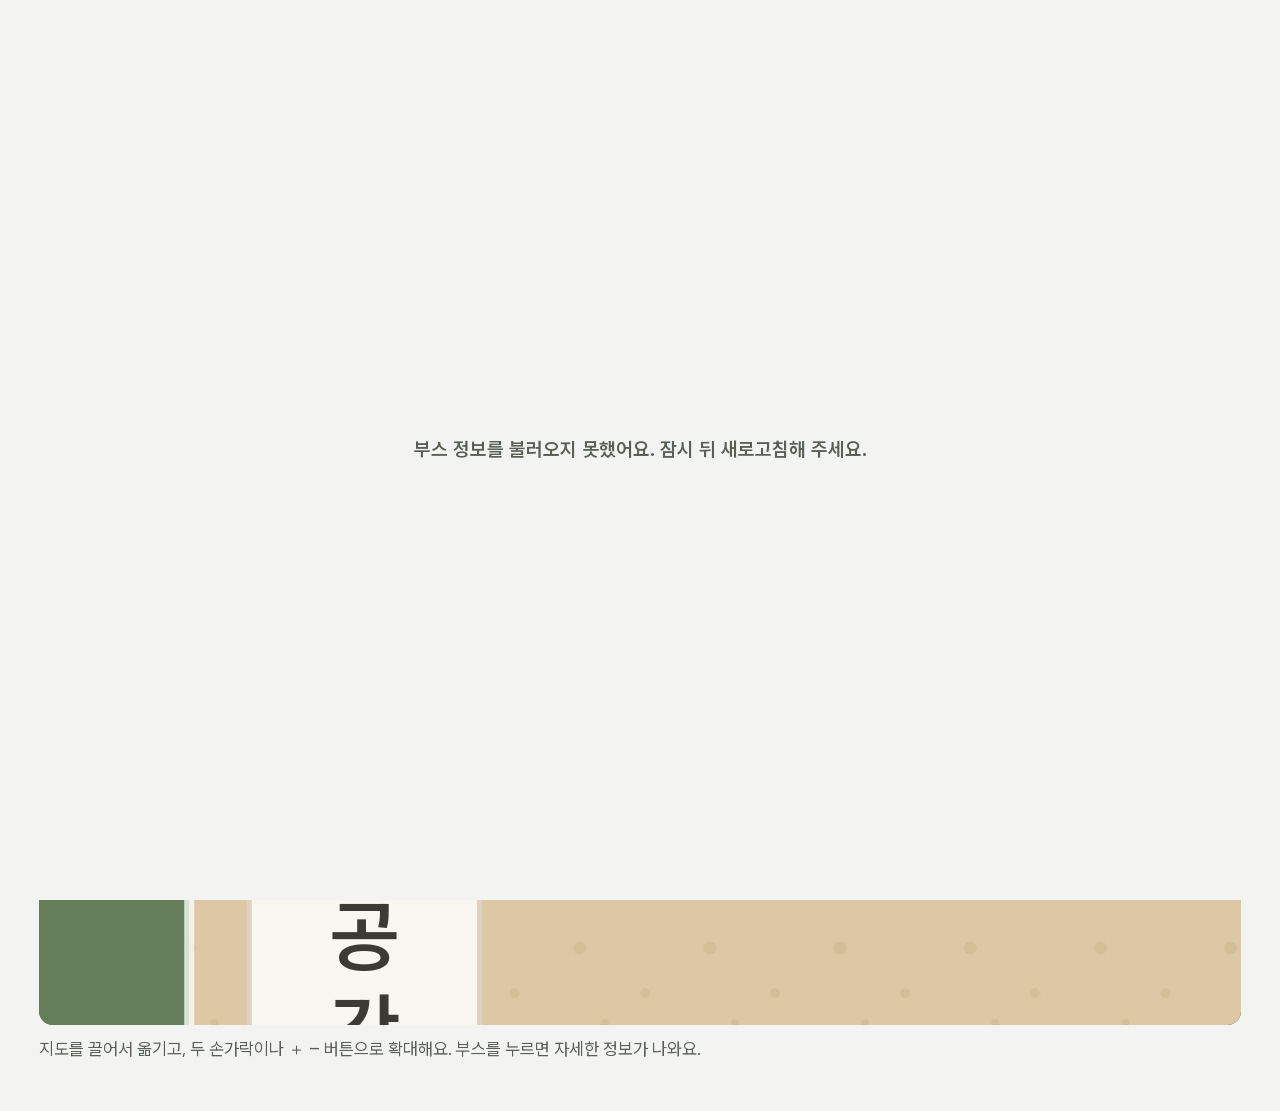
==== frontend/index.html @ 88b2bcd6 "feat: integrate frontend" ====
<!DOCTYPE html>
<html lang="ko">
<head>
  <meta charset="UTF-8" />
  <meta name="viewport" content="width=device-width, initial-scale=1.0, viewport-fit=cover" />
  <meta name="theme-color" content="#f3f4f1" media="(prefers-color-scheme: light)" />
  <meta name="theme-color" content="#161815" media="(prefers-color-scheme: dark)" />
  <title>마라톤 부스 안내</title>
  <link rel="stylesheet" href="fonts/wanted-sans/WantedSansVariable.css" />
  <script>
    // 보기 설정을 그리기 전에 먼저 적용 (깜빡임 방지)
    (function () {
      var d = document.documentElement, s = {};
      try { s = JSON.parse(localStorage.getItem('view-settings') || '{}'); } catch (e) {}
      d.dataset.size = s.size || 'md';
      d.dataset.contrast = s.contrast ? 'high' : 'normal';
      d.dataset.theme = s.theme || 'auto';
      var reduce = s.motion !== undefined ? s.motion : matchMedia('(prefers-reduced-motion: reduce)').matches;
      d.dataset.motion = reduce ? 'reduce' : 'normal';
    })();
  </script>
  <style>
    * { margin: 0; padding: 0; box-sizing: border-box; }

    :root {
      --page: #f3f4f1;
      --paper: #ffffff;
      --ink: #22251f;
      --ink-2: #5a5f55;
      --grass: #4e6a45;
      --line: #dfe1da;
      --hole: #e3e5df;
      --focus: #1d4ed8;
      --soft: #f1f2ee;
      --soft-2: #e4e6e0;
      --press: #f6f7f4;
      --role-bg: #e8ede4;
      --header-bg: rgba(243,244,241,0.92);
      --switch-off: #c9ccc4;
      --overlay: rgba(20,24,18,0.38);
      --here: #e5322d;
      color-scheme: light;
      --gutter: 1rem;
      --safe-bottom: env(safe-area-inset-bottom, 0px);
      --scale: 1;
    }
    /* 글자 크기: 화면 폭 따라 자동 + 기기 글자 설정 + 보기 설정 배율 */
    html {
      font-size: calc(clamp(1rem, 0.88rem + 0.75vw, 1.2rem) * var(--scale));
      -webkit-text-size-adjust: 100%;
      text-size-adjust: 100%;
    }
    html[data-size="lg"] { --scale: 1.15; }
    html[data-size="xl"] { --scale: 1.32; }

    /* 다크 모드: 직접 고른 경우 + '자동'이면 기기 설정 따라감 */
    html[data-theme="dark"] {
      --page: #161815;
      --paper: #1f221d;
      --ink: #e8eae4;
      --ink-2: #a8ada2;
      --grass: #a9c99a;
      --line: #343830;
      --hole: #2c3029;
      --focus: #8fb0ff;
      --soft: #2a2d27;
      --soft-2: #363a32;
      --press: #262922;
      --role-bg: #2c3a28;
      --header-bg: rgba(22,24,21,0.9);
      --switch-off: #4a4f45;
      --overlay: rgba(0,0,0,0.55);
      --here: #ff4d47;
      color-scheme: dark;
    }
    @media (prefers-color-scheme: dark) {
      html[data-theme="auto"] {
        --page: #161815;
        --paper: #1f221d;
        --ink: #e8eae4;
        --ink-2: #a8ada2;
        --grass: #a9c99a;
        --line: #343830;
        --hole: #2c3029;
        --focus: #8fb0ff;
        --soft: #2a2d27;
        --soft-2: #363a32;
        --press: #262922;
        --role-bg: #2c3a28;
        --header-bg: rgba(22,24,21,0.9);
        --switch-off: #4a4f45;
          --overlay: rgba(0,0,0,0.55);
        --here: #ff4d47;
          color-scheme: dark;
      }
    }

    html[data-contrast="high"] {
      --ink-2: #22251f;
      --line: #22251f;
      --hole: #9aa293;
      --page: #ffffff;
      --grass: #2f4a29;
    }
    html[data-contrast="high"][data-theme="dark"] {
      --grass: #cfe8c2;
      --ink-2: #ffffff;
      --ink: #ffffff;
      --line: #ffffff;
      --page: #000000;
      --paper: #111111;
    }
    @media (prefers-color-scheme: dark) {
      html[data-contrast="high"][data-theme="auto"] {
        --grass: #cfe8c2;
        --ink-2: #ffffff;
        --ink: #ffffff;
        --line: #ffffff;
        --page: #000000;
        --paper: #111111;
        }
    }

    html[data-motion="reduce"] *,
    html[data-motion="reduce"] *::before,
    html[data-motion="reduce"] *::after {
      transition-duration: 0.01ms !important;
      animation: none !important;
      scroll-behavior: auto !important;
    }

    body {
      font-family: 'Wanted Sans Variable', 'Wanted Sans', -apple-system, BlinkMacSystemFont, 'Apple SD Gothic Neo', 'Noto Sans KR', 'Malgun Gothic', sans-serif;
      font-feature-settings: 'tnum';
      -webkit-font-smoothing: antialiased;
      background: var(--page);
      color: var(--ink);
      line-height: 1.5;
      min-height: 100dvh;
      -webkit-tap-highlight-color: transparent;
    }

    button { font: inherit; color: inherit; background: none; border: none; cursor: pointer; }

    :focus-visible {
      outline: 3px solid var(--focus);
      outline-offset: 2px;
      border-radius: 4px;
    }

    .sr-only {
      position: absolute !important;
      width: 1px; height: 1px;
      overflow: hidden;
      clip: rect(0 0 0 0);
      white-space: nowrap;
    }

    .skip {
      position: absolute;
      left: 0.75rem;
      top: -100px;
      z-index: 1000;
      background: var(--paper);
      color: var(--ink);
      padding: 0.6rem 1rem;
      border: 2px solid var(--ink);
      border-radius: 6px;
      font-weight: 700;
    }
    .skip:focus { top: 0.75rem; }

    .container {
      width: 100%;
      max-width: 1240px;
      margin: 0 auto;
      padding: 0 var(--gutter);
    }

    /* ── 헤더: 잔디색 띠 ── */
    .header {
      position: sticky;
      top: 0;
      z-index: 50;
      background: var(--header-bg);
      backdrop-filter: blur(10px);
      -webkit-backdrop-filter: blur(10px);
      border-bottom: 1px solid var(--line);
    }
    .header .container {
      display: flex;
      align-items: center;
      justify-content: space-between;
      gap: 0.75rem;
      min-height: 3.4rem;
    }
    .header h1 {
      font-size: 1.1rem;
      font-weight: 750;
      letter-spacing: -0.02em;
    }
    .settings-btn {
      display: inline-flex;
      align-items: center;
      gap: 0.35rem;
      min-height: 2.75rem;
      padding: 0 0.85rem;
      border: 1px solid var(--line);
      background: var(--paper);
      border-radius: 99px;
      font-size: 0.875rem;
      font-weight: 650;
      color: var(--ink);
    }
    .settings-btn .glyph { font-size: 1.05rem; font-weight: 800; }
    .settings-btn[aria-expanded="true"] { background: var(--ink); color: var(--paper); border-color: var(--ink); }

    /* ── 보기 설정 ── */
    .settings {
      background: var(--paper);
      border-bottom: 1px solid var(--line);
    }
    .settings .container { padding-top: 1rem; padding-bottom: 1.1rem; }
    .settings-row { display: flex; flex-wrap: wrap; align-items: center; gap: 0.6rem 1rem; margin-bottom: 0.85rem; }
    .settings-row:last-child { margin-bottom: 0; }
    .settings-label { font-size: 0.95rem; font-weight: 700; min-width: 6.5rem; }
    .segmented { display: inline-flex; border: 1px solid var(--line); border-radius: 10px; overflow: hidden; background: var(--paper); }
    .segmented button {
      min-height: 2.75rem;
      padding: 0 0.9rem;
      font-weight: 650;
      border-left: 1px solid var(--line);
    }
    .segmented button:first-child { border-left: none; }
    .segmented button[aria-pressed="true"] { background: var(--ink); color: var(--paper); }
    #sizeButtons button:nth-child(1) { font-size: 0.9rem; }
    #sizeButtons button:nth-child(2) { font-size: 1.02rem; }
    #sizeButtons button:nth-child(3) { font-size: 1.15rem; }
    #themeButtons button { font-size: 0.95rem; }

    .switch {
      display: inline-flex;
      align-items: center;
      gap: 0.6rem;
      min-height: 2.75rem;
      font-weight: 650;
    }
    .switch .track {
      width: 3rem;
      height: 1.7rem;
      border-radius: 99px;
      background: var(--switch-off);
      position: relative;
      transition: background 0.2s ease;
      flex-shrink: 0;
    }
    .switch .track::after {
      content: '';
      position: absolute;
      top: 0.2rem;
      left: 0.2rem;
      width: 1.3rem;
      height: 1.3rem;
      border-radius: 50%;
      background: #fff;
      transition: transform 0.2s ease;
    }
    .switch[aria-checked="true"] .track { background: var(--grass); }
    .switch[aria-checked="true"] .track::after { transform: translateX(1.3rem); }

    /* ── 지도 ── */
    .map-section { padding-top: 1rem; }

    .map-wrap {
      position: relative;
      border-radius: 14px;
      overflow: hidden;
      background: #5f7a55;
      height: clamp(260px, 40vh, 400px);
    }
    @media (min-width: 760px) {
      .map-wrap { height: auto; aspect-ratio: 1400 / 880; }
    }

    .map-svg {
      display: block;
      width: 100%;
      height: 100%;
      touch-action: none;
      user-select: none;
      -webkit-user-select: none;
      cursor: grab;
    }
    .map-svg:focus-visible { outline: 4px solid #1d4ed8; outline-offset: -4px; }
    .map-svg.dragging { cursor: grabbing; }

    .zone { cursor: pointer; outline: none; transition: opacity 0.2s ease; }
    .zone-bg { stroke: rgba(0,0,0,0.12); stroke-width: 1; }
    .zone:focus-visible .zone-bg { stroke: #1d4ed8; stroke-width: 4; }
    .zone.active .zone-bg { stroke: #22251f; stroke-width: 3; }
    svg.has-active .zone:not(.active) { opacity: 0.4; }
    html[data-contrast="high"] .zone-bg { stroke: #22251f; stroke-width: 2; }
    html[data-contrast="high"] svg.has-active .zone:not(.active) { opacity: 0.55; }

    /* 지도 버튼: 글자 배율과 상관없이 44px (커지면 부스를 가림) */
    .map-controls {
      position: absolute;
      right: 10px;
      top: 10px;    /* 아래쪽엔 화장실·트랙 표시가 있어서 위로 */
      display: flex;
      gap: 6px;
    }
    .map-btn {
      width: 44px;
      height: 44px;
      border-radius: 10px;
      background: rgba(255,255,255,0.96);
      box-shadow: 0 1px 3px rgba(0,0,0,0.25);
      color: #22251f;
      font-size: 21px;
      font-weight: 500;
      line-height: 1;
      display: flex;
      align-items: center;
      justify-content: center;
    }
    .map-btn.text { width: 52px; font-size: 14px; font-weight: 700; }
    .map-btn:active { background: #e4e6e0; }

    /* 지금 여기 */
    .here-bar {
      display: flex;
      align-items: center;
      gap: 0.55rem;
      margin-top: 0.6rem;
      padding: 0.5rem 0.5rem 0.5rem 0.85rem;
      background: var(--paper);
      border: 1px solid var(--line);
      border-radius: 10px;
      font-weight: 650;
    }
    .here-bar #hereText { flex: 1; min-width: 0; }
    .here-bar button {
      min-height: 2.5rem;
      padding: 0 0.85rem;
      border-radius: 8px;
      background: var(--soft);
      font-size: 0.9rem;
      font-weight: 650;
      white-space: nowrap;
    }
    .here-dot {
      width: 0.75rem;
      height: 0.75rem;
      border-radius: 50%;
      background: var(--here);
      flex-shrink: 0;
    }
    .here-pulse {
      transform-box: fill-box;
      transform-origin: center;
      animation: here-pulse 1.4s ease-out infinite;
    }
    @keyframes here-pulse {
      0% { transform: scale(0.6); opacity: 0.75; }
      100% { transform: scale(2.6); opacity: 0; }
    }

    /* 손가락 힌트 */
    .map-hint {
      position: absolute;
      left: 50%;
      bottom: 16%;
      transform: translateX(-50%);
      display: flex;
      align-items: center;
      gap: 10px;
      padding: 10px 18px 10px 14px;
      border-radius: 999px;
      background: rgba(24, 26, 22, 0.74);
      color: #ffffff;
      font-size: 15px;
      font-weight: 650;
      white-space: nowrap;
      pointer-events: none;      /* 힌트 위를 눌러도 지도가 움직이게 */
      transition: opacity 0.35s ease;
    }
    .map-hint.gone { opacity: 0; }
    .hint-hand {
      position: relative;
      width: 30px;
      height: 30px;
      animation: hint-swipe 1.8s ease-in-out infinite;
    }
    .hint-hand svg { position: relative; display: block; }
    /* 손끝 깜빡임 */
    .hint-tap {
      position: absolute;
      left: 4px;
      top: -4px;
      width: 16px;
      height: 16px;
      border-radius: 50%;
      background: rgba(255, 255, 255, 0.9);
      animation: hint-tap 1.8s ease-out infinite;
    }
    @keyframes hint-swipe {
      0%, 100% { transform: translateX(-10px) rotate(-6deg); }
      50% { transform: translateX(12px) rotate(6deg); }
    }
    @keyframes hint-tap {
      0%, 45% { transform: scale(0.4); opacity: 0.9; }
      90%, 100% { transform: scale(1.9); opacity: 0; }
    }

    .map-caption {
      font-size: 0.9rem;
      color: var(--ink-2);
      margin-top: 0.6rem;
    }
    .map-missing {
      background: var(--paper);
      height: 100%;
      display: flex;
      align-items: center;
      justify-content: center;
      padding: 2rem;
      text-align: center;
      color: var(--ink-2);
    }

    /* ── 섹션 ── */
    .section { padding-top: 2rem; }
    .section h2 {
      font-size: 1.2rem;
      font-weight: 750;
      letter-spacing: -0.02em;
      margin-bottom: 0.85rem;
    }

    /* ── 배번표 카드 ── */
    .booth-grid {
      display: grid;
      grid-template-columns: 1fr;
      gap: 0.75rem;
      list-style: none;
    }
    @media (min-width: 640px) { .booth-grid { grid-template-columns: repeat(2, 1fr); } }
    @media (min-width: 980px) { .booth-grid { grid-template-columns: repeat(3, 1fr); } }

    .bib {
      --c: #ccc;
      position: relative;
      display: grid;
      grid-template-columns: 3.4rem 1fr;
      align-items: center;
      gap: 0.75rem;
      width: 100%;
      min-height: 5.2rem;
      padding: 1.05rem 1.1rem 0.85rem 0.9rem;
      text-align: left;
      border: 1px solid var(--line);
      border-top: 0.3rem solid var(--c);
      border-radius: 10px;
      /* 배번표 옷핀 구멍 네 개 */
      background:
        radial-gradient(circle at 0.7rem 0.6rem, var(--hole) 0.16rem, transparent 0.2rem),
        radial-gradient(circle at calc(100% - 0.7rem) 0.6rem, var(--hole) 0.16rem, transparent 0.2rem),
        radial-gradient(circle at 0.7rem calc(100% - 0.6rem), var(--hole) 0.16rem, transparent 0.2rem),
        radial-gradient(circle at calc(100% - 0.7rem) calc(100% - 0.6rem), var(--hole) 0.16rem, transparent 0.2rem),
        var(--paper);
    }
    .bib:active { background-color: var(--press); }
    .bib-no {
      font-size: 2.1rem;
      font-weight: 750;
      line-height: 1;
      letter-spacing: -0.04em;
      text-align: center;
      color: var(--ink-2);
    }
    .bib-name { display: block; font-size: 1.08rem; font-weight: 700; letter-spacing: -0.01em; }
    .bib-sub {
      display: -webkit-box;
      -webkit-line-clamp: 2;
      -webkit-box-orient: vertical;
      overflow: hidden;
      font-size: 0.9rem;
      color: var(--ink-2);
      margin-top: 0.15rem;
    }
    html[data-contrast="high"] .bib { border-width: 2px; border-color: var(--ink); }
    html[data-contrast="high"] .bib-no { color: var(--ink); }

    /* ── 안내 상자 (화장실 등) ── */
    .notice {
      display: flex;
      gap: 0.75rem;
      padding: 0.75rem 0.9rem;
      background: var(--paper);
      border: 1px solid var(--line);
      border-radius: 10px;
    }
    .notice-icon { font-size: 1.3rem; line-height: 1.4; flex-shrink: 0; }
    .notice-list { list-style: none; font-size: 0.95rem; line-height: 1.55; }
    .notice-list li + li { margin-top: 0.3rem; color: var(--ink-2); }
    .notice-list strong { color: var(--ink); font-weight: 700; }
    html[data-contrast="high"] .notice { border-color: var(--ink); }
    html[data-contrast="high"] .notice-list li + li { color: var(--ink); }

    /* ── 문의/긴급상황 (맨 위) ── */
    .contact { padding-top: 1rem; }
    .contact h2 { font-size: 1rem; font-weight: 750; margin-bottom: 0.5rem; }
    .staff-list {
      list-style: none;
      display: grid;
      grid-template-columns: 1fr;
      gap: 0.4rem;
    }
    @media (min-width: 640px) { .staff-list { grid-template-columns: repeat(2, 1fr); } }
    @media (min-width: 980px) { .staff-list { grid-template-columns: repeat(3, 1fr); } }
    .staff-row {
      display: flex;
      flex-wrap: wrap;
      align-items: center;
      gap: 0.4rem 0.75rem;
      min-height: 3rem;
      padding: 0.55rem 0.8rem;
      background: var(--paper);
      border: 1px solid var(--line);
      border-radius: 10px;
      text-decoration: none;
      color: var(--ink);
    }
    a.staff-row:active { background: var(--press); }
    .staff-role {
      font-size: 0.8rem;
      font-weight: 650;
      color: var(--grass);
      background: var(--role-bg);
      padding: 0.15rem 0.55rem;
      border-radius: 4px;
      white-space: nowrap;
    }
    .staff-name { font-size: 1rem; font-weight: 650; }
    html[data-contrast="high"] .staff-role {
      background: transparent;
      color: var(--ink);
      box-shadow: inset 0 0 0 1.5px var(--ink);
    }
    .staff-phone { margin-left: auto; font-size: 0.95rem; color: var(--ink-2); white-space: nowrap; font-weight: 600; }

    .page-end { height: calc(2.5rem + var(--safe-bottom)); }

    /* ── 상세 시트 ── */
    .overlay {
      position: fixed;
      inset: 0;
      background: var(--overlay);
      z-index: 200;
      opacity: 0;
      pointer-events: none;
      transition: opacity 0.25s ease;
    }
    .overlay.show { opacity: 1; pointer-events: auto; }

    .sheet {
      --c: #ccc;
      position: fixed;
      left: 0;
      right: 0;
      bottom: 0;
      z-index: 300;
      max-height: 88dvh;
      display: flex;
      flex-direction: column;
      background: var(--paper);
      border-top: 0.3rem solid var(--c);
      border-radius: 16px 16px 0 0;
      box-shadow: 0 -8px 30px rgba(0,0,0,0.18);
      transform: translateY(105%);
      visibility: hidden;
      transition: transform 0.3s cubic-bezier(0.22, 1, 0.36, 1), visibility 0s linear 0.3s;
    }
    .sheet.show {
      transform: translateY(0);
      visibility: visible;
      transition: transform 0.3s cubic-bezier(0.22, 1, 0.36, 1), visibility 0s;
    }
    .sheet.dragging { transition: none; }
    @media (min-width: 760px) {
      .sheet { left: 50%; right: auto; width: 34rem; max-width: calc(100% - 2rem); transform: translate(-50%, 105%); }
      .sheet.show { transform: translate(-50%, 0); }
    }

    .sheet-grab {
      flex-shrink: 0;
      touch-action: none;
      padding: 0.55rem 0.9rem 0.8rem 1.1rem;
      cursor: grab;
    }
    .sheet-handle {
      width: 2.6rem;
      height: 0.3rem;
      border-radius: 3px;
      background: var(--soft-2);
      margin: 0 auto 0.75rem;
    }
    .sheet-head { display: flex; align-items: center; gap: 0.85rem; }
    .sheet-no {
      font-size: 2.4rem;
      font-weight: 750;
      line-height: 1;
      letter-spacing: -0.04em;
      color: var(--ink-2);
      min-width: 2.6rem;
      text-align: center;
    }
    .sheet-title { flex: 1; min-width: 0; }
    .sheet-title h2 { font-size: 1.3rem; font-weight: 750; letter-spacing: -0.02em; line-height: 1.25; }
    .sheet-title p { font-size: 0.9rem; color: var(--ink-2); margin-top: 0.1rem; }

    .icon-btn {
      width: 2.75rem;
      height: 2.75rem;
      border-radius: 50%;
      background: var(--soft);
      display: flex;
      align-items: center;
      justify-content: center;
      font-size: 1rem;
      font-weight: 600;
      flex-shrink: 0;
    }
    .icon-btn:active { background: var(--soft-2); }

    .sheet-body {
      overflow-y: auto;
      overscroll-behavior: contain;
      -webkit-overflow-scrolling: touch;
      padding: 0.25rem 1.1rem calc(1.4rem + var(--safe-bottom));
    }
    .sheet-section { margin-bottom: 1.25rem; }
    .sheet-section h3 { font-size: 0.875rem; font-weight: 650; color: var(--ink-2); margin-bottom: 0.3rem; }
    .sheet-section p { font-size: 1.02rem; line-height: 1.65; white-space: pre-line; }

    .mini-map {
      border-radius: 10px;
      overflow: hidden;
      aspect-ratio: 12 / 5;
      background: #5f7a55;
    }
    .mini-map svg { display: block; width: 100%; height: 100%; pointer-events: none; }

    .links { list-style: none; }
    .info-row {
      display: flex;
      align-items: center;
      gap: 0.75rem;
      min-height: 3.2rem;
      padding: 0.6rem 0.85rem;
      border: 1px solid var(--line);
      border-radius: 10px;
      margin-bottom: 0.5rem;
      text-decoration: none;
      color: var(--ink);
      font-weight: 600;
    }
    .info-row:active { background: var(--press); }
    .info-row .icon { font-size: 1.15rem; width: 1.6rem; text-align: center; flex-shrink: 0; }
    .info-row .ext { margin-left: auto; font-size: 0.8rem; color: var(--ink-2); font-weight: 600; }

    .sheet-nav { display: flex; gap: 0.5rem; margin-top: 0.25rem; }
    .sheet-nav button {
      flex: 1;
      min-height: 3rem;
      border-radius: 10px;
      background: var(--soft);
      font-weight: 650;
      font-size: 0.95rem;
    }
    .sheet-nav button:active { background: var(--soft-2); }
    .sheet-nav button:disabled { opacity: 0.35; cursor: default; }

    /* ── 로딩 ── */
    .loading {
      position: fixed;
      inset: 0;
      display: flex;
      align-items: center;
      justify-content: center;
      background: var(--page);
      z-index: 999;
      transition: opacity 0.3s ease;
      color: var(--ink-2);
      font-weight: 600;
    }
    .loading.hide { opacity: 0; pointer-events: none; }

    [hidden] { display: none !important; }

    /* ═══ 이스터에그: 구성주의 포스터 (제목 4초 안에 10번 탭 / ?egg=marx) ═══ */
    html[data-egg="marx"] {
      --page: #efe3c8;
      --paper: #f7eedb;
      --ink: #1a1414;
      --ink-2: #3d2f2a;
      --grass: #b3121f;
      --line: #1a1414;
      --hole: #c9b48f;
      --soft: #e6d6b4;
      --soft-2: #d9c59c;
      --press: #eadbbb;
      --role-bg: #b3121f;
      --header-bg: #b3121f;
      --switch-off: #a8957a;
      --focus: #1a1414;
      --egg-red: #b3121f;
      color-scheme: light;
    }
    /* 이스터에그 + 고대비: 다크 고대비 색이 섞이지 않게 포스터 안에서 대비만 올림 */
    html[data-egg="marx"][data-contrast="high"] {
      --page: #f7eedb;
      --paper: #ffffff;
      --ink: #000000;
      --ink-2: #000000;
      --line: #000000;
      --grass: #b3121f;
      --hole: #9a8466;
    }
    html[data-egg="marx"] body {
      background:
        repeating-linear-gradient(-35deg, transparent 0 46px, rgba(179,18,31,0.08) 46px 92px),
        var(--page);
    }
    html[data-egg="marx"] .header { backdrop-filter: none; border-bottom: 4px solid var(--ink); }
    html[data-egg="marx"] .header h1 { color: #f7eedb; font-weight: 900; letter-spacing: -0.03em; }
    html[data-egg="marx"] .header h1::before { content: '☭ '; color: #f2c230; }
    html[data-egg="marx"] .settings-btn { background: transparent; color: #f7eedb; border: 2px solid #f7eedb; }

    .egg-banner {
      margin: 1rem 0 0;
      padding: 0.7rem 1rem;
      background: var(--ink);
      color: #f7eedb;
      font-size: 1.15rem;
      font-weight: 900;
      letter-spacing: -0.02em;
      text-align: center;
      transform: rotate(-2.2deg);
      box-shadow: 8px 8px 0 var(--egg-red, #b3121f);
    }
    .egg-banner span::before, .egg-banner span::after { content: ' ★ '; color: #f2c230; }
    .egg-banner { margin-bottom: 1.1rem; min-height: 5.6rem; display: flex; align-items: center; justify-content: center; }
    /* 넓은 화면은 띠가 길어서 기울기 줄임 (끝이 처져서 아래 제목을 가리지 않게) */
    @media (min-width: 1000px) { .egg-banner { transform: rotate(-0.9deg); margin-bottom: 1.3rem; min-height: 3.4rem; } }
    #eggSlogan { transition: opacity 0.3s ease; }
    #eggSlogan.swap { opacity: 0; }
    .egg-links { display: flex; justify-content: center; margin-bottom: 0.4rem; }
    .egg-link {
      display: inline-flex;
      align-items: center;
      min-height: 2.75rem;
      padding: 0 1.1rem;
      background: #b3121f;
      color: #f7eedb;
      font-weight: 800;
      text-decoration: none;
      border: 2px solid #1a1414;
      box-shadow: 4px 4px 0 #1a1414;
    }
    .egg-link:active { transform: translate(2px, 2px); box-shadow: 2px 2px 0 #1a1414; }

    /* 북한 선전 포스터풍 글씨 (Black Han Sans, 켤 때만 불러옴) */
    html[data-egg="marx"] .header h1,
    html[data-egg="marx"] .egg-banner,
    html[data-egg="marx"] .egg-link,
    html[data-egg="marx"] .section h2,
    html[data-egg="marx"] .bib-no,
    html[data-egg="marx"] .bib-name,
    html[data-egg="marx"] .sheet-title h2,
    html[data-egg="marx"] .sheet-no,
    html[data-egg="marx"] .egg-toast,
    html[data-egg="marx"] .zone text {
      font-family: 'Black Han Sans', 'Wanted Sans Variable', sans-serif;
      font-weight: 400;
      letter-spacing: -0.01em;
    }
    html[data-egg="marx"] .egg-banner { font-size: clamp(1.05rem, 4.6vw, 1.3rem); }
    html[data-egg="marx"] .bib-no::after { content: '호'; font-size: 0.45em; margin-left: 1px; }

    /* 지도 구석 '인민 광장' 도장 */
    html[data-egg="marx"] .map-wrap::after {
      content: '인민 광장';
      position: absolute;
      left: 12px;
      bottom: 14px;
      padding: 4px 10px;
      border: 3px solid #b3121f;
      color: #b3121f;
      background: rgba(247, 238, 219, 0.82);
      font-family: 'Black Han Sans', sans-serif;
      font-size: 18px;
      transform: rotate(-8deg);
      pointer-events: none;
    }

    html[data-egg="marx"] .section h2,
    html[data-egg="marx"] .contact h2 {
      border-left: 0.45rem solid var(--ink);
      padding-left: 0.5rem;
    }
    html[data-egg="marx"] .section h2 { color: var(--egg-red); }
    /* 문의/긴급상황·화장실 제목은 실용 정보라 원래 폰트·검은 글씨 그대로 */
    html[data-egg="marx"] .contact h2 { color: var(--ink); font-weight: 800; }
    html[data-egg="marx"] .bib {
      --c: var(--egg-red) !important;
      border: 2px solid var(--ink);
      border-top: 0.55rem solid var(--egg-red);
      border-radius: 0;
      box-shadow: 5px 5px 0 var(--ink);
    }
    html[data-egg="marx"] .bib-no { color: var(--egg-red); font-weight: 900; }
    html[data-egg="marx"] .staff-row,
    html[data-egg="marx"] .notice,
    html[data-egg="marx"] .here-bar { border: 2px solid var(--ink); border-radius: 0; }
    html[data-egg="marx"] .staff-role { background: var(--egg-red); color: #f7eedb; box-shadow: none; border-radius: 0; }
    html[data-egg="marx"] .map-wrap { border: 3px solid var(--ink); border-radius: 0; box-shadow: 8px 8px 0 var(--egg-red); }
    html[data-egg="marx"] .map-svg { filter: sepia(0.45) saturate(1.25) contrast(1.05); }
    html[data-egg="marx"] .zone-bg { fill: #b3121f; stroke: #1a1414; stroke-width: 2; }
    html[data-egg="marx"] .zone:nth-child(even) .zone-bg { fill: #1a1414; }
    html[data-egg="marx"] .zone text { fill: #f7eedb; }
    html[data-egg="marx"] .map-hint { background: var(--egg-red); border-radius: 0; }
    html[data-egg="marx"] .sheet { border-top-color: var(--egg-red) !important; border-radius: 0; }
    html[data-egg="marx"] .sheet-no { color: var(--egg-red); font-weight: 900; }

    .egg-toast {
      position: fixed;
      left: 50%;
      bottom: calc(1.5rem + var(--safe-bottom));
      transform: translate(-50%, 20px);
      z-index: 500;
      padding: 0.7rem 1.1rem;
      background: #1a1414;
      color: #f7eedb;
      font-weight: 750;
      font-size: 0.95rem;
      white-space: nowrap;
      opacity: 0;
      pointer-events: none;
      transition: opacity 0.25s ease, transform 0.25s ease;
    }
    .egg-toast.show { opacity: 1; transform: translate(-50%, 0); }
  </style>
</head>
<body>
  <a class="skip" href="#booths">부스 목록으로 바로가기</a>
  <div class="egg-toast" id="eggToast" role="status" aria-live="polite"></div>
  <div class="loading" id="loading" role="status">부스 정보를 불러오는 중이에요</div>

  <header class="header" id="header">
    <div class="container">
      <h1 id="siteTitle">마라톤 부스 안내</h1>
      <button class="settings-btn" id="settingsBtn" aria-expanded="false" aria-controls="settings">
        <span class="glyph" aria-hidden="true">가</span> 보기 설정
      </button>
    </div>
  </header>

  <!-- 보기 설정 (접근성) -->
  <section class="settings" id="settings" aria-labelledby="settingsTitle" hidden>
    <div class="container">
      <h2 class="sr-only" id="settingsTitle">보기 설정</h2>
      <div class="settings-row" role="group" aria-labelledby="sizeLabel">
        <span class="settings-label" id="sizeLabel">글자 크기</span>
        <div class="segmented" id="sizeButtons">
          <button data-size="md" aria-pressed="false">보통</button>
          <button data-size="lg" aria-pressed="false">크게</button>
          <button data-size="xl" aria-pressed="false">아주 크게</button>
        </div>
      </div>
      <div class="settings-row" role="group" aria-labelledby="themeLabel">
        <span class="settings-label" id="themeLabel">화면</span>
        <div class="segmented" id="themeButtons">
          <button data-theme="auto" aria-pressed="false">자동</button>
          <button data-theme="light" aria-pressed="false">라이트</button>
          <button data-theme="dark" aria-pressed="false">다크</button>
        </div>
      </div>
      <div class="settings-row">
        <button class="switch" id="contrastSwitch" role="switch" aria-checked="false">
          <span class="track" aria-hidden="true"></span> 고대비
        </button>
        <button class="switch" id="motionSwitch" role="switch" aria-checked="false">
          <span class="track" aria-hidden="true"></span> 움직임 줄이기
        </button>
      </div>
    </div>
  </section>

  <main id="main">
    <!-- 이스터에그 띠 (제목 10번 탭) -->
    <div class="egg-wrap" id="eggBanner" hidden>
      <div class="egg-banner"><span id="eggSlogan">만국의 방문자여, 부스로 단결하라!</span></div>
      <div class="container egg-links">
        <a class="egg-link" href="https://www.marxists.org/korean/marx/communist-manifesto/index.htm" target="_blank" rel="noopener"
           aria-label="공산당 선언 한국어 전문 읽기, 마르크스주의 인터넷 아카이브, 새 창에서 열림">☭ 공산당 선언 읽기</a>
      </div>
    </div>
    <!-- 문의 / 긴급상황 -->
    <section class="contact container" id="staffSection" aria-labelledby="staffTitle" hidden>
      <h2 id="staffTitle">문의/긴급상황</h2>
      <ul class="staff-list" id="staffList"></ul>
    </section>

    <!-- 화장실 -->
    <section class="contact container" aria-labelledby="toiletTitle">
      <h2 id="toiletTitle">화장실</h2>
      <div class="notice">
        <span class="notice-icon" aria-hidden="true">🚻</span>
        <ol class="notice-list">
          <li><strong>무대와 응급 부스 사이</strong>로 나가서 트랙을 건너면 있어요.</li>
          <li>거기가 붐비면 <strong>탈의실 쪽</strong>으로 조금 더 걸어가면 한 곳 더 있어요.</li>
          <li>지도에 파란색으로 표시돼 있어요.</li>
        </ol>
      </div>
    </section>

    <!-- 지도 -->
    <section class="map-section container" aria-labelledby="mapTitle">
      <h2 class="sr-only" id="mapTitle">행사장 배치도</h2>
      <div class="map-wrap" id="mapWrap">
        <div class="map-controls" id="mapControls" hidden>
          <button class="map-btn" id="zoomIn" aria-label="지도 확대">＋</button>
          <button class="map-btn" id="zoomOut" aria-label="지도 축소">－</button>
          <button class="map-btn text" id="zoomAll" aria-label="행사장 전체 보기">전체</button>
        </div>
        <!-- 처음 만지기 전까지 뜨는 손가락 힌트 (장식, 터치는 통과) -->
        <div class="map-hint" id="mapHint" aria-hidden="true" hidden>
          <span class="hint-hand">
            <span class="hint-tap"></span>
            <!-- 손가락 아이콘: Lucide 'pointer' (ISC License) -->
            <svg viewBox="0 0 24 24" width="30" height="30" fill="none" stroke="currentColor" stroke-width="2" stroke-linecap="round" stroke-linejoin="round">
              <path d="M22 14a8 8 0 0 1-8 8"/><path d="M18 11v-1a2 2 0 0 0-2-2a2 2 0 0 0-2 2"/><path d="M14 10V9a2 2 0 0 0-2-2a2 2 0 0 0-2 2v1"/><path d="M10 9.5V4a2 2 0 0 0-2-2a2 2 0 0 0-2 2v10"/><path d="M18 11a2 2 0 1 1 4 0v3a8 8 0 0 1-8 8h-2c-2.8 0-4.5-.86-5.99-2.34l-3.6-3.6a2 2 0 0 1 2.83-2.82L7 15"/>
            </svg>
          </span>
          <span class="hint-text">밀어서 둘러보기</span>
        </div>
      </div>
      <div class="here-bar" id="hereBar" hidden>
        <span class="here-dot" aria-hidden="true"></span>
        <span id="hereText" role="status"></span>
        <button id="hereBtn">내 위치 보기</button>
      </div>
      <p class="map-caption" id="mapCaption">지도를 끌어서 옮기고, 두 손가락이나 ＋ − 버튼으로 확대해요. 부스를 누르면 자세한 정보가 나와요.</p>
      <p class="sr-only" id="mapKeys">키보드로는 지도를 선택한 뒤 화살표 키로 옮기고, 더하기와 빼기 키로 확대·축소할 수 있어요. 부스 정보는 아래 부스 목록에서도 볼 수 있어요.</p>
    </section>

    <!-- 부스 목록 -->
    <section class="section container" id="booths" tabindex="-1" aria-labelledby="boothsTitle" hidden>
      <h2 id="boothsTitle">동아리 부스</h2>
      <ul class="booth-grid" id="boothGrid"></ul>
    </section>

    <div class="page-end"></div>
  </main>

  <!-- 상세 시트 -->
  <div class="overlay" id="overlay" aria-hidden="true"></div>
  <div class="sheet" id="sheet" role="dialog" aria-modal="true" aria-labelledby="sheetName" aria-describedby="sheetActivity">
    <div class="sheet-grab" id="sheetGrab">
      <div class="sheet-handle" aria-hidden="true"></div>
      <div class="sheet-head">
        <div class="sheet-no" id="sheetNo" aria-hidden="true"></div>
        <div class="sheet-title">
          <h2 id="sheetName"></h2>
          <p id="sheetBooth"></p>
        </div>
        <button class="icon-btn" id="sheetClose" aria-label="닫기">✕</button>
      </div>
    </div>

    <div class="sheet-body" id="sheetBody">
      <section class="sheet-section">
        <h3>체험</h3>
        <p id="sheetActivity"></p>
      </section>
      <section class="sheet-section">
        <h3>소개</h3>
        <p id="sheetDescription"></p>
      </section>
      <section class="sheet-section" id="sheetMapSection">
        <h3>위치</h3>
        <div class="mini-map" id="miniMap" role="img"></div>
      </section>
      <section class="sheet-section" id="sheetContactSection">
        <h3>연락처와 SNS</h3>
        <ul class="links" id="sheetLinks"></ul>
      </section>
      <nav class="sheet-nav" aria-label="다른 부스">
        <button id="sheetPrev">이전 부스</button>
        <button id="sheetNext">다음 부스</button>
      </nav>
    </div>
  </div>

  <script>
    const API_BASE = window.location.origin;
    const SVG_NS = 'http://www.w3.org/2000/svg';
    const $ = (id) => document.getElementById(id);
    const root = document.documentElement;

    let booths = [];
    let activeId = null;
    let openedAt = 0;      // 시트 열린 시각 — 열자마자 따라오는 유령 클릭 무시용
    let lastFocus = null;  // 시트 닫으면 포커스 돌려줄 곳

    const reduceMotion = () => root.dataset.motion === 'reduce';

    // ════════════════════════════════════════════
    // 보기 설정 (글자 크기 / 고대비 / 움직임 줄이기)
    // ════════════════════════════════════════════
    function saveSettings() {
      try {
        localStorage.setItem('view-settings', JSON.stringify({
          size: root.dataset.size,
          contrast: root.dataset.contrast === 'high',
          theme: root.dataset.theme,
          motion: root.dataset.motion === 'reduce',
        }));
      } catch (e) {}
    }

    function syncSettingsUI() {
      document.querySelectorAll('#sizeButtons button').forEach(b =>
        b.setAttribute('aria-pressed', String(b.dataset.size === root.dataset.size)));
      document.querySelectorAll('#themeButtons button').forEach(b =>
        b.setAttribute('aria-pressed', String(b.dataset.theme === root.dataset.theme)));
      $('contrastSwitch').setAttribute('aria-checked', String(root.dataset.contrast === 'high'));
      $('motionSwitch').setAttribute('aria-checked', String(reduceMotion()));
    }

    $('settingsBtn').addEventListener('click', () => {
      const open = $('settings').hidden;
      $('settings').hidden = !open;
      $('settingsBtn').setAttribute('aria-expanded', String(open));
      if (open) document.querySelector('#sizeButtons button[aria-pressed="true"]')?.focus();
    });
    document.querySelectorAll('#sizeButtons button').forEach(b => b.addEventListener('click', () => {
      root.dataset.size = b.dataset.size;
      syncSettingsUI(); saveSettings();
      if (map.svg && booths.length) {
        renderZones();
        map.svg.querySelector('.here')?.remove();
        if (here) map.svg.querySelector('#zoneLayer').after(hereMarker());
        markActiveZone(map.svg, activeId);
        requestAnimationFrame(() => setView(map.view.cx, map.view.cy, map.view.w));
      }
    }));
    document.querySelectorAll('#themeButtons button').forEach(b => b.addEventListener('click', () => {
      root.dataset.theme = b.dataset.theme;
      syncSettingsUI(); saveSettings();
    }));
    $('contrastSwitch').addEventListener('click', () => {
      root.dataset.contrast = root.dataset.contrast === 'high' ? 'normal' : 'high';
      syncSettingsUI(); saveSettings();
    });
    $('motionSwitch').addEventListener('click', () => {
      root.dataset.motion = reduceMotion() ? 'normal' : 'reduce';
      syncSettingsUI(); saveSettings();
    });
    syncSettingsUI();

    // ════════════════════════════════════════════
    // 지도 (map.svg 를 문서에 넣고 viewBox 로 확대/이동)
    // ════════════════════════════════════════════
    const map = { svg: null, W: 0, H: 0, view: { cx: 0, cy: 0, w: 0 }, MIN_W: 240 };

    async function loadMap() {
      try {
        const res = await fetch('map.svg');
        if (!res.ok) throw new Error(res.status);
        const doc = new DOMParser().parseFromString(await res.text(), 'image/svg+xml');
        const svg = doc.documentElement;
        const [, , W, H] = (svg.getAttribute('viewBox') || '').split(/\s+/).map(Number);
        if (svg.nodeName !== 'svg' || !W || !H) throw new Error('viewBox 없음');

        svg.removeAttribute('width');
        svg.removeAttribute('height');
        svg.setAttribute('preserveAspectRatio', 'xMidYMid meet');
        svg.classList.add('map-svg');
        // 스크린리더: 그림 자체는 건너뛰고 부스 버튼만 읽게
        [...svg.children].forEach(c => { if (c.nodeName !== 'defs') c.setAttribute('aria-hidden', 'true'); });
        svg.setAttribute('role', 'group');
        svg.setAttribute('aria-label', '행사장 배치도');
        svg.setAttribute('aria-describedby', 'mapKeys');
        svg.setAttribute('tabindex', '0');

        const node = document.importNode(svg, true);
        const zoneLayer = document.createElementNS(SVG_NS, 'g');
        zoneLayer.id = 'zoneLayer';
        node.append(zoneLayer);
        $('mapWrap').prepend(node);

        Object.assign(map, { svg: node, W, H });
        $('mapControls').hidden = false;
        setupGestures();
        new ResizeObserver(() => setView(map.view.cx, map.view.cy, map.view.w)).observe(node);
        return true;
      } catch (err) {
        console.error('배치도 로드 실패:', err);
        $('mapWrap').innerHTML = '<div class="map-missing">배치도를 불러오지 못했어요. 아래 부스 목록에서 찾아보세요.</div>';
        $('mapCaption').hidden = true;
        return false;
      }
    }

    function boxSize() {
      const r = map.svg.getBoundingClientRect();
      return { bw: r.width || 1, bh: r.height || 1, left: r.left, top: r.top };
    }
    function fullW() {
      const { bw, bh } = boxSize();
      return Math.max(map.W, map.H * bw / bh);
    }
    const clamp = (v, lo, hi) => Math.min(hi, Math.max(lo, v));

    function setView(cx, cy, w) {
      if (!map.svg) return;
      const { bw, bh } = boxSize();
      w = clamp(w, map.MIN_W, fullW());
      const h = w * bh / bw;
      cx = w >= map.W ? map.W / 2 : clamp(cx, w / 2, map.W - w / 2);
      cy = h >= map.H ? map.H / 2 : clamp(cy, h / 2, map.H - h / 2);
      map.view = { cx, cy, w };
      map.svg.setAttribute('viewBox', `${cx - w / 2} ${cy - h / 2} ${w} ${h}`);
    }

    let anim = null;
    function animateView(cx, cy, w, ms = 320) {
      cancelAnimationFrame(anim);
      if (reduceMotion()) return setView(cx, cy, w);
      const from = { ...map.view };
      const t0 = performance.now();
      const ease = (t) => 1 - Math.pow(1 - t, 3);
      const step = (now) => {
        const t = Math.min(1, (now - t0) / ms);
        const k = ease(t);
        setView(from.cx + (cx - from.cx) * k, from.cy + (cy - from.cy) * k, from.w + (w - from.w) * k);
        if (t < 1) anim = requestAnimationFrame(step);
      };
      anim = requestAnimationFrame(step);
    }

    function toSvgPoint(clientX, clientY) {
      const { bw, bh, left, top } = boxSize();
      const s = map.view.w / bw;
      return { x: map.view.cx + (clientX - left - bw / 2) * s, y: map.view.cy + (clientY - top - bh / 2) * s };
    }

    // 폰: 첫 칸부터 부스 줄이 읽힐 만한 크기로 / 넓은 화면: 전체
    function initialView() {
      const { bw, bh } = boxSize();
      const zs = booths.filter(b => b.location).map(zoneRect);
      if (bw >= 700 || !zs.length) return setView(map.W / 2, map.H / 2, fullW());
      const x0 = Math.min(...zs.map(z => z.x)), x1 = Math.max(...zs.map(z => z.x + z.w));
      const y0 = Math.min(...zs.map(z => z.y));
      // 글자 크기 설정이 크면 지도도 더 당겨서 보여줌
      const scale = { md: 1, lg: 1.15, xl: 1.32 }[root.dataset.size] || 1;
      // 동아리 이름이 읽힐 만큼 당겨서 — 나머지 칸은 밀어서 보기
      const w = Math.min(x1 - x0 + 40, 340) / scale;
      const h = w * bh / bw;
      setView(x0 - 14 + w / 2, Math.max(y0 - 100, 0) + h / 2, w);
    }

    // ── 손가락 힌트: 지도를 처음 만질 때까지 ──
    function showMapHint() {
      const hint = $('mapHint');
      hint.hidden = false;
      const dismiss = () => {
        hint.classList.add('gone');
        setTimeout(() => { hint.hidden = true; }, reduceMotion() ? 0 : 400);
        ['pointerdown', 'wheel', 'keydown'].forEach(t => map.svg.removeEventListener(t, dismiss));
        document.querySelectorAll('.map-btn, #hereBtn').forEach(b => b.removeEventListener('click', dismiss));
      };
      ['pointerdown', 'wheel', 'keydown'].forEach(t => map.svg.addEventListener(t, dismiss, { passive: true }));
      document.querySelectorAll('.map-btn, #hereBtn').forEach(b => b.addEventListener('click', dismiss));
    }

    // ── 지금 여기 (?locate=번호) ──
    // 지점 목록은 map.svg 안 #locate-points 에 들어있음 (tools/build_map.py 의 LOCATE_POINTS)
    let here = null;
    function readHere() {
      const key = new URLSearchParams(location.search).get('locate');
      if (key === null || !map.svg) return null;
      const pt = map.svg.querySelector(`#locate-points [data-locate="${CSS.escape(key)}"]`);
      if (!pt) return null;
      return { x: +pt.getAttribute('cx'), y: +pt.getAttribute('cy'), name: pt.dataset.name };
    }

    function hereMarker() {
      const g = svgEl('g', { class: 'here', 'aria-hidden': 'true' });
      g.append(
        svgEl('circle', { class: 'here-pulse', cx: here.x, cy: here.y, r: 14, fill: '#e5322d' }),
        svgEl('circle', { cx: here.x, cy: here.y, r: 11, fill: '#ffffff' }),
        svgEl('circle', { cx: here.x, cy: here.y, r: 8, fill: '#e5322d' }),
      );
      const label = svgEl('g', {});
      const k = textScale();
      const tw = 62 * k, th = 24 * k;
      label.append(
        svgEl('rect', { x: here.x - tw / 2, y: here.y - 20 - th, width: tw, height: th, rx: th / 2, fill: '#e5322d' }),
        svgEl('path', { d: `M${here.x - 6} ${here.y - 21} L${here.x} ${here.y - 14} L${here.x + 6} ${here.y - 21} Z`, fill: '#e5322d' }),
      );
      const t = svgEl('text', { x: here.x, y: here.y - 20 - th / 2, 'text-anchor': 'middle', 'dominant-baseline': 'central', 'font-size': (12.5 * k).toFixed(1), 'font-weight': 800, fill: '#ffffff' });
      t.textContent = '지금 여기';
      label.append(t);
      g.append(label);
      return g;
    }

    function renderHere() {
      here = readHere();
      if (!here) return;
      map.svg.querySelector('#zoneLayer').after(hereMarker());
      $('hereText').textContent = `지금 여기: ${here.name}`;
      $('hereBar').hidden = false;
      $('hereBtn').onclick = () => {
        const { bw } = boxSize();
        animateView(here.x, here.y, bw >= 700 ? map.view.w : Math.min(map.view.w, 520));
      };
    }

    // ── 동아리 칸 ──
    function zoneRect(b) {
      const l = b.location;
      const cx = l.x / 100 * map.W, cy = l.y / 100 * map.H;
      if (l.w && l.h) {
        const w = l.w / 100 * map.W, h = l.h / 100 * map.H;
        return { x: cx - w / 2, y: cy - h / 2, w, h, cx, cy };
      }
      return { x: cx - 16, y: cy - 16, w: 32, h: 32, cx, cy, dot: true };
    }

    const SIZE_SCALE = { md: 1, lg: 1.15, xl: 1.32 };
    const textScale = () => SIZE_SCALE[root.dataset.size] || 1;
    const NO_SPACE = 15;   // 칸 왼쪽 위 번호 자리

    // 글자를 k줄로 고르게 나눔. 두 줄이면 남는 글자는 뒷줄로(대학생/기후행동),
    // 세 줄 이상이면 앞줄로(대학생/기후/행동)
    function splitEven(chars, k) {
      const base = Math.floor(chars.length / k), extra = chars.length % k;
      const longer = (n) => k === 2 ? n >= k - extra : n < extra;
      const out = []; let i = 0;
      for (let n = 0; n < k; n++) { const len = base + (longer(n) ? 1 : 0); out.push(chars.slice(i, i + len).join('')); i += len; }
      return out;
    }

    // 칸 하나에 들어갈 글자 크기·줄 나눔. 보기 설정 배율만큼 키우되 칸 안에 들어가는 만큼만
    function layoutLabel(name, r) {
      const chars = [...name], n = chars.length, k0 = textScale();
      // 보통 크기에선 다섯 글자까지 한 줄 유지, 크게 볼 땐 줄을 더 허용
      const maxLines = k0 === 1 ? (n <= 5 ? 1 : 2) : (n <= 3 ? 1 : n <= 5 ? 2 : 3);
      for (let size = 15 * k0; size >= 9; size -= 0.25) {
        for (let k = 1; k <= maxLines; k++) {
          const lines = splitEven(chars, k);
          const widest = Math.max(...lines.map(l => [...l].length));
          if (widest * size <= r.w - 6 && k * size * 1.15 <= r.h - NO_SPACE - 4) return { size, lines };
        }
      }
      return { size: 9, lines: [name] };
    }

    // 칸 색이 진하면 흰 글씨, 연하면 진한 글씨
    function textOn(hex) {
      const m = /^#?([0-9a-f]{6})$/i.exec(hex || '');
      if (!m) return '#22251f';
      const [r, g, b] = [0, 2, 4].map(i => {
        const c = parseInt(m[1].slice(i, i + 2), 16) / 255;
        return c <= 0.03928 ? c / 12.92 : Math.pow((c + 0.055) / 1.055, 2.4);
      });
      const L = 0.2126 * r + 0.7152 * g + 0.0722 * b;
      return (1.05) / (L + 0.05) > (L + 0.05) / (0.0144 + 0.05) ? '#ffffff' : '#22251f';
    }

    function svgEl(tag, attrs) {
      const el = document.createElementNS(SVG_NS, tag);
      for (const k in attrs) el.setAttribute(k, attrs[k]);
      return el;
    }

    function renderZones() {
      const layer = map.svg.querySelector('#zoneLayer');
      layer.replaceChildren();
      const placed = booths.filter(b => b.location);


      for (const b of placed) {
        const r = zoneRect(b);
        const color = b.color || '#cccccc';
        const ink = textOn(color);
        const g = svgEl('g', { class: 'zone', 'data-id': b.id, tabindex: 0, role: 'button', 'aria-label': `${b.no}번 ${b.club_name} 부스` });

        if (r.dot) {
          g.append(svgEl('circle', { class: 'zone-bg', cx: r.cx, cy: r.cy, r: 16, fill: color }));
          const n = svgEl('text', { x: r.cx, y: r.cy, 'text-anchor': 'middle', 'dominant-baseline': 'central', 'font-size': 14, 'font-weight': 800, fill: ink });
          n.textContent = b.no;
          const t = svgEl('text', { x: r.cx, y: r.cy + 30, 'text-anchor': 'middle', 'font-size': (13 * textScale()).toFixed(1), 'font-weight': 700, fill: '#22251f' });
          t.textContent = b.club_name;
          g.append(n, t);
        } else {
          g.append(svgEl('rect', { class: 'zone-bg', x: r.x, y: r.y, width: r.w, height: r.h, rx: 6, fill: color }));
          // 배번 — 왼쪽 위 작게
          const no = svgEl('text', { x: r.x + 6, y: r.y + 12, 'font-size': (10.5 * Math.min(textScale(), 1.2)).toFixed(1), 'font-weight': 700, fill: ink, opacity: 0.7 });
          no.textContent = b.no;
          g.append(no);
          const { size, lines } = layoutLabel(b.club_name, r);
          const lh = size * 1.15;
          const midY = r.y + NO_SPACE / 2 + r.h / 2;   // 번호 자리 빼고 가운데
          lines.forEach((line, i) => {
            const t = svgEl('text', {
              x: r.cx, y: midY - (lines.length - 1) * lh / 2 + i * lh,
              'text-anchor': 'middle', 'dominant-baseline': 'central',
              'font-size': size.toFixed(2), 'font-weight': 700, fill: ink, 'letter-spacing': '-0.03em',
            });
            t.textContent = line;
            g.append(t);
          });
        }
        g.addEventListener('keydown', e => {
          if (e.key === 'Enter' || e.key === ' ') { e.preventDefault(); e.stopPropagation(); openDetail(b.id); }
        });
        g.addEventListener('focus', () => focusBooth(b, true));
        layer.append(g);
      }
    }

    function markActiveZone(svg, id) {
      svg.classList.toggle('has-active', id !== null);
      svg.querySelectorAll('.zone').forEach(z => z.classList.toggle('active', Number(z.dataset.id) === id));
    }

    // ── 제스처 ──
    function setupGestures() {
      const svg = map.svg;
      const pts = new Map();
      let pan = null, pinch = null, tap = null, lastTap = null;
      let trail = [];       // 최근 손가락 위치 (속도 계산용)
      let glide = null;     // 관성 애니메이션

      const stopGlide = () => { cancelAnimationFrame(glide); glide = null; };

      // 손 뗀 순간 속도로 미끄러지다가 서서히 멈춤
      function startGlide() {
        const now = performance.now();
        const recent = trail.filter(p => now - p.t < 90);
        if (reduceMotion() || recent.length < 2) return;
        const a = recent[0], b = recent[recent.length - 1];
        const dt = Math.max(b.t - a.t, 8);
        let vx = (b.x - a.x) / dt, vy = (b.y - a.y) / dt;   // px/ms
        if (Math.hypot(vx, vy) < 0.15) return;
        let last = now;
        const step = (t) => {
          const d = Math.min(t - last, 32); last = t;
          const { bw } = boxSize();
          const s = map.view.w / bw;
          const before = map.view;
          setView(before.cx - vx * d * s, before.cy - vy * d * s, before.w);
          // 끝에 닿은 방향은 멈춤
          if (map.view.cx === before.cx) vx = 0;
          if (map.view.cy === before.cy) vy = 0;
          const k = Math.pow(0.94, d / 16);
          vx *= k; vy *= k;
          glide = Math.hypot(vx, vy) > 0.02 ? requestAnimationFrame(step) : null;
        };
        glide = requestAnimationFrame(step);
      }

      const reanchorPan = () => {
        const [p] = [...pts.values()];
        pan = p ? { sx: p.x, sy: p.y, view: { ...map.view } } : null;
      };

      svg.addEventListener('pointerdown', e => {
        cancelAnimationFrame(anim);
        stopGlide();
        trail = [{ x: e.clientX, y: e.clientY, t: performance.now() }];
        svg.setPointerCapture(e.pointerId);
        pts.set(e.pointerId, { x: e.clientX, y: e.clientY });
        if (pts.size === 1) {
          tap = { x: e.clientX, y: e.clientY, t: performance.now(), zone: e.target.closest('.zone'), moved: false };
          reanchorPan();
        } else if (pts.size === 2) {
          tap = null;
          const [a, b] = [...pts.values()];
          const mid = { x: (a.x + b.x) / 2, y: (a.y + b.y) / 2 };
          pinch = { dist: Math.hypot(a.x - b.x, a.y - b.y) || 1, anchor: toSvgPoint(mid.x, mid.y), w: map.view.w };
          pan = null;
        }
      });

      svg.addEventListener('pointermove', e => {
        if (!pts.has(e.pointerId)) return;
        pts.set(e.pointerId, { x: e.clientX, y: e.clientY });
        const { bw, bh, left, top } = boxSize();
        if (pinch && pts.size >= 2) {
          const [a, b] = [...pts.values()];
          const dist = Math.hypot(a.x - b.x, a.y - b.y) || 1;
          const w = clamp(pinch.w * pinch.dist / dist, map.MIN_W, fullW());
          const mid = { x: (a.x + b.x) / 2 - left, y: (a.y + b.y) / 2 - top };
          const s = w / bw;
          setView(pinch.anchor.x - (mid.x - bw / 2) * s, pinch.anchor.y - (mid.y - bh / 2) * s, w);
          return;
        }
        if (pan) {
          const dx = e.clientX - pan.sx, dy = e.clientY - pan.sy;
          if (tap && Math.hypot(dx, dy) > 6) tap.moved = true;
          if (tap && !tap.moved) return;
          svg.classList.add('dragging');
          trail.push({ x: e.clientX, y: e.clientY, t: performance.now() });
          if (trail.length > 8) trail.shift();
          const s = pan.view.w / bw;
          setView(pan.view.cx - dx * s, pan.view.cy - dy * s, pan.view.w);
        }
      });

      const end = e => {
        if (!pts.has(e.pointerId)) return;
        pts.delete(e.pointerId);
        svg.classList.remove('dragging');
        const wasPinch = !!pinch;
        if (pts.size < 2) pinch = null;
        if (pts.size === 1) { reanchorPan(); trail = []; return; }
        if (pts.size > 0) return;
        // 한 손가락으로 끌다 놓았을 때만 관성 (핀치 끝은 제외)
        if (e.type === 'pointerup' && pan && tap && tap.moved && !wasPinch) startGlide();
        pan = null;
        if (e.type === 'pointerup' && tap && !tap.moved && performance.now() - tap.t < 500) {
          if (tap.zone) {
            openDetail(Number(tap.zone.dataset.id));
            lastTap = null;
          } else {
            const now = performance.now();
            if (lastTap && now - lastTap.t < 320 && Math.hypot(tap.x - lastTap.x, tap.y - lastTap.y) < 30) {
              const p = toSvgPoint(tap.x, tap.y);
              animateView(p.x, p.y, map.view.w / 2);
              lastTap = null;
            } else {
              lastTap = { x: tap.x, y: tap.y, t: now };
            }
          }
        }
        tap = null;
      };
      svg.addEventListener('pointerup', end);
      svg.addEventListener('pointercancel', end);

      // PC 트랙패드 핀치 / Ctrl+휠
      svg.addEventListener('wheel', e => {
        if (!e.ctrlKey && !e.metaKey) return;
        e.preventDefault();
        const p = toSvgPoint(e.clientX, e.clientY);
        const w = clamp(map.view.w * Math.exp(e.deltaY * 0.01), map.MIN_W, fullW());
        const { bw, bh, left, top } = boxSize();
        const s = w / bw;
        setView(p.x - (e.clientX - left - bw / 2) * s, p.y - (e.clientY - top - bh / 2) * s, w);
      }, { passive: false });

      // 키보드: 화살표 이동, +/- 확대
      svg.addEventListener('keydown', e => {
        const { cx, cy, w } = map.view, step = w * 0.15;
        const moves = { ArrowLeft: [-step, 0], ArrowRight: [step, 0], ArrowUp: [0, -step], ArrowDown: [0, step] };
        if (moves[e.key]) { e.preventDefault(); setView(cx + moves[e.key][0], cy + moves[e.key][1], w); }
        else if (e.key === '+' || e.key === '=') { e.preventDefault(); animateView(cx, cy, w / 1.4); }
        else if (e.key === '-' || e.key === '_') { e.preventDefault(); animateView(cx, cy, w * 1.4); }
      });

      $('zoomIn').onclick = () => animateView(map.view.cx, map.view.cy, map.view.w / 1.6);
      $('zoomOut').onclick = () => animateView(map.view.cx, map.view.cy, map.view.w * 1.6);
      $('zoomAll').onclick = () => animateView(map.W / 2, map.H / 2, fullW());
    }

    // 고른 부스가 지도 화면 안에 오게. 넓은 화면은 확대 안 건드림
    function focusBooth(b, onlyIfHidden = false) {
      if (!map.svg || !b.location) return;
      const r = zoneRect(b);
      const { bw, bh } = boxSize();
      const { cx, cy, w } = map.view, h = w * bh / bw;
      const visible = r.x >= cx - w / 2 && r.x + r.w <= cx + w / 2 && r.y >= cy - h / 2 && r.y + r.h <= cy + h / 2;
      if (bw >= 700 || onlyIfHidden) {
        if (!visible) animateView(r.cx, r.cy, w);
        return;
      }
      animateView(r.cx, r.cy, Math.min(w, 520));
    }

    // ════════════════════════════════════════════
    // 배번표 카드 목록
    // ════════════════════════════════════════════
    function renderCards() {
      const grid = $('boothGrid');
      grid.replaceChildren();
      for (const b of booths) {
        const li = document.createElement('li');
        const card = document.createElement('button');
        card.className = 'bib';
        card.style.setProperty('--c', b.color || '#cccccc');
        card.setAttribute('aria-label', `${b.no}번 부스, ${b.club_name}. ${b.activity || ''}`);

        const no = document.createElement('span');
        no.className = 'bib-no';
        no.textContent = b.no;
        no.setAttribute('aria-hidden', 'true');

        const body = document.createElement('span');
        body.setAttribute('aria-hidden', 'true');
        const name = document.createElement('span');
        name.className = 'bib-name';
        name.textContent = b.club_name;
        const sub = document.createElement('span');
        sub.className = 'bib-sub';
        sub.textContent = b.activity || b.booth_name;
        body.append(name, sub);

        card.append(no, body);
        card.addEventListener('click', () => openDetail(b.id));
        li.append(card);
        grid.append(li);
      }
      $('booths').hidden = !booths.length;
    }

    // ════════════════════════════════════════════
    // 상세 시트
    // ════════════════════════════════════════════
    function isSafeUrl(url) {
      if (!url) return false;
      try { return ['http:', 'https:'].includes(new URL(url).protocol); } catch { return false; }
    }

    function makeLinkRow(href, emoji, text, ariaLabel, external) {
      const li = document.createElement('li');
      const a = document.createElement('a');
      a.className = 'info-row';
      a.href = href;
      a.setAttribute('aria-label', ariaLabel);
      if (external) { a.target = '_blank'; a.rel = 'noopener'; }
      const icon = document.createElement('span');
      icon.className = 'icon';
      icon.setAttribute('aria-hidden', 'true');
      icon.textContent = emoji;
      const label = document.createElement('span');
      label.textContent = text;
      a.append(icon, label);
      if (external) {
        const ext = document.createElement('span');
        ext.className = 'ext';
        ext.setAttribute('aria-hidden', 'true');
        ext.textContent = '새 창';
        a.append(ext);
      }
      li.append(a);
      return li;
    }

    function renderMiniMap(b) {
      const box = $('miniMap');
      box.replaceChildren();
      if (!map.svg || !b.location) { $('sheetMapSection').hidden = true; return; }
      $('sheetMapSection').hidden = false;
      box.setAttribute('aria-label', `${b.club_name} 부스 위치: 동아리 부스 줄 왼쪽에서 ${b.no}번째`);
      const clone = map.svg.cloneNode(true);
      clone.removeAttribute('class');
      clone.removeAttribute('tabindex');
      clone.setAttribute('aria-hidden', 'true');
      clone.querySelectorAll('[tabindex]').forEach(n => n.removeAttribute('tabindex'));
      markActiveZone(clone, b.id);
      const r = zoneRect(b);
      const w = 600, h = 250;
      const x = clamp(r.cx - w / 2, 0, map.W - w), y = clamp(r.y - 85, 0, map.H - h);
      clone.setAttribute('viewBox', `${x} ${y} ${w} ${h}`);
      box.append(clone);
    }

    function setBackgroundInert(on) {
      ['header', 'settings', 'main'].forEach(id => { $(id).inert = on; });
    }

    function openDetail(id) {
      const idx = booths.findIndex(b => b.id === id);
      if (idx < 0) return;
      const b = booths[idx];
      const wasOpen = activeId !== null;
      if (!wasOpen) lastFocus = document.activeElement;
      activeId = id;

      $('sheet').style.setProperty('--c', b.color || '#cccccc');
      $('sheetNo').textContent = b.no;
      $('sheetName').textContent = `${b.club_name}`;
      $('sheetBooth').textContent = b.booth_name;
      $('sheetActivity').textContent = b.activity;
      $('sheetDescription').textContent = b.description;

      const links = $('sheetLinks');
      links.replaceChildren();
      if (b.contact) {
        const tel = b.contact.replace(/[^0-9+]/g, '');
        links.append(makeLinkRow(`tel:${tel}`, '📞', b.contact, `전화 걸기 ${b.contact}`, false));
      }
      const sns = b.sns || {};
      for (const [key, emoji, text] of [['instagram', '📷', '인스타그램'], ['youtube', '▶️', '유튜브'], ['website', '🌐', '웹사이트']]) {
        if (isSafeUrl(sns[key])) links.append(makeLinkRow(sns[key], emoji, text, `${b.club_name} ${text}, 새 창에서 열림`, true));
      }
      $('sheetContactSection').hidden = !links.children.length;

      const prev = booths[idx - 1], next = booths[idx + 1];
      $('sheetPrev').disabled = !prev;
      $('sheetNext').disabled = !next;
      $('sheetPrev').setAttribute('aria-label', prev ? `이전 부스: ${prev.club_name}` : '이전 부스 없음');
      $('sheetNext').setAttribute('aria-label', next ? `다음 부스: ${next.club_name}` : '다음 부스 없음');

      renderMiniMap(b);
      if (map.svg) { markActiveZone(map.svg, id); focusBooth(b); }
      $('sheetBody').scrollTop = 0;

      if (!wasOpen) {
        history.pushState({ sheet: true }, '');
        openedAt = performance.now();
        $('overlay').classList.add('show');
        $('sheet').classList.add('show');
        setBackgroundInert(true);
        $('sheetClose').focus({ preventScroll: true });
      }
    }

    function hideSheet() {
      activeId = null;
      $('overlay').classList.remove('show');
      $('sheet').classList.remove('show');
      $('sheet').style.transform = '';
      setBackgroundInert(false);
      if (map.svg) markActiveZone(map.svg, null);
      if (lastFocus && document.contains(lastFocus)) lastFocus.focus({ preventScroll: true });
    }

    function closeDetail() {
      if (activeId === null) return;
      if (history.state && history.state.sheet) history.back();
      else hideSheet();
    }
    window.addEventListener('popstate', () => { if (activeId !== null) hideSheet(); });

    $('overlay').addEventListener('click', () => {
      if (performance.now() - openedAt < 450) return;
      closeDetail();
    });
    $('sheetClose').addEventListener('click', closeDetail);
    document.addEventListener('keydown', e => {
      if (e.key === 'Escape') {
        if (activeId !== null) closeDetail();
        else if (!$('settings').hidden) { $('settingsBtn').click(); $('settingsBtn').focus(); }
      }
      // 시트 안에서 Tab 순환
      if (e.key === 'Tab' && activeId !== null) {
        const f = [...$('sheet').querySelectorAll('button:not([disabled]), a[href]')];
        if (!f.length) return;
        const first = f[0], last = f[f.length - 1];
        if (e.shiftKey && document.activeElement === first) { e.preventDefault(); last.focus(); }
        else if (!e.shiftKey && document.activeElement === last) { e.preventDefault(); first.focus(); }
      }
    });

    const stepBooth = (d) => {
      const idx = booths.findIndex(b => b.id === activeId);
      const next = booths[idx + d];
      if (next) openDetail(next.id);
    };
    $('sheetPrev').addEventListener('click', () => stepBooth(-1));
    $('sheetNext').addEventListener('click', () => stepBooth(1));

    // 손잡이 끌어서 닫기
    (() => {
      const grab = $('sheetGrab'), sheet = $('sheet');
      let drag = null;
      const wide = () => matchMedia('(min-width: 760px)').matches;
      grab.addEventListener('pointerdown', e => {
        if (e.target.closest('button')) return;
        grab.setPointerCapture(e.pointerId);
        drag = { y: e.clientY, t: performance.now(), dy: 0 };
        sheet.classList.add('dragging');
      });
      grab.addEventListener('pointermove', e => {
        if (!drag) return;
        drag.dy = Math.max(0, e.clientY - drag.y);
        sheet.style.transform = wide() ? `translate(-50%, ${drag.dy}px)` : `translateY(${drag.dy}px)`;
      });
      const release = () => {
        if (!drag) return;
        sheet.classList.remove('dragging');
        const v = drag.dy / (performance.now() - drag.t);
        const shouldClose = drag.dy > 100 || (drag.dy > 30 && v > 0.5);
        sheet.style.transform = '';
        drag = null;
        if (shouldClose) closeDetail();
      };
      grab.addEventListener('pointerup', release);
      grab.addEventListener('pointercancel', release);
    })();

    // ════════════════════════════════════════════
    // 운영진 연락처
    // ════════════════════════════════════════════
    async function loadStaff() {
      try {
        const res = await fetch(`${API_BASE}/staff`);
        if (!res.ok) return;
        const staff = await res.json();
        if (!staff.length) return;
        const list = $('staffList');
        for (const person of staff) {
          const li = document.createElement('li');
          const tel = (person.phone || '').replace(/[^0-9+]/g, '');
          const row = document.createElement(tel ? 'a' : 'div');
          row.className = 'staff-row';
          if (tel) {
            row.href = `tel:${tel}`;
            row.setAttribute('aria-label', `${person.role} ${person.name}에게 전화 걸기, ${person.phone}`);
          }
          const role = document.createElement('span');
          role.className = 'staff-role';
          role.textContent = person.role;
          const name = document.createElement('span');
          name.className = 'staff-name';
          name.textContent = person.name;
          row.append(role, name);
          if (person.phone) {
            const phone = document.createElement('span');
            phone.className = 'staff-phone';
            phone.textContent = person.phone;
            row.append(phone);
          }
          li.append(row);
          list.append(li);
        }
        $('staffSection').hidden = false;
      } catch (err) {
        console.error('운영진 연락처 로드 실패:', err);
      }
    }

    // ════════════════════════════════════════════
    // 이스터에그: 제목 5번 빠르게 탭 (또는 ?egg=marx). 새로고침하면 꺼짐
    // ════════════════════════════════════════════
    (() => {
      const TITLE = '마라톤 부스 안내', EGG_TITLE = '인민 부스 안내';
      const TAPS = 10, WINDOW = 4000;   // 회장님 지시: 4초 안에 10번
      const SLOGANS = [
        '만국의 방문자여, 부스로 단결하라!',
        '체험은 능력에 따라, 굿즈는 필요에 따라!',
        '잃을 것은 대기줄뿐, 얻을 것은 굿즈다!',
        '모든 부스의 생산수단을 인민에게!',
        '하나의 유령이 운동장을 배회한다, 동아리라는 유령이!',
      ];
      const boothsTitle = $('boothsTitle').textContent;
      let taps = [], toastTimer, sloganTimer, sloganIdx = 0, fontLoaded = false;

      const toast = (msg) => {
        const t = $('eggToast');
        t.textContent = msg;
        t.classList.add('show');
        clearTimeout(toastTimer);
        toastTimer = setTimeout(() => t.classList.remove('show'), 2800);
      };
      const loadFont = () => {
        if (fontLoaded) return;
        fontLoaded = true;
        const link = document.createElement('link');
        link.rel = 'stylesheet';
        link.href = 'fonts/black-han-sans/black-han-sans.css';
        document.head.append(link);
      };
      const rotateSlogans = (on) => {
        clearInterval(sloganTimer);
        const el = $('eggSlogan');
        sloganIdx = 0;
        el.textContent = SLOGANS[0];
        if (!on || reduceMotion()) return;     // 움직임 줄이기면 첫 표어 고정
        sloganTimer = setInterval(() => {
          el.classList.add('swap');
          setTimeout(() => {
            sloganIdx = (sloganIdx + 1) % SLOGANS.length;
            el.textContent = SLOGANS[sloganIdx];
            el.classList.remove('swap');
          }, 300);
        }, 4500);
      };
      const setEgg = (on, quiet) => {
        if (on) { loadFont(); root.dataset.egg = 'marx'; } else delete root.dataset.egg;
        $('siteTitle').textContent = on ? EGG_TITLE : TITLE;
        $('boothsTitle').textContent = on ? '인민 부스 위원회' : boothsTitle;
        $('eggBanner').hidden = !on;
        document.title = on ? '인민 부스 안내' : '마라톤 부스 안내';
        rotateSlogans(on);
        if (!quiet) toast(on ? '☭ 동무, 혁명에 동참한 것을 환영하오' : '자본주의로 복귀했습니다');
      };
      $('siteTitle').addEventListener('click', () => {
        const now = performance.now();
        taps = taps.filter(t => now - t < WINDOW);
        taps.push(now);
        if (taps.length >= TAPS) { taps = []; setEgg(root.dataset.egg !== 'marx'); }
      });
      if (new URLSearchParams(location.search).get('egg') === 'marx') setEgg(true, true);
    })();

    // ════════════════════════════════════════════
    // 시작
    // ════════════════════════════════════════════
    async function init() {
      loadStaff();
      const [hasMap, res] = await Promise.all([loadMap(), fetch(`${API_BASE}/booths`).catch(() => null)]);
      if (!res || !res.ok) {
        $('loading').textContent = '부스 정보를 불러오지 못했어요. 잠시 뒤 새로고침해 주세요.';
        return;
      }
      booths = await res.json();
      // 지도 왼쪽부터 번호 (배번)
      booths.sort((a, b) => (a.location?.x ?? 999) - (b.location?.x ?? 999));
      booths.forEach((b, i) => { b.no = i + 1; });
      renderCards();
      if (hasMap) {
        renderZones();
        renderHere();
        initialView();
        if (here && boxSize().bw < 700) setView(here.x, here.y, map.view.w);
        showMapHint();
      }
      $('loading').classList.add('hide');
    }
    init();
  </script>
</body>
</html>
---- frontend/fonts/wanted-sans/WantedSansVariable.css ----
/*
Copyright (c) 2024 Wanted Lab, Inc., with Reserved Font Name Wanted Sans Variable.
https://github.com/wanteddev/wanted-sans

This Font Software is licensed under the SIL Open Font License, Version 1.1.
This license is copied below, and is also available with a FAQ at:
http://scripts.sil.org/OFL
*/
/* [0] */
@font-face {
    font-family: "Wanted Sans Variable";
    font-style: normal;
    font-display: swap;
    font-weight: 400 1000;
    src: url("./woff2/WantedSansVariable.split.0.woff2") format("woff2-variations");
    unicode-range: U+d723-d728, U+d72a-d733, U+d735-d748, U+d74a-d74f, U+d752-d753, U+d755-d757, U+d75a-d75f, U+d762-d764, U+d766-d768, U+d76a-d76b, U+d76d-d76f, U+d771-d787, U+d789-d78b, U+d78d-d78f, U+d791-d797, U+d79a, U+d79c, U+d79e-d7a3, U+f900-f909, U+f90b-f92e;
}
/* [1] */
@font-face {
    font-family: "Wanted Sans Variable";
    font-style: normal;
    font-display: swap;
    font-weight: 400 1000;
    src: url("./woff2/WantedSansVariable.split.1.woff2") format("woff2-variations");
    unicode-range: U+d679-d68b, U+d68e-d69e, U+d6a0, U+d6a2-d6a7, U+d6a9-d6c3, U+d6c6-d6c7, U+d6c9-d6cb, U+d6cd-d6d3, U+d6d5-d6d6, U+d6d8-d6e3, U+d6e5-d6e7, U+d6e9-d6fb, U+d6fd-d717, U+d719-d71f, U+d721-d722;
}
/* [2] */
@font-face {
    font-family: "Wanted Sans Variable";
    font-style: normal;
    font-display: swap;
    font-weight: 400 1000;
    src: url("./woff2/WantedSansVariable.split.2.woff2") format("woff2-variations");
    unicode-range: U+d5bc-d5c7, U+d5ca-d5cb, U+d5cd-d5cf, U+d5d1-d5d7, U+d5d9-d5da, U+d5dc, U+d5de-d5e3, U+d5e6-d5e7, U+d5e9-d5eb, U+d5ed-d5f6, U+d5f8, U+d5fa-d5ff, U+d602-d603, U+d605-d607, U+d609-d60f, U+d612-d613, U+d616-d61b, U+d61d-d637, U+d63a-d63b, U+d63d-d63f, U+d641-d647, U+d64a-d64c, U+d64e-d653, U+d656-d657, U+d659-d65b, U+d65d-d666, U+d668, U+d66a-d678;
}
/* [3] */
@font-face {
    font-family: "Wanted Sans Variable";
    font-style: normal;
    font-display: swap;
    font-weight: 400 1000;
    src: url("./woff2/WantedSansVariable.split.3.woff2") format("woff2-variations");
    unicode-range: U+d507, U+d509-d50b, U+d50d-d513, U+d515-d53b, U+d53e-d53f, U+d541-d543, U+d545-d54c, U+d54e, U+d550, U+d552-d557, U+d55a-d55b, U+d55d-d55f, U+d561-d564, U+d566-d567, U+d56a, U+d56c, U+d56e-d573, U+d576-d577, U+d579-d583, U+d585-d586, U+d58a-d5a4, U+d5a6-d5bb;
}
/* [4] */
@font-face {
    font-family: "Wanted Sans Variable";
    font-style: normal;
    font-display: swap;
    font-weight: 400 1000;
    src: url("./woff2/WantedSansVariable.split.4.woff2") format("woff2-variations");
    unicode-range: U+d464-d477, U+d47a-d47b, U+d47d-d47f, U+d481-d487, U+d489-d48a, U+d48c, U+d48e-d4e7, U+d4e9-d503, U+d505-d506;
}
/* [5] */
@font-face {
    font-family: "Wanted Sans Variable";
    font-style: normal;
    font-display: swap;
    font-weight: 400 1000;
    src: url("./woff2/WantedSansVariable.split.5.woff2") format("woff2-variations");
    unicode-range: U+d3bf-d3c7, U+d3ca-d3cf, U+d3d1-d3eb, U+d3ee-d3ef, U+d3f1-d3f3, U+d3f5-d3fb, U+d3fd-d600, U+d402-d45b, U+d45d-d463;
}
/* [6] */
@font-face {
    font-family: "Wanted Sans Variable";
    font-style: normal;
    font-display: swap;
    font-weight: 400 1000;
    src: url("./woff2/WantedSansVariable.split.6.woff2") format("woff2-variations");
    unicode-range: U+d2ff, U+d302-d304, U+d306-d30b, U+d30f, U+d311-d313, U+d315-d31b, U+d31e, U+d322-d324, U+d326-d327, U+d32a-d32b, U+d32d-d32f, U+d331-d337, U+d339-d33c, U+d33e-d37b, U+d37e-d37f, U+d381-d383, U+d385-d38b, U+d38e-d390, U+d392-d397, U+d39a-d39b, U+d39d-d39f, U+d3a1-d3a7, U+d3a9-d3aa, U+d3ac, U+d3ae-d3b3, U+d3b5-d3b7, U+d3b9-d3bb, U+d3bd-d3be;
}
/* [7] */
@font-face {
    font-family: "Wanted Sans Variable";
    font-style: normal;
    font-display: swap;
    font-weight: 400 1000;
    src: url("./woff2/WantedSansVariable.split.7.woff2") format("woff2-variations");
    unicode-range: U+d257-d27f, U+d281-d29b, U+d29d-d29f, U+d2a1-d2ab, U+d2ad-d2b7, U+d2ba-d2bb, U+d2bd-d2bf, U+d2c1-d2c7, U+d2c9-d2ef, U+d2f2-d2f3, U+d2f5-d2f7, U+d2f9-d2fe;
}
/* [8] */
@font-face {
    font-family: "Wanted Sans Variable";
    font-style: normal;
    font-display: swap;
    font-weight: 400 1000;
    src: url("./woff2/WantedSansVariable.split.8.woff2") format("woff2-variations");
    unicode-range: U+d1b4, U+d1b6-d1f3, U+d1f5-d22b, U+d22e-d22f, U+d231-d233, U+d235-d23b, U+d23d-d240, U+d242-d256;
}
/* [9] */
@font-face {
    font-family: "Wanted Sans Variable";
    font-style: normal;
    font-display: swap;
    font-weight: 400 1000;
    src: url("./woff2/WantedSansVariable.split.9.woff2") format("woff2-variations");
    unicode-range: U+d105-d12f, U+d132-d133, U+d135-d137, U+d139-d13f, U+d141-d142, U+d144, U+d146-d14b, U+d14e-d14f, U+d151-d153, U+d155-d15b, U+d15e-d187, U+d189-d19f, U+d1a2-d1a3, U+d1a5-d1a7, U+d1a9-d1af, U+d1b2-d1b3;
}
/* [10] */
@font-face {
    font-family: "Wanted Sans Variable";
    font-style: normal;
    font-display: swap;
    font-weight: 400 1000;
    src: url("./woff2/WantedSansVariable.split.10.woff2") format("woff2-variations");
    unicode-range: U+d04b-d04f, U+d051-d057, U+d059-d06b, U+d06d-d06f, U+d071-d073, U+d075-d07b, U+d07e-d0a3, U+d0a6-d0a7, U+d0a9-d0ab, U+d0ad-d0b3, U+d0b6, U+d0b8, U+d0ba-d0bf, U+d0c2-d0c3, U+d0c5-d0c7, U+d0c9-d0cf, U+d0d2, U+d0d6-d0db, U+d0de-d0df, U+d0e1-d0e3, U+d0e5-d0eb, U+d0ee-d0f0, U+d0f2-d104;
}
/* [11] */
@font-face {
    font-family: "Wanted Sans Variable";
    font-style: normal;
    font-display: swap;
    font-weight: 400 1000;
    src: url("./woff2/WantedSansVariable.split.11.woff2") format("woff2-variations");
    unicode-range: U+cfa2-cfc3, U+cfc5-cfdf, U+cfe2-cfe3, U+cfe5-cfe7, U+cfe9-cff4, U+cff6-cffb, U+cffd-cfff, U+d001-d003, U+d005-d017, U+d019-d033, U+d036-d037, U+d039-d03b, U+d03d-d04a;
}
/* [12] */
@font-face {
    font-family: "Wanted Sans Variable";
    font-style: normal;
    font-display: swap;
    font-weight: 400 1000;
    src: url("./woff2/WantedSansVariable.split.12.woff2") format("woff2-variations");
    unicode-range: U+cef0-cef3, U+cef6, U+cef9-ceff, U+cf01-cf03, U+cf05-cf07, U+cf09-cf0f, U+cf11-cf12, U+cf14-cf1b, U+cf1d-cf1f, U+cf21-cf2f, U+cf31-cf53, U+cf56-cf57, U+cf59-cf5b, U+cf5d-cf63, U+cf66, U+cf68, U+cf6a-cf6f, U+cf71-cf84, U+cf86-cf8b, U+cf8d-cfa1;
}
/* [13] */
@font-face {
    font-family: "Wanted Sans Variable";
    font-style: normal;
    font-display: swap;
    font-weight: 400 1000;
    src: url("./woff2/WantedSansVariable.split.13.woff2") format("woff2-variations");
    unicode-range: U+ce3c-ce57, U+ce5a-ce5b, U+ce5d-ce5f, U+ce61-ce67, U+ce6a, U+ce6c, U+ce6e-ce73, U+ce76-ce77, U+ce79-ce7b, U+ce7d-ce83, U+ce85-ce88, U+ce8a-ce8f, U+ce91-ce93, U+ce95-ce97, U+ce99-ce9f, U+cea2, U+cea4-ceab, U+cead-cee3, U+cee6-cee7, U+cee9-ceeb, U+ceed-ceef;
}
/* [14] */
@font-face {
    font-family: "Wanted Sans Variable";
    font-style: normal;
    font-display: swap;
    font-weight: 400 1000;
    src: url("./woff2/WantedSansVariable.split.14.woff2") format("woff2-variations");
    unicode-range: U+cd92-cd93, U+cd96-cd97, U+cd99-cd9b, U+cd9d-cda3, U+cda6-cda8, U+cdaa-cdaf, U+cdb1-cdc3, U+cdc5-cdcb, U+cdcd-cde7, U+cde9-ce03, U+ce05-ce1f, U+ce22-ce34, U+ce36-ce3b;
}
/* [15] */
@font-face {
    font-family: "Wanted Sans Variable";
    font-style: normal;
    font-display: swap;
    font-weight: 400 1000;
    src: url("./woff2/WantedSansVariable.split.15.woff2") format("woff2-variations");
    unicode-range: U+ccef-cd07, U+cd0a-cd0b, U+cd0d-cd1a, U+cd1c, U+cd1e-cd2b, U+cd2d-cd5b, U+cd5d-cd77, U+cd79-cd91;
}
/* [16] */
@font-face {
    font-family: "Wanted Sans Variable";
    font-style: normal;
    font-display: swap;
    font-weight: 400 1000;
    src: url("./woff2/WantedSansVariable.split.16.woff2") format("woff2-variations");
    unicode-range: U+cc3f-cc43, U+cc46-cc47, U+cc49-cc4b, U+cc4d-cc53, U+cc55-cc58, U+cc5a-cc5f, U+cc61-cc97, U+cc9a-cc9b, U+cc9d-cc9f, U+cca1-cca7, U+ccaa, U+ccac, U+ccae-ccb3, U+ccb6-ccb7, U+ccb9-ccbb, U+ccbd-cccf, U+ccd1-cce3, U+cce5-ccee;
}
/* [17] */
@font-face {
    font-family: "Wanted Sans Variable";
    font-style: normal;
    font-display: swap;
    font-weight: 400 1000;
    src: url("./woff2/WantedSansVariable.split.17.woff2") format("woff2-variations");
    unicode-range: U+cb91-cbd3, U+cbd5-cbe3, U+cbe5-cc0b, U+cc0e-cc0f, U+cc11-cc13, U+cc15-cc1b, U+cc1d-cc20, U+cc23-cc27, U+cc2a-cc2b, U+cc2d, U+cc2f, U+cc31-cc37, U+cc3a, U+cc3c;
}
/* [18] */
@font-face {
    font-family: "Wanted Sans Variable";
    font-style: normal;
    font-display: swap;
    font-weight: 400 1000;
    src: url("./woff2/WantedSansVariable.split.18.woff2") format("woff2-variations");
    unicode-range: U+caf4-cb47, U+cb4a-cb90;
}
/* [19] */
@font-face {
    font-family: "Wanted Sans Variable";
    font-style: normal;
    font-display: swap;
    font-weight: 400 1000;
    src: url("./woff2/WantedSansVariable.split.19.woff2") format("woff2-variations");
    unicode-range: U+ca4a-ca4b, U+ca4e-ca4f, U+ca51-ca53, U+ca55-ca5b, U+ca5d-ca60, U+ca62-ca83, U+ca85-cabb, U+cabe-cabf, U+cac1-cac3, U+cac5-cacb, U+cacd-cad0, U+cad2, U+cad4-cad8, U+cada-caf3;
}
/* [20] */
@font-face {
    font-family: "Wanted Sans Variable";
    font-style: normal;
    font-display: swap;
    font-weight: 400 1000;
    src: url("./woff2/WantedSansVariable.split.20.woff2") format("woff2-variations");
    unicode-range: U+c996-c997, U+c99a-c99c, U+c99e-c9bf, U+c9c2-c9c3, U+c9c5-c9c7, U+c9c9-c9cf, U+c9d2, U+c9d4, U+c9d7-c9d8, U+c9db, U+c9de-c9df, U+c9e1-c9e3, U+c9e5-c9e6, U+c9e8-c9eb, U+c9ee-c9f0, U+c9f2-c9f7, U+c9f9-ca0b, U+ca0d-ca28, U+ca2a-ca49;
}
/* [21] */
@font-face {
    font-family: "Wanted Sans Variable";
    font-style: normal;
    font-display: swap;
    font-weight: 400 1000;
    src: url("./woff2/WantedSansVariable.split.21.woff2") format("woff2-variations");
    unicode-range: U+c8e9-c8f4, U+c8f6-c8fb, U+c8fe-c8ff, U+c901-c903, U+c905-c90b, U+c90e-c910, U+c912-c917, U+c919-c92b, U+c92d-c94f, U+c951-c953, U+c955-c96b, U+c96d-c973, U+c975-c987, U+c98a-c98b, U+c98d-c98f, U+c991-c995;
}
/* [22] */
@font-face {
    font-family: "Wanted Sans Variable";
    font-style: normal;
    font-display: swap;
    font-weight: 400 1000;
    src: url("./woff2/WantedSansVariable.split.22.woff2") format("woff2-variations");
    unicode-range: U+c841-c84b, U+c84d-c86f, U+c872-c873, U+c875-c877, U+c879-c87f, U+c882-c884, U+c887-c88a, U+c88d-c8c3, U+c8c5-c8df, U+c8e1-c8e8;
}
/* [23] */
@font-face {
    font-family: "Wanted Sans Variable";
    font-style: normal;
    font-display: swap;
    font-weight: 400 1000;
    src: url("./woff2/WantedSansVariable.split.23.woff2") format("woff2-variations");
    unicode-range: U+c779-c77b, U+c77e-c782, U+c786, U+c78b, U+c78d, U+c78f, U+c792-c793, U+c795, U+c797, U+c799-c79f, U+c7a2, U+c7a7-c7ab, U+c7ae-c7bb, U+c7bd-c7c0, U+c7c2-c7c7, U+c7c9-c7dc, U+c7de-c7ff, U+c802-c803, U+c805-c807, U+c809, U+c80b-c80f, U+c812, U+c814, U+c817-c81b, U+c81e-c81f, U+c821-c823, U+c825-c82e, U+c830-c837, U+c839-c83b, U+c83d-c840;
}
/* [24] */
@font-face {
    font-family: "Wanted Sans Variable";
    font-style: normal;
    font-display: swap;
    font-weight: 400 1000;
    src: url("./woff2/WantedSansVariable.split.24.woff2") format("woff2-variations");
    unicode-range: U+c6bb-c6bf, U+c6c2, U+c6c4, U+c6c6-c6cb, U+c6ce-c6cf, U+c6d1-c6d3, U+c6d5-c6db, U+c6dd-c6df, U+c6e1-c6e7, U+c6e9-c6eb, U+c6ed-c6ef, U+c6f1-c6f8, U+c6fa-c703, U+c705-c707, U+c709-c70b, U+c70d-c716, U+c718, U+c71a-c71f, U+c722-c723, U+c725-c727, U+c729-c734, U+c736-c73b, U+c73e-c73f, U+c741-c743, U+c745-c74b, U+c74e-c750, U+c752-c757, U+c759-c773, U+c776-c777;
}
/* [25] */
@font-face {
    font-family: "Wanted Sans Variable";
    font-style: normal;
    font-display: swap;
    font-weight: 400 1000;
    src: url("./woff2/WantedSansVariable.split.25.woff2") format("woff2-variations");
    unicode-range: U+c5f5-c5fb, U+c5fe, U+c602-c605, U+c607, U+c609-c60f, U+c611-c61a, U+c61c-c623, U+c626-c627, U+c629-c62b, U+c62d, U+c62f-c632, U+c636, U+c638, U+c63a-c63f, U+c642-c643, U+c645-c647, U+c649-c652, U+c656-c65b, U+c65d-c65f, U+c661-c663, U+c665-c677, U+c679-c67b, U+c67d-c693, U+c696-c697, U+c699-c69b, U+c69d-c6a3, U+c6a6, U+c6a8, U+c6aa-c6af, U+c6b2-c6b3, U+c6b5-c6b7, U+c6b9-c6ba;
}
/* [26] */
@font-face {
    font-family: "Wanted Sans Variable";
    font-style: normal;
    font-display: swap;
    font-weight: 400 1000;
    src: url("./woff2/WantedSansVariable.split.26.woff2") format("woff2-variations");
    unicode-range: U+c517-c527, U+c52a-c52b, U+c52d-c52f, U+c531-c538, U+c53a, U+c53c, U+c53e-c543, U+c546-c547, U+c54b, U+c54d-c552, U+c556, U+c55a-c55b, U+c55d, U+c55f, U+c562-c563, U+c565-c567, U+c569-c56f, U+c572, U+c574, U+c576-c57b, U+c57e-c57f, U+c581-c583, U+c585-c586, U+c588-c58b, U+c58e, U+c590, U+c592-c596, U+c599-c5b3, U+c5b6-c5b7, U+c5ba, U+c5be-c5c3, U+c5ca-c5cb, U+c5cd, U+c5cf, U+c5d2-c5d3, U+c5d5-c5d7, U+c5d9-c5df, U+c5e1-c5e2, U+c5e4, U+c5e6-c5eb, U+c5ef, U+c5f1-c5f3;
}
/* [27] */
@font-face {
    font-family: "Wanted Sans Variable";
    font-style: normal;
    font-display: swap;
    font-weight: 400 1000;
    src: url("./woff2/WantedSansVariable.split.27.woff2") format("woff2-variations");
    unicode-range: U+c475-c4ef, U+c4f2-c4f3, U+c4f5-c4f7, U+c4f9-c4ff, U+c502-c50b, U+c50d-c516;
}
/* [28] */
@font-face {
    font-family: "Wanted Sans Variable";
    font-style: normal;
    font-display: swap;
    font-weight: 400 1000;
    src: url("./woff2/WantedSansVariable.split.28.woff2") format("woff2-variations");
    unicode-range: U+c3d0-c3d7, U+c3da-c3db, U+c3dd-c3de, U+c3e1-c3ec, U+c3ee-c3f3, U+c3f5-c42b, U+c42d-c463, U+c466-c474;
}
/* [29] */
@font-face {
    font-family: "Wanted Sans Variable";
    font-style: normal;
    font-display: swap;
    font-weight: 400 1000;
    src: url("./woff2/WantedSansVariable.split.29.woff2") format("woff2-variations");
    unicode-range: U+c32b-c367, U+c36a-c36b, U+c36d-c36f, U+c371-c377, U+c37a-c37b, U+c37e-c383, U+c385-c387, U+c389-c3cf;
}
/* [30] */
@font-face {
    font-family: "Wanted Sans Variable";
    font-style: normal;
    font-display: swap;
    font-weight: 400 1000;
    src: url("./woff2/WantedSansVariable.split.30.woff2") format("woff2-variations");
    unicode-range: U+c26a-c26b, U+c26d-c26f, U+c271-c273, U+c275-c27b, U+c27e-c287, U+c289-c28f, U+c291-c297, U+c299-c29a, U+c29c-c2a3, U+c2a5-c2a7, U+c2a9-c2ab, U+c2ad-c2b3, U+c2b6, U+c2b8, U+c2ba-c2bb, U+c2bd-c2db, U+c2de-c2df, U+c2e1-c2e2, U+c2e5-c2ea, U+c2ee, U+c2f0, U+c2f2-c2f5, U+c2f7, U+c2fa-c2fb, U+c2fd-c2ff, U+c301-c307, U+c309-c30c, U+c30e-c312, U+c315-c323, U+c325-c328, U+c32a;
}
/* [31] */
@font-face {
    font-family: "Wanted Sans Variable";
    font-style: normal;
    font-display: swap;
    font-weight: 400 1000;
    src: url("./woff2/WantedSansVariable.split.31.woff2") format("woff2-variations");
    unicode-range: U+c1bc-c1c3, U+c1c5-c1df, U+c1e1-c1fb, U+c1fd-c203, U+c205-c20c, U+c20e, U+c210-c217, U+c21a-c21b, U+c21d-c21e, U+c221-c227, U+c229-c22a, U+c22c, U+c22e, U+c230, U+c233-c24f, U+c251-c257, U+c259-c269;
}
/* [32] */
@font-face {
    font-family: "Wanted Sans Variable";
    font-style: normal;
    font-display: swap;
    font-weight: 400 1000;
    src: url("./woff2/WantedSansVariable.split.32.woff2") format("woff2-variations");
    unicode-range: U+c101-c11b, U+c11f, U+c121-c123, U+c125-c12b, U+c12e, U+c132-c137, U+c13a-c13b, U+c13d-c13f, U+c141-c147, U+c14a, U+c14c-c153, U+c155-c157, U+c159-c15b, U+c15d-c166, U+c169-c16f, U+c171-c177, U+c179-c18b, U+c18e-c18f, U+c191-c193, U+c195-c19b, U+c19d-c19e, U+c1a0, U+c1a2-c1a4, U+c1a6-c1bb;
}
/* [33] */
@font-face {
    font-family: "Wanted Sans Variable";
    font-style: normal;
    font-display: swap;
    font-weight: 400 1000;
    src: url("./woff2/WantedSansVariable.split.33.woff2") format("woff2-variations");
    unicode-range: U+c049-c057, U+c059-c05b, U+c05d-c05f, U+c061-c067, U+c069-c08f, U+c091-c0ab, U+c0ae-c0af, U+c0b1-c0b3, U+c0b5, U+c0b7-c0bb, U+c0be, U+c0c2-c0c7, U+c0ca-c0cb, U+c0cd-c0cf, U+c0d1-c0d7, U+c0d9-c0da, U+c0dc, U+c0de-c0e3, U+c0e5-c0eb, U+c0ed-c0f3, U+c0f6, U+c0f8, U+c0fa-c0ff;
}
/* [34] */
@font-face {
    font-family: "Wanted Sans Variable";
    font-style: normal;
    font-display: swap;
    font-weight: 400 1000;
    src: url("./woff2/WantedSansVariable.split.34.woff2") format("woff2-variations");
    unicode-range: U+bfa7-bfaf, U+bfb1-bfc4, U+bfc6-bfcb, U+bfce-bfcf, U+bfd1-bfd3, U+bfd5-bfdb, U+bfdd-c048;
}
/* [35] */
@font-face {
    font-family: "Wanted Sans Variable";
    font-style: normal;
    font-display: swap;
    font-weight: 400 1000;
    src: url("./woff2/WantedSansVariable.split.35.woff2") format("woff2-variations");
    unicode-range: U+bf07, U+bf09-bf3f, U+bf41-bf4f, U+bf52-bf54, U+bf56-bfa6;
}
/* [36] */
@font-face {
    font-family: "Wanted Sans Variable";
    font-style: normal;
    font-display: swap;
    font-weight: 400 1000;
    src: url("./woff2/WantedSansVariable.split.36.woff2") format("woff2-variations");
    unicode-range: U+be56, U+be58, U+be5c-be5f, U+be62-be63, U+be65-be67, U+be69-be74, U+be76-be7b, U+be7e-be7f, U+be81-be8e, U+be90, U+be92-bea7, U+bea9-becf, U+bed2-bed3, U+bed5-bed6, U+bed9-bee3, U+bee6-bf06;
}
/* [37] */
@font-face {
    font-family: "Wanted Sans Variable";
    font-style: normal;
    font-display: swap;
    font-weight: 400 1000;
    src: url("./woff2/WantedSansVariable.split.37.woff2") format("woff2-variations");
    unicode-range: U+bdb0-bdd3, U+bdd5-bdef, U+bdf1-be0b, U+be0d-be0f, U+be11-be13, U+be15-be43, U+be46-be47, U+be49-be4b, U+be4d-be53;
}
/* [38] */
@font-face {
    font-family: "Wanted Sans Variable";
    font-style: normal;
    font-display: swap;
    font-weight: 400 1000;
    src: url("./woff2/WantedSansVariable.split.38.woff2") format("woff2-variations");
    unicode-range: U+bd03, U+bd06, U+bd08, U+bd0a-bd0f, U+bd11-bd22, U+bd25-bd47, U+bd49-bd58, U+bd5a-bd7f, U+bd82-bd83, U+bd85-bd87, U+bd8a-bd8f, U+bd91-bd92, U+bd94, U+bd96-bd98, U+bd9a-bdaf;
}
/* [39] */
@font-face {
    font-family: "Wanted Sans Variable";
    font-style: normal;
    font-display: swap;
    font-weight: 400 1000;
    src: url("./woff2/WantedSansVariable.split.39.woff2") format("woff2-variations");
    unicode-range: U+bc4e-bc83, U+bc86-bc87, U+bc89-bc8b, U+bc8d-bc93, U+bc96, U+bc98, U+bc9b-bc9f, U+bca2-bca3, U+bca5-bca7, U+bca9-bcb2, U+bcb4-bcbb, U+bcbe-bcbf, U+bcc1-bcc3, U+bcc5-bccc, U+bcce-bcd0, U+bcd2-bcd4, U+bcd6-bcf3, U+bcf7, U+bcf9-bcfb, U+bcfd-bd02;
}
/* [40] */
@font-face {
    font-family: "Wanted Sans Variable";
    font-style: normal;
    font-display: swap;
    font-weight: 400 1000;
    src: url("./woff2/WantedSansVariable.split.40.woff2") format("woff2-variations");
    unicode-range: U+bb90-bba3, U+bba5-bbab, U+bbad-bbbf, U+bbc1-bbf7, U+bbfa-bbfb, U+bbfd-bbfe, U+bc01-bc07, U+bc09-bc0a, U+bc0e, U+bc10, U+bc12-bc13, U+bc17, U+bc19-bc1a, U+bc1e, U+bc20-bc23, U+bc26, U+bc28, U+bc2a-bc2c, U+bc2e-bc2f, U+bc32-bc33, U+bc35-bc37, U+bc39-bc3f, U+bc41-bc42, U+bc44, U+bc46-bc48, U+bc4a-bc4d;
}
/* [41] */
@font-face {
    font-family: "Wanted Sans Variable";
    font-style: normal;
    font-display: swap;
    font-weight: 400 1000;
    src: url("./woff2/WantedSansVariable.split.41.woff2") format("woff2-variations");
    unicode-range: U+bae6-bafb, U+bafd-bb17, U+bb19-bb33, U+bb37, U+bb39-bb3a, U+bb3d-bb43, U+bb45-bb46, U+bb48, U+bb4a-bb4f, U+bb51-bb53, U+bb55-bb57, U+bb59-bb62, U+bb64-bb8f;
}
/* [42] */
@font-face {
    font-family: "Wanted Sans Variable";
    font-style: normal;
    font-display: swap;
    font-weight: 400 1000;
    src: url("./woff2/WantedSansVariable.split.42.woff2") format("woff2-variations");
    unicode-range: U+ba30-ba37, U+ba3a-ba3b, U+ba3d-ba3f, U+ba41-ba47, U+ba49-ba4a, U+ba4c, U+ba4e-ba53, U+ba56-ba57, U+ba59-ba5b, U+ba5d-ba63, U+ba65-ba66, U+ba68-ba6f, U+ba71-ba73, U+ba75-ba77, U+ba79-ba84, U+ba86, U+ba88-baa7, U+baaa, U+baad-baaf, U+bab1-bab7, U+baba, U+babc, U+babe-bae5;
}
/* [43] */
@font-face {
    font-family: "Wanted Sans Variable";
    font-style: normal;
    font-display: swap;
    font-weight: 400 1000;
    src: url("./woff2/WantedSansVariable.split.43.woff2") format("woff2-variations");
    unicode-range: U+b96e-b973, U+b976-b977, U+b979-b97b, U+b97d-b983, U+b986, U+b988, U+b98a-b98d, U+b98f-b9ab, U+b9ae-b9af, U+b9b1-b9b3, U+b9b5-b9bb, U+b9be, U+b9c0, U+b9c2-b9c7, U+b9ca-b9cb, U+b9cd, U+b9d2-b9d7, U+b9da, U+b9dc, U+b9df-b9e0, U+b9e2, U+b9e6-b9e7, U+b9e9-b9f3, U+b9f6, U+b9f8, U+b9fb-ba2f;
}
/* [44] */
@font-face {
    font-family: "Wanted Sans Variable";
    font-style: normal;
    font-display: swap;
    font-weight: 400 1000;
    src: url("./woff2/WantedSansVariable.split.44.woff2") format("woff2-variations");
    unicode-range: U+b8bf-b8cb, U+b8cd-b8e0, U+b8e2-b8e7, U+b8ea-b8eb, U+b8ed-b8ef, U+b8f1-b8f7, U+b8fa, U+b8fc, U+b8fe-b903, U+b905-b917, U+b919-b91f, U+b921-b93b, U+b93d-b957, U+b95a-b95b, U+b95d-b95f, U+b961-b967, U+b969-b96c;
}
/* [45] */
@font-face {
    font-family: "Wanted Sans Variable";
    font-style: normal;
    font-display: swap;
    font-weight: 400 1000;
    src: url("./woff2/WantedSansVariable.split.45.woff2") format("woff2-variations");
    unicode-range: U+b80d-b80f, U+b811-b817, U+b81a, U+b81c-b823, U+b826-b827, U+b829-b82b, U+b82d-b833, U+b836, U+b83a-b83f, U+b841-b85b, U+b85e-b85f, U+b861-b863, U+b865-b86b, U+b86e, U+b870, U+b872-b8af, U+b8b1-b8be;
}
/* [46] */
@font-face {
    font-family: "Wanted Sans Variable";
    font-style: normal;
    font-display: swap;
    font-weight: 400 1000;
    src: url("./woff2/WantedSansVariable.split.46.woff2") format("woff2-variations");
    unicode-range: U+b74d-b75f, U+b761-b763, U+b765-b774, U+b776-b77b, U+b77e-b77f, U+b781-b783, U+b785-b78b, U+b78e, U+b792-b796, U+b79a-b79b, U+b79d-b7a7, U+b7aa, U+b7ae-b7b3, U+b7b6-b7c8, U+b7ca-b7eb, U+b7ee-b7ef, U+b7f1-b7f3, U+b7f5-b7fb, U+b7fe, U+b802-b806, U+b80a-b80b;
}
/* [47] */
@font-face {
    font-family: "Wanted Sans Variable";
    font-style: normal;
    font-display: swap;
    font-weight: 400 1000;
    src: url("./woff2/WantedSansVariable.split.47.woff2") format("woff2-variations");
    unicode-range: U+b6a7-b6aa, U+b6ac-b6b0, U+b6b2-b6ef, U+b6f1-b727, U+b72a-b72b, U+b72d-b72e, U+b731-b737, U+b739-b73a, U+b73c-b743, U+b745-b74c;
}
/* [48] */
@font-face {
    font-family: "Wanted Sans Variable";
    font-style: normal;
    font-display: swap;
    font-weight: 400 1000;
    src: url("./woff2/WantedSansVariable.split.48.woff2") format("woff2-variations");
    unicode-range: U+b605-b60f, U+b612-b617, U+b619-b624, U+b626-b69b, U+b69e-b6a3, U+b6a5-b6a6;
}
/* [49] */
@font-face {
    font-family: "Wanted Sans Variable";
    font-style: normal;
    font-display: swap;
    font-weight: 400 1000;
    src: url("./woff2/WantedSansVariable.split.49.woff2") format("woff2-variations");
    unicode-range: U+b55f, U+b562-b583, U+b585-b59f, U+b5a2-b5a3, U+b5a5-b5a7, U+b5a9-b5b2, U+b5b5-b5ba, U+b5bd-b604;
}
/* [50] */
@font-face {
    font-family: "Wanted Sans Variable";
    font-style: normal;
    font-display: swap;
    font-weight: 400 1000;
    src: url("./woff2/WantedSansVariable.split.50.woff2") format("woff2-variations");
    unicode-range: U+b4a5-b4b6, U+b4b8-b4bf, U+b4c1-b4c7, U+b4c9-b4db, U+b4de-b4df, U+b4e1-b4e2, U+b4e5-b4eb, U+b4ee, U+b4f0, U+b4f2-b513, U+b516-b517, U+b519-b51a, U+b51d-b523, U+b526, U+b528, U+b52b-b52f, U+b532-b533, U+b535-b537, U+b539-b53f, U+b541-b544, U+b546-b54b, U+b54d-b54f, U+b551-b55b, U+b55d-b55e;
}
/* [51] */
@font-face {
    font-family: "Wanted Sans Variable";
    font-style: normal;
    font-display: swap;
    font-weight: 400 1000;
    src: url("./woff2/WantedSansVariable.split.51.woff2") format("woff2-variations");
    unicode-range: U+b3f8-b3fb, U+b3fd-b40f, U+b411-b417, U+b419-b41b, U+b41d-b41f, U+b421-b427, U+b42a-b42b, U+b42d-b44f, U+b452-b453, U+b455-b457, U+b459-b45f, U+b462-b464, U+b466-b46b, U+b46d-b47f, U+b481-b4a3;
}
/* [52] */
@font-face {
    font-family: "Wanted Sans Variable";
    font-style: normal;
    font-display: swap;
    font-weight: 400 1000;
    src: url("./woff2/WantedSansVariable.split.52.woff2") format("woff2-variations");
    unicode-range: U+b342-b353, U+b356-b357, U+b359-b35b, U+b35d-b35e, U+b360-b363, U+b366, U+b368, U+b36a-b36d, U+b36f, U+b372-b373, U+b375-b377, U+b379-b37f, U+b381-b382, U+b384, U+b386-b38b, U+b38d-b3c3, U+b3c6-b3c7, U+b3c9-b3ca, U+b3cd-b3d3, U+b3d6, U+b3d8, U+b3da-b3f7;
}
/* [53] */
@font-face {
    font-family: "Wanted Sans Variable";
    font-style: normal;
    font-display: swap;
    font-weight: 400 1000;
    src: url("./woff2/WantedSansVariable.split.53.woff2") format("woff2-variations");
    unicode-range: U+b27c-b283, U+b285-b28f, U+b292-b293, U+b295-b297, U+b29a-b29f, U+b2a1-b2a4, U+b2a7-b2a9, U+b2ab, U+b2ad-b2c7, U+b2ca-b2cb, U+b2cd-b2cf, U+b2d1-b2d7, U+b2da, U+b2dc, U+b2de-b2e3, U+b2e7, U+b2e9-b2ea, U+b2ef-b2f3, U+b2f6, U+b2f8, U+b2fa-b2fb, U+b2fd-b2fe, U+b302-b303, U+b305-b307, U+b309-b30f, U+b312, U+b316-b31b, U+b31d-b341;
}
/* [54] */
@font-face {
    font-family: "Wanted Sans Variable";
    font-style: normal;
    font-display: swap;
    font-weight: 400 1000;
    src: url("./woff2/WantedSansVariable.split.54.woff2") format("woff2-variations");
    unicode-range: U+b1d6-b1e7, U+b1e9-b1fc, U+b1fe-b203, U+b206-b207, U+b209-b20b, U+b20d-b213, U+b216-b21f, U+b221-b257, U+b259-b273, U+b275-b27b;
}
/* [55] */
@font-face {
    font-family: "Wanted Sans Variable";
    font-style: normal;
    font-display: swap;
    font-weight: 400 1000;
    src: url("./woff2/WantedSansVariable.split.55.woff2") format("woff2-variations");
    unicode-range: U+b120-b122, U+b126-b127, U+b129-b12b, U+b12d-b133, U+b136, U+b138, U+b13a-b13f, U+b142-b143, U+b145-b14f, U+b151-b153, U+b156-b157, U+b159-b177, U+b17a-b17b, U+b17d-b17f, U+b181-b187, U+b189-b18c, U+b18e-b191, U+b195-b1a7, U+b1a9-b1cb, U+b1cd-b1d5;
}
/* [56] */
@font-face {
    font-family: "Wanted Sans Variable";
    font-style: normal;
    font-display: swap;
    font-weight: 400 1000;
    src: url("./woff2/WantedSansVariable.split.56.woff2") format("woff2-variations");
    unicode-range: U+b05f-b07b, U+b07e-b07f, U+b081-b083, U+b085-b08b, U+b08d-b097, U+b09b, U+b09d-b09f, U+b0a2-b0a7, U+b0aa, U+b0b0, U+b0b2, U+b0b6-b0b7, U+b0b9-b0bb, U+b0bd-b0c3, U+b0c6-b0c7, U+b0ca-b0cf, U+b0d1-b0df, U+b0e1-b0e4, U+b0e6-b107, U+b10a-b10b, U+b10d-b10f, U+b111-b112, U+b114-b117, U+b119-b11a, U+b11c-b11f;
}
/* [57] */
@font-face {
    font-family: "Wanted Sans Variable";
    font-style: normal;
    font-display: swap;
    font-weight: 400 1000;
    src: url("./woff2/WantedSansVariable.split.57.woff2") format("woff2-variations");
    unicode-range: U+afac-afb7, U+afba-afbb, U+afbd-afbf, U+afc1-afc6, U+afca-afcc, U+afce-afd3, U+afd5-afe7, U+afe9-afef, U+aff1-b00b, U+b00d-b00f, U+b011-b013, U+b015-b01b, U+b01d-b027, U+b029-b043, U+b045-b047, U+b049, U+b04b, U+b04d-b052, U+b055-b056, U+b058-b05c, U+b05e;
}
/* [58] */
@font-face {
    font-family: "Wanted Sans Variable";
    font-style: normal;
    font-display: swap;
    font-weight: 400 1000;
    src: url("./woff2/WantedSansVariable.split.58.woff2") format("woff2-variations");
    unicode-range: U+af03-af07, U+af09-af2b, U+af2e-af33, U+af35-af3b, U+af3e-af40, U+af44-af47, U+af4a-af5c, U+af5e-af63, U+af65-af7f, U+af81-afab;
}
/* [59] */
@font-face {
    font-family: "Wanted Sans Variable";
    font-style: normal;
    font-display: swap;
    font-weight: 400 1000;
    src: url("./woff2/WantedSansVariable.split.59.woff2") format("woff2-variations");
    unicode-range: U+ae56-ae5b, U+ae5e-ae60, U+ae62-ae64, U+ae66-ae67, U+ae69-ae6b, U+ae6d-ae83, U+ae85-aebb, U+aebf, U+aec1-aec3, U+aec5-aecb, U+aece, U+aed0, U+aed2-aed7, U+aed9-aef3, U+aef5-af02;
}
/* [60] */
@font-face {
    font-family: "Wanted Sans Variable";
    font-style: normal;
    font-display: swap;
    font-weight: 400 1000;
    src: url("./woff2/WantedSansVariable.split.60.woff2") format("woff2-variations");
    unicode-range: U+ad9c-ada3, U+ada5-adbf, U+adc1-adc3, U+adc5-adc7, U+adc9-add2, U+add4-addb, U+addd-addf, U+ade1-ade3, U+ade5-adf7, U+adfa-adfb, U+adfd-adff, U+ae02-ae07, U+ae0a, U+ae0c, U+ae0e-ae13, U+ae15-ae2f, U+ae31-ae33, U+ae35-ae37, U+ae39-ae3f, U+ae42, U+ae44, U+ae46-ae49, U+ae4b, U+ae4f, U+ae51-ae53, U+ae55;
}
/* [61] */
@font-face {
    font-family: "Wanted Sans Variable";
    font-style: normal;
    font-display: swap;
    font-weight: 400 1000;
    src: url("./woff2/WantedSansVariable.split.61.woff2") format("woff2-variations");
    unicode-range: U+ace2-ace3, U+ace5-ace6, U+ace9-acef, U+acf2, U+acf4, U+acf7-acfb, U+acfe-acff, U+ad01-ad03, U+ad05-ad0b, U+ad0d-ad10, U+ad12-ad1b, U+ad1d-ad33, U+ad35-ad48, U+ad4a-ad4f, U+ad51-ad6b, U+ad6e-ad6f, U+ad71-ad72, U+ad77-ad7c, U+ad7e, U+ad80, U+ad82-ad87, U+ad89-ad8b, U+ad8d-ad8f, U+ad91-ad9b;
}
/* [62] */
@font-face {
    font-family: "Wanted Sans Variable";
    font-style: normal;
    font-display: swap;
    font-weight: 400 1000;
    src: url("./woff2/WantedSansVariable.split.62.woff2") format("woff2-variations");
    unicode-range: U+ac25-ac2c, U+ac2e, U+ac30, U+ac32-ac37, U+ac39-ac3f, U+ac41-ac4c, U+ac4e-ac6f, U+ac72-ac73, U+ac75-ac76, U+ac79-ac7f, U+ac82, U+ac84-ac88, U+ac8a-ac8b, U+ac8d-ac8f, U+ac91-ac93, U+ac95-ac9b, U+ac9d-ac9e, U+aca1-aca7, U+acab, U+acad-acaf, U+acb1-acb7, U+acba-acbb, U+acbe-acc0, U+acc2-acc3, U+acc5-acdf;
}
/* [63] */
@font-face {
    font-family: "Wanted Sans Variable";
    font-style: normal;
    font-display: swap;
    font-weight: 400 1000;
    src: url("./woff2/WantedSansVariable.split.63.woff2") format("woff2-variations");
    unicode-range: U+99df, U+99ed, U+99f1, U+99ff, U+9a01, U+9a08, U+9a0e-9a0f, U+9a19, U+9a2b, U+9a30, U+9a36-9a37, U+9a40, U+9a43, U+9a45, U+9a4d, U+9a55, U+9a57, U+9a5a-9a5b, U+9a5f, U+9a62, U+9a65, U+9a69-9a6a, U+9aa8, U+9ab8, U+9ad3, U+9ae5, U+9aee, U+9b1a, U+9b27, U+9b2a, U+9b31, U+9b3c, U+9b41-9b45, U+9b4f, U+9b54, U+9b5a, U+9b6f, U+9b8e, U+9b91, U+9b9f, U+9bab, U+9bae, U+9bc9, U+9bd6, U+9be4, U+9be8, U+9c0d, U+9c10, U+9c12, U+9c15, U+9c25, U+9c32, U+9c3b, U+9c47, U+9c49, U+9c57, U+9ce5, U+9ce7, U+9ce9, U+9cf3-9cf4, U+9cf6, U+9d09, U+9d1b, U+9d26, U+9d28, U+9d3b, U+9d51, U+9d5d, U+9d60-9d61, U+9d6c, U+9d72, U+9da9, U+9daf, U+9db4, U+9dc4, U+9dd7, U+9df2, U+9df8-9dfa, U+9e1a, U+9e1e, U+9e75, U+9e79, U+9e7d, U+9e7f, U+9e92-9e93, U+9e97, U+9e9d, U+9e9f, U+9ea5, U+9eb4-9eb5, U+9ebb, U+9ebe, U+9ec3, U+9ecd-9ece, U+9ed4, U+9ed8, U+9edb-9edc, U+9ede, U+9ee8, U+9ef4, U+9f07-9f08, U+9f0e, U+9f13, U+9f20, U+9f3b, U+9f4a-9f4b, U+9f4e, U+9f52, U+9f5f, U+9f61, U+9f67, U+9f6a, U+9f6c, U+9f77, U+9f8d, U+9f90, U+9f95, U+9f9c, U+ac02-ac03, U+ac05-ac06, U+ac09-ac0f, U+ac17-ac18, U+ac1b, U+ac1e-ac1f, U+ac21-ac23;
}
/* [64] */
@font-face {
    font-family: "Wanted Sans Variable";
    font-style: normal;
    font-display: swap;
    font-weight: 400 1000;
    src: url("./woff2/WantedSansVariable.split.64.woff2") format("woff2-variations");
    unicode-range: U+3136, U+3138, U+313a-3140, U+3143-3144, U+3150, U+3152, U+3154-3156, U+3158-315b, U+315d-315f, U+3162, U+3164-318c, U+318e, U+3200-321b, U+3231, U+3239, U+3251-325a, U+3260-327b, U+327e-327f, U+328a-3290, U+3294, U+329e, U+32a5, U+3380-3384, U+3388-338b;
}
/* [65] */
@font-face {
    font-family: "Wanted Sans Variable";
    font-style: normal;
    font-display: swap;
    font-weight: 400 1000;
    src: url("./woff2/WantedSansVariable.split.65.woff2") format("woff2-variations");
    unicode-range: U+2f7d, U+2f7f-2f8b, U+2f8e-2f90, U+2f92-2f97, U+2f99-2fa0, U+2fa2-2fa3, U+2fa5-2fa9, U+2fac-2fb1, U+2fb3-2fbc, U+2fc1-2fca, U+2fcd-2fd4, U+3003, U+3012-3019, U+301c, U+301e-3020, U+3036, U+3041, U+3043, U+3045, U+3047, U+3049, U+304e, U+3050, U+3052, U+3056, U+305a, U+305c, U+305e, U+3062, U+3065, U+306c, U+3070-307d, U+3080, U+3085, U+3087, U+308e, U+3090-3091, U+30a1, U+30a5, U+30a9, U+30ae, U+30b1-30b2, U+30b4, U+30b6, U+30bc-30be, U+30c2, U+30c5, U+30cc, U+30d2, U+30d4, U+30d8-30dd, U+30e4, U+30e6, U+30e8, U+30ee, U+30f0-30f2, U+30f4-30f6, U+3133, U+3135;
}
/* [66] */
@font-face {
    font-family: "Wanted Sans Variable";
    font-style: normal;
    font-display: swap;
    font-weight: 400 1000;
    src: url("./woff2/WantedSansVariable.split.66.woff2") format("woff2-variations");
    unicode-range: U+25a4-25a9, U+25b1, U+25b5, U+25b9, U+25bf, U+25c1, U+25c3, U+25c9-25ca, U+25cc, U+25ce, U+25d0-25d1, U+25e6, U+25ef, U+260f, U+261d, U+261f, U+262f, U+2660, U+2664, U+2667-2669, U+266d, U+266f, U+2716, U+271a, U+273d, U+2756, U+2776-277f, U+278a-2793, U+2963, U+2965, U+2ac5-2ac6, U+2acb-2acc, U+2f00, U+2f04, U+2f06, U+2f08, U+2f0a-2f0b, U+2f11-2f12, U+2f14, U+2f17-2f18, U+2f1c-2f1d, U+2f1f-2f20, U+2f23-2f26, U+2f28-2f29, U+2f2b, U+2f2d, U+2f2f-2f32, U+2f38, U+2f3c-2f40, U+2f42-2f4c, U+2f4f-2f52, U+2f54-2f58, U+2f5a-2f66, U+2f69-2f70, U+2f72-2f76, U+2f78, U+2f7a-2f7c;
}
/* [67] */
@font-face {
    font-family: "Wanted Sans Variable";
    font-style: normal;
    font-display: swap;
    font-weight: 400 1000;
    src: url("./woff2/WantedSansVariable.split.67.woff2") format("woff2-variations");
    unicode-range: U+2500-257F, U+26A0, U+2713, U+2717;
}
/* [68] */
@font-face {
    font-family: "Wanted Sans Variable";
    font-style: normal;
    font-display: swap;
    font-weight: 400 1000;
    src: url("./woff2/WantedSansVariable.split.68.woff2") format("woff2-variations");
    unicode-range: U+2100-214F, U+2160-216b, U+2170-217b, U+219a-21ff, U+2200-2314;
}
/* [69] */
@font-face {
    font-family: "Wanted Sans Variable";
    font-style: normal;
    font-display: swap;
    font-weight: 400 1000;
    src: url("./woff2/WantedSansVariable.split.69.woff2") format("woff2-variations");
    unicode-range: U+2460-24FF, U+1F100-1F180;
}
/* [70] */
@font-face {
    font-family: "Wanted Sans Variable";
    font-style: normal;
    font-display: swap;
    font-weight: 400 1000;
    src: url("./woff2/WantedSansVariable.split.70.woff2") format("woff2-variations");
    unicode-range: U+3054, U+3058, U+306d, U+3086, U+308d, U+30ac, U+30bb, U+30c4, U+30cd-30ce, U+30e2, U+3132, U+3146, U+3149, U+339d, U+4e3b, U+4f0a, U+4fdd, U+4fe1, U+5409, U+540c, U+5834, U+592a-592b, U+5b9a, U+5dde, U+5e0c, U+5e73, U+5f0f, U+60f3, U+653f, U+661f, U+662f, U+667a, U+683c, U+6b4c, U+6c11, U+767c, U+76ee, U+76f4, U+77f3, U+79d1, U+7a7a, U+7b2c, U+7d22, U+8207, U+8a00, U+8a71, U+9280, U+9580, U+958b, U+96c6, U+9762, U+98df, U+9ed1, U+ac2d, U+adc8, U+add3, U+af48, U+b014, U+b134-b135, U+b158, U+b2aa, U+b35f, U+b6a4, U+b9cf, U+bb63, U+bd23, U+be91, U+c29b, U+c3f4, U+c42c, U+c55c, U+c573, U+c58f, U+c78c, U+c7dd, U+c8f5, U+cad1, U+cc48, U+cf10, U+cf20, U+d03c, U+d07d, U+d2a0, U+d30e, U+d38d, U+d3a8, U+d3c8, U+d5e5, U+d5f9, U+d6e4, U+f90a, U+ff02, U+ff1c;
}
/* [71] */
@font-face {
    font-family: "Wanted Sans Variable";
    font-style: normal;
    font-display: swap;
    font-weight: 400 1000;
    src: url("./woff2/WantedSansVariable.split.71.woff2") format("woff2-variations");
    unicode-range: U+3b1, U+25a1, U+25a3, U+261c, U+3008-3009, U+305b, U+305d, U+3069, U+30a7, U+30ba, U+30cf, U+30ef, U+3151, U+3157, U+4e4b, U+4e5f, U+4e8c, U+4eca, U+4ed6, U+4f5b, U+50cf, U+5149, U+5165, U+5171, U+5229, U+529b, U+5316, U+539f, U+53f2, U+571f, U+5728, U+58eb, U+591c, U+5b78, U+5c11, U+5c55, U+5ddd, U+5e02, U+5fb7, U+60c5, U+610f, U+611f, U+6625, U+66f8, U+6797, U+679c, U+682a, U+6d2a, U+706b, U+7406, U+767b, U+76f8, U+77e5, U+7acb, U+898b, U+8a69, U+8def, U+8fd1, U+901a, U+90e8, U+91cd, U+975e, U+ae14, U+ae6c, U+aec0, U+afc7, U+afc9, U+b01c, U+b028, U+b308, U+b311, U+b314, U+b31c, U+b524, U+b560, U+b764, U+b920, U+b9e3, U+bd48, U+be7d, U+c0db, U+c231, U+c270, U+c2e3, U+c37d, U+c3ed, U+c530, U+c6a5, U+c6dc, U+c7a4, U+c954, U+c974, U+d000, U+d565, U+d667, U+d6c5, U+d79d, U+ff1e;
}
/* [72] */
@font-face {
    font-family: "Wanted Sans Variable";
    font-style: normal;
    font-display: swap;
    font-weight: 400 1000;
    src: url("./woff2/WantedSansVariable.split.72.woff2") format("woff2-variations");
    unicode-range: U+2642, U+3048, U+3051, U+3083-3084, U+308f, U+30c0, U+30d1, U+30d3, U+30d6, U+30df, U+30e7, U+3153, U+4e16, U+4e8b, U+4ee5, U+5206, U+52a0, U+52d5, U+53e4, U+53ef, U+54c1, U+57ce, U+597d, U+5b8c, U+5ea6, U+5f8c, U+5f97, U+6210, U+6240, U+624b, U+6728, U+6bd4, U+7236, U+7269, U+7279, U+738b, U+7528, U+7530, U+767e, U+798f, U+8005, U+8a18, U+90fd, U+91cc, U+9577, U+9593, U+98a8, U+ac20, U+acf6, U+ad90, U+af5d, U+af80, U+afcd, U+aff0, U+b0a1, U+b0b5, U+b1fd, U+b2fc, U+b380, U+b51b, U+b584, U+b5b3, U+b8fd, U+b93c, U+b9f4, U+bb44, U+bc08, U+bc27, U+bc49, U+be55, U+be64, U+bfb0, U+bfc5, U+c178, U+c21f, U+c314, U+c4f1, U+c58d, U+c664, U+c698, U+c6a7, U+c6c1, U+c9ed, U+cac0, U+cacc, U+cad9, U+ccb5, U+cdcc, U+d0e4, U+d143, U+d320, U+d330, U+d54d, U+ff06, U+ff1f, U+ff5e;
}
/* [73] */
@font-face {
    font-family: "Wanted Sans Variable";
    font-style: normal;
    font-display: swap;
    font-weight: 400 1000;
    src: url("./woff2/WantedSansVariable.split.73.woff2") format("woff2-variations");
    unicode-range: U+2592, U+25c7-25c8, U+2663, U+3060, U+3064, U+3081, U+3088, U+30a3, U+30a6, U+30aa, U+30b5, U+30c7, U+30ca-30cb, U+30d0, U+30e3, U+30e5, U+339e, U+4e09, U+4eac, U+4f5c, U+5167-5168, U+516c, U+51fa, U+5408, U+540d, U+591a, U+5b57, U+6211, U+65b9, U+660e, U+6642, U+6700, U+6b63, U+6e2f, U+7063, U+7532, U+793e, U+81ea, U+8272, U+82b1, U+897f, U+8eca, U+91ce, U+ac38, U+ad76, U+ae84, U+aecc, U+b07d, U+b0b1, U+b215, U+b2a0, U+b310, U+b3d7, U+b52a, U+b618, U+b775, U+b797, U+bcd5, U+bd59, U+be80, U+bea8, U+bed1, U+bee4-bee5, U+c060, U+c2ef, U+c329, U+c3dc, U+c597, U+c5bd, U+c5e5, U+c69c, U+c9d6, U+ca29, U+ca5c, U+ca84, U+cc39, U+cc3b, U+ce89, U+cee5, U+cf65, U+cf85, U+d058, U+d145, U+d22d, U+d325, U+d37d, U+d3ad, U+d769, U+ff0c;
}
/* [74] */
@font-face {
    font-family: "Wanted Sans Variable";
    font-style: normal;
    font-display: swap;
    font-weight: 400 1000;
    src: url("./woff2/WantedSansVariable.split.74.woff2") format("woff2-variations");
    unicode-range: U+2228, U+2299, U+2640, U+3042, U+304a, U+3053, U+3061, U+307f, U+3082, U+308c, U+3092, U+30a8, U+30ab, U+30ad, U+30b0, U+30b3, U+30b7, U+30c1, U+30c6, U+30c9, U+30d5, U+30d7, U+30de, U+30e0-30e1, U+30ec-30ed, U+4e0b, U+4e0d, U+4ee3, U+53f0, U+548c, U+5b89, U+5bb6, U+5c0f, U+611b, U+6771, U+6aa2, U+6bcd, U+6c34, U+6cd5, U+6d77, U+767d, U+795e, U+8ecd, U+9999, U+9ad8, U+ac07, U+ac1a, U+ac40, U+ad0c, U+ad88, U+ada4, U+ae01, U+ae65, U+aebd, U+aec4, U+afe8, U+b139, U+b205, U+b383, U+b38c, U+b42c, U+b461, U+b55c, U+b78f, U+b8fb, U+b9f7, U+bafc, U+bc99, U+bed8, U+bfcd, U+c0bf, U+c0f9, U+c167, U+c204, U+c20f, U+c22f, U+c258, U+c298, U+c2bc, U+c388, U+c501, U+c50c, U+c5b9, U+c5ce, U+c641, U+c648, U+c73d, U+ca50, U+ca61, U+cc4c, U+ceac, U+d0d4, U+d5f7, U+d6d7, U+ff1a;
}
/* [75] */
@font-face {
    font-family: "Wanted Sans Variable";
    font-style: normal;
    font-display: swap;
    font-weight: 400 1000;
    src: url("./woff2/WantedSansVariable.split.75.woff2") format("woff2-variations");
    unicode-range: U+25c6, U+25cb, U+266c, U+3001, U+300a, U+3046, U+304c-304d, U+304f, U+3055, U+3059, U+3063, U+3066-3068, U+306f, U+3089, U+30b8, U+30bf, U+314f, U+4e0a, U+570b, U+5730, U+5916, U+5929, U+5c71, U+5e74, U+5fc3, U+601d, U+6027, U+63d0, U+6709, U+6734, U+751f, U+7684, U+82f1, U+9053, U+91d1, U+97f3, U+ac2f, U+ac4d, U+adc4, U+ade4, U+ae41, U+ae4d-ae4e, U+aed1, U+afb9, U+b0e0, U+b299, U+b365, U+b46c, U+b480, U+b4c8, U+b7b4, U+b819, U+b918, U+baab, U+bab9, U+be8f, U+bed7, U+c0ec, U+c19f, U+c1a5, U+c3d9, U+c464, U+c53d, U+c553, U+c570, U+c5cc, U+c633, U+c6a4, U+c7a3, U+c7a6, U+c886, U+c9d9-c9da, U+c9ec, U+ca0c, U+cc21, U+cd1b, U+cd78, U+cdc4, U+cef8, U+cfe4, U+d0a5, U+d0b5, U+d0ec, U+d15d, U+d188, U+d23c, U+d2ac, U+d729, U+d79b, U+ff01, U+ff08-ff09, U+ff5c;
}
/* [76] */
@font-face {
    font-family: "Wanted Sans Variable";
    font-style: normal;
    font-display: swap;
    font-weight: 400 1000;
    src: url("./woff2/WantedSansVariable.split.76.woff2") format("woff2-variations");
    unicode-range: U+223c, U+25b3, U+25b7, U+25bd, U+25cf, U+266a, U+3002, U+300b, U+304b, U+3057, U+305f, U+306a-306b, U+307e, U+308a-308b, U+3093, U+30a2, U+30af, U+30b9, U+30c3, U+30c8, U+30e9-30eb, U+33a1, U+4e00, U+524d, U+5357, U+5b50, U+7121, U+884c, U+9751, U+ac94, U+aebe, U+aecd, U+af08, U+af41, U+af49, U+b010, U+b053, U+b109, U+b11b, U+b128, U+b154, U+b291, U+b2e6, U+b301, U+b385, U+b525, U+b5b4, U+b729, U+b72f, U+b738, U+b7ff, U+b837, U+b975, U+ba67, U+bb47, U+bc1f, U+bd90, U+bfd4, U+c27c, U+c324, U+c379, U+c3e0, U+c465, U+c53b, U+c58c, U+c610, U+c653, U+c6cd, U+c813, U+c82f, U+c999, U+c9e0, U+cac4, U+cad3, U+cbd4, U+cc10, U+cc22, U+ccb8, U+ccbc, U+cda5, U+ce84, U+cea3, U+cf67, U+cfe1, U+d241, U+d30d, U+d31c, U+d391, U+d401, U+d479, U+d5c9, U+d5db, U+d649, U+d6d4;
}
/* [77] */
@font-face {
    font-family: "Wanted Sans Variable";
    font-style: normal;
    font-display: swap;
    font-weight: 400 1000;
    src: url("./woff2/WantedSansVariable.split.77.woff2") format("woff2-variations");
    unicode-range: U+260e, U+261e, U+300e-300f, U+3044, U+30a4, U+30fb-30fc, U+314d, U+5973, U+6545, U+6708, U+7537, U+ac89, U+ac9c, U+acc1, U+ad04, U+ad75, U+ad7d, U+ae45, U+ae61, U+af42, U+b0ab, U+b0af, U+b0b3, U+b12c, U+b194, U+b1a8, U+b220, U+b258, U+b284, U+b2ff, U+b315, U+b371, U+b3d4-b3d5, U+b460, U+b527, U+b534, U+b810, U+b818, U+b98e, U+ba55, U+bbac, U+bc0b, U+bc40, U+bca1, U+bccd, U+bd93, U+be54, U+be5a, U+bf08, U+bf50, U+bf55, U+bfdc, U+c0c0, U+c0d0, U+c0f4, U+c100, U+c11e, U+c170, U+c20d, U+c274, U+c290, U+c308, U+c369, U+c539, U+c587, U+c5ff, U+c6ec, U+c70c, U+c7ad, U+c7c8, U+c83c, U+c881, U+cb48, U+cc60, U+ce69, U+ce6b, U+ce75, U+cf04, U+cf08, U+cf55, U+cf70, U+cffc, U+d0b7, U+d1a8, U+d2c8, U+d384, U+d47c, U+d48b, U+d5dd, U+d5e8, U+d720, U+d759, U+f981;
}
/* [78] */
@font-face {
    font-family: "Wanted Sans Variable";
    font-style: normal;
    font-display: swap;
    font-weight: 400 1000;
    src: url("./woff2/WantedSansVariable.split.78.woff2") format("woff2-variations");
    unicode-range: U+25a0, U+3010-3011, U+306e, U+30f3, U+314a, U+314c, U+5927, U+65b0, U+7e41, U+97d3, U+9ad4, U+ad49, U+ae0b, U+ae0d, U+ae43, U+ae5d, U+aecf, U+af3c, U+af64, U+afd4, U+b080, U+b084, U+b0c5, U+b10c, U+b1e8, U+b2ac, U+b36e, U+b451, U+b515, U+b540, U+b561, U+b6ab, U+b6b1, U+b72c, U+b730, U+b744, U+b800, U+b8ec, U+b8f0, U+b904, U+b968, U+b96d, U+b987, U+b9d9, U+bb36, U+bb49, U+bc2d, U+bc43, U+bcf6, U+bd89, U+be57, U+be61, U+bed4, U+c090, U+c130, U+c148, U+c19c, U+c2f9, U+c36c, U+c37c, U+c384, U+c3df, U+c575, U+c584, U+c660, U+c719, U+c816, U+ca4d, U+ca54, U+cabc, U+cb49, U+cc14, U+cff5, U+d004, U+d038, U+d0b4, U+d0d3, U+d0e0, U+d0ed, U+d131, U+d1b0, U+d31f, U+d33d, U+d3a0, U+d3ab, U+d514, U+d584, U+d6a1, U+d6cc, U+d749, U+d760, U+d799;
}
/* [79] */
@font-face {
    font-family: "Wanted Sans Variable";
    font-style: normal;
    font-display: swap;
    font-weight: 400 1000;
    src: url("./woff2/WantedSansVariable.split.79.woff2") format("woff2-variations");
    unicode-range: U+300c-300d, U+3131, U+3134, U+3139, U+3141-3142, U+3148, U+3161, U+3163, U+321c, U+4eba, U+5317, U+ac31, U+ac77, U+ac9f, U+acb9, U+acf0-acf1, U+acfd, U+ad73, U+af3d, U+b00c, U+b04a, U+b057, U+b0c4, U+b188, U+b1cc, U+b214, U+b2db, U+b2ee, U+b304, U+b4ed, U+b518, U+b5bc, U+b625, U+b69c-b69d, U+b7ac, U+b801, U+b86c, U+b959, U+b95c, U+b985, U+ba48, U+bb58, U+bc0c, U+bc38, U+bc85, U+bc9a, U+bf40, U+c068, U+c0bd, U+c0cc, U+c12f, U+c149, U+c1e0, U+c22b, U+c22d, U+c250, U+c2fc, U+c300, U+c313, U+c370, U+c3d8, U+c557, U+c580, U+c5e3, U+c62e, U+c634, U+c6f0, U+c74d, U+c783, U+c78e, U+c796, U+c7bc, U+c92c, U+ca4c, U+cc1c, U+cc54, U+cc59, U+ce04, U+cf30, U+cfc4, U+d140, U+d321, U+d38c, U+d399, U+d54f, U+d587, U+d5d0, U+d6e8, U+d770;
}
/* [80] */
@font-face {
    font-family: "Wanted Sans Variable";
    font-style: normal;
    font-display: swap;
    font-weight: 400 1000;
    src: url("./woff2/WantedSansVariable.split.80.woff2") format("woff2-variations");
    unicode-range: U+25bc, U+3000, U+3137, U+3145, U+315c, U+7f8e, U+ac13, U+ac71, U+ac90, U+acb8, U+ace7, U+ad7f, U+ae50, U+aef4, U+af34, U+afbc, U+b048, U+b09a, U+b0ad, U+b0bc, U+b113, U+b125, U+b141, U+b20c, U+b2d9, U+b2ed, U+b367, U+b369, U+b374, U+b3cb, U+b4ec, U+b611, U+b760, U+b81b, U+b834, U+b8b0, U+b8e1, U+b989, U+b9d1, U+b9e1, U+b9fa, U+ba4d, U+ba78, U+bb35, U+bb54, U+bbf9, U+bc11, U+bcb3, U+bd05, U+bd95, U+bdd4, U+be10, U+bed0, U+bf51, U+c0d8, U+c232, U+c2b7, U+c2eb, U+c378, U+c500, U+c52c, U+c549, U+c568, U+c598, U+c5c9, U+c61b, U+c639, U+c67c, U+c717, U+c78a, U+c80a, U+c90c-c90d, U+c950, U+c9e7, U+cbe4, U+cca9, U+cce4, U+cdb0, U+ce78, U+ce94, U+ce98, U+cf8c, U+d018, U+d034, U+d0f1, U+d1b1, U+d280, U+d2f8, U+d338, U+d380, U+d3b4, U+d610, U+d69f, U+d6fc, U+d758;
}
/* [81] */
@font-face {
    font-family: "Wanted Sans Variable";
    font-style: normal;
    font-display: swap;
    font-weight: 400 1000;
    src: url("./woff2/WantedSansVariable.split.81.woff2") format("woff2-variations");
    unicode-range: U+25c0, U+3147, U+318d, U+672c, U+8a9e, U+acaa, U+acbc, U+ad1c, U+ae4a, U+ae5c, U+b044, U+b054, U+b0c8-b0c9, U+b2a6, U+b2d0, U+b35c, U+b364, U+b428, U+b454, U+b465, U+b4b7, U+b4e3, U+b51c, U+b5a1, U+b784, U+b790, U+b7ab, U+b7f4, U+b82c, U+b835, U+b8e9, U+b8f8, U+b9d8, U+b9f9, U+ba5c, U+ba64, U+babd, U+bb18, U+bb3b, U+bbff, U+bc0d, U+bc45, U+bc97, U+bcbc, U+be45, U+be75, U+be7c, U+bfcc, U+c0b6, U+c0f7, U+c14b, U+c2b4, U+c30d, U+c4f8, U+c5bb, U+c5d1, U+c5e0, U+c5ee, U+c5fd, U+c606, U+c6c5, U+c6e0, U+c708, U+c81d, U+c820, U+c824, U+c878, U+c918, U+c96c, U+c9e4, U+c9f1, U+cc2e, U+cd09, U+cea1, U+cef5, U+cef7, U+cf64, U+cf69, U+cfe8, U+d035, U+d0ac, U+d230, U+d234, U+d2f4, U+d31d, U+d575, U+d578, U+d608, U+d614, U+d718, U+d751, U+d761, U+d78c, U+d790;
}
/* [82] */
@font-face {
    font-family: "Wanted Sans Variable";
    font-style: normal;
    font-display: swap;
    font-weight: 400 1000;
    src: url("./woff2/WantedSansVariable.split.82.woff2") format("woff2-variations");
    unicode-range: U+3160, U+4e2d, U+6587, U+65e5, U+ac12, U+ac14, U+ac16, U+ac81, U+ad34, U+ade0, U+ae54, U+aebc, U+af2c, U+afc0, U+afc8, U+b04c, U+b08c, U+b099, U+b0a9, U+b0ac, U+b0ae, U+b0b8, U+b123, U+b179, U+b2e5, U+b2f7, U+b4c0, U+b531, U+b538, U+b545, U+b550, U+b5a8, U+b6f0, U+b728, U+b73b, U+b7ad, U+b7ed, U+b809, U+b864, U+b86d, U+b871, U+b9bf, U+b9f5, U+ba40, U+ba4b, U+ba58, U+ba87, U+baac, U+bbc0, U+bc16, U+bc34, U+bd07, U+bd99, U+be59, U+bfd0, U+c058, U+c0e4, U+c0f5, U+c12d, U+c139, U+c228, U+c529, U+c5c7, U+c635, U+c637, U+c735, U+c77d, U+c787, U+c789, U+c8c4, U+c989, U+c98c, U+c9d0, U+c9d3, U+cc0c, U+cc99, U+cd0c, U+cd2c, U+cd98, U+cda4, U+ce59, U+ce60, U+ce6d, U+cea0, U+d0d0-d0d1, U+d0d5, U+d14d, U+d1a4, U+d29c, U+d2f1, U+d301, U+d39c, U+d3bc, U+d4e8, U+d540, U+d5ec, U+d640, U+d750;
}
/* [83] */
@font-face {
    font-family: "Wanted Sans Variable";
    font-style: normal;
    font-display: swap;
    font-weight: 400 1000;
    src: url("./woff2/WantedSansVariable.split.83.woff2") format("woff2-variations");
    unicode-range: U+25b2, U+25b6, U+314e, U+ac24, U+ace1, U+ace4, U+ae68, U+af2d, U+b0d0, U+b0e5, U+b150, U+b155, U+b193, U+b2c9, U+b2dd, U+b3c8, U+b3fc, U+b410, U+b458, U+b4dd, U+b5a0, U+b5a4, U+b5bb, U+b7b5, U+b838, U+b840, U+b86f, U+b8f9, U+b960, U+b9e5, U+bab8, U+bb50, U+bc1d, U+bc24-bc25, U+bca8, U+bcbd, U+bd04, U+bd10, U+bd24, U+be48, U+be5b, U+be68, U+c05c, U+c12c, U+c140, U+c15c, U+c168, U+c194, U+c219, U+c27d, U+c2a8, U+c2f1, U+c2f8, U+c368, U+c554-c555, U+c559, U+c564, U+c5d8, U+c5fc, U+c625, U+c65c, U+c6b1, U+c728, U+c794, U+c84c, U+c88c, U+c8e0, U+c8fd, U+c998, U+c9dd, U+cc0d, U+cc30, U+ceec, U+cf13, U+cf1c, U+cf5c, U+d050, U+d07c, U+d0a8, U+d134, U+d138, U+d154, U+d1f4, U+d2bc, U+d329, U+d32c, U+d3d0, U+d3f4, U+d3fc, U+d56b, U+d5cc, U+d600-d601, U+d639, U+d6c8, U+d754, U+d765;
}
/* [84] */
@font-face {
    font-family: "Wanted Sans Variable";
    font-style: normal;
    font-display: swap;
    font-weight: 400 1000;
    src: url("./woff2/WantedSansVariable.split.84.woff2") format("woff2-variations");
    unicode-range: U+314b, U+ac11, U+acf3, U+ad74, U+ad81, U+adf9, U+ae34, U+af43, U+afb8, U+b05d, U+b07c, U+b110, U+b118, U+b17c, U+b180, U+b18d, U+b192, U+b2cc, U+b355, U+b378, U+b4a4, U+b4ef, U+b78d, U+b799, U+b7a9, U+b7fd, U+b807, U+b80c, U+b839, U+b9b4, U+b9db, U+ba3c, U+bab0, U+bba4, U+bc94, U+be4c, U+c154, U+c1c4, U+c26c, U+c2ac, U+c2ed, U+c4f4, U+c55e, U+c561, U+c571, U+c5b5, U+c5c4, U+c654-c655, U+c695, U+c6e8, U+c6f9, U+c724, U+c751, U+c775, U+c7a0, U+c7c1, U+c874, U+c880, U+c9d5, U+c9f8, U+cabd, U+cc29, U+cc2c, U+cca8, U+ccab, U+ccd0, U+ce21, U+ce35, U+ce7c, U+ce90, U+cee8, U+cef4, U+cfe0, U+d070, U+d0b9, U+d0c1, U+d0c4, U+d0c8, U+d15c, U+d1a1, U+d2c0, U+d300, U+d314, U+d3ed, U+d478, U+d480, U+d48d, U+d508, U+d53d, U+d5e4, U+d611, U+d61c, U+d68d, U+d6a8, U+d798;
}
/* [85] */
@font-face {
    font-family: "Wanted Sans Variable";
    font-style: normal;
    font-display: swap;
    font-weight: 400 1000;
    src: url("./woff2/WantedSansVariable.split.85.woff2") format("woff2-variations");
    unicode-range: U+ac08, U+ac78, U+aca8, U+acac, U+ace8, U+ad70, U+adc0, U+addc, U+b137, U+b140, U+b208, U+b290, U+b2f5, U+b3c5, U+b3cc, U+b420, U+b429, U+b529, U+b530, U+b77d, U+b79c, U+b7a8, U+b7c9, U+b7f0, U+b7fc, U+b828, U+b860, U+b9ad, U+b9c1, U+b9c9, U+b9dd-b9de, U+b9e8, U+ba38-ba39, U+babb, U+bc00, U+bc8c, U+bca0, U+bca4, U+bcd1, U+bcfc, U+bd09, U+bdf0, U+be60, U+c0ad, U+c0b4, U+c0bc, U+c190, U+c1fc, U+c220, U+c288, U+c2b9, U+c2f6, U+c528, U+c545, U+c558, U+c5bc, U+c5d4, U+c600, U+c644, U+c6c0, U+c6c3, U+c721, U+c798, U+c7a1, U+c811, U+c838, U+c871, U+c904, U+c990, U+c9dc, U+cc38, U+cc44, U+cca0, U+cd1d, U+cd95, U+cda9, U+ce5c, U+cf00, U+cf58, U+d150, U+d22c, U+d305, U+d328, U+d37c, U+d3f0, U+d551, U+d5a5, U+d5c8, U+d5d8, U+d63c, U+d64d, U+d669, U+d734, U+d76c;
}
/* [86] */
@font-face {
    font-family: "Wanted Sans Variable";
    font-style: normal;
    font-display: swap;
    font-weight: 400 1000;
    src: url("./woff2/WantedSansVariable.split.86.woff2") format("woff2-variations");
    unicode-range: U+ac01, U+ac19, U+ac1d, U+aca0, U+aca9, U+acb0, U+ad8c, U+ae09, U+ae38, U+ae40, U+aed8, U+b09c, U+b0a0, U+b108, U+b204, U+b298, U+b2d8, U+b2eb-b2ec, U+b2f4, U+b313, U+b358, U+b450, U+b4e0, U+b54c, U+b610, U+b780, U+b78c, U+b791, U+b8e8, U+b958, U+b974, U+b984, U+b9b0, U+b9bc-b9bd, U+b9ce, U+ba70, U+bbfc, U+bc0f, U+bc15, U+bc1b, U+bc31, U+bc95, U+bcc0, U+bcc4, U+bd81, U+bd88, U+c0c8, U+c11d, U+c13c, U+c158, U+c18d, U+c1a1, U+c21c, U+c4f0, U+c54a, U+c560, U+c5b8, U+c5c8, U+c5f4, U+c628, U+c62c, U+c678, U+c6cc, U+c808, U+c810, U+c885, U+c88b, U+c900, U+c988, U+c99d, U+c9c8, U+cc3d-cc3e, U+cc45, U+cd08, U+ce20, U+cee4, U+d074, U+d0a4, U+d0dd, U+d2b9, U+d3b8, U+d3c9, U+d488, U+d544, U+d559, U+d56d, U+d588, U+d615, U+d648, U+d655, U+d658, U+d65c;
}
/* [87] */
@font-face {
    font-family: "Wanted Sans Variable";
    font-style: normal;
    font-display: swap;
    font-weight: 400 1000;
    src: url("./woff2/WantedSansVariable.split.87.woff2") format("woff2-variations");
    unicode-range: U+ac10, U+ac15, U+ac74, U+ac80, U+ac83, U+acc4, U+ad11, U+ad50, U+ad6d, U+adfc, U+ae00, U+ae08, U+ae4c, U+b0a8, U+b124, U+b144, U+b178, U+b274, U+b2a5, U+b2e8, U+b2f9, U+b354, U+b370, U+b418, U+b41c, U+b4f1, U+b514, U+b798, U+b808, U+b824-b825, U+b8cc, U+b978, U+b9d0, U+b9e4, U+baa9, U+bb3c, U+bc18, U+bc1c, U+bc30, U+bc84, U+bcf5, U+bcf8, U+bd84, U+be0c, U+be14, U+c0b0, U+c0c9, U+c0dd, U+c124, U+c2dd, U+c2e4, U+c2ec, U+c54c, U+c57c-c57d, U+c591, U+c5c5-c5c6, U+c5ed, U+c608, U+c640, U+c6b8, U+c6d4, U+c784, U+c7ac, U+c800-c801, U+c9c1, U+c9d1, U+cc28, U+cc98, U+cc9c, U+ccad, U+cd5c, U+cd94, U+cd9c, U+cde8, U+ce68, U+cf54, U+d0dc, U+d14c, U+d1a0, U+d1b5, U+d2f0, U+d30c, U+d310, U+d398, U+d45c, U+d50c, U+d53c, U+d560, U+d568, U+d589, U+d604, U+d6c4, U+d788;
}
/* [88] */
@font-face {
    font-family: "Wanted Sans Variable";
    font-style: normal;
    font-display: swap;
    font-weight: 400 1000;
    src: url("./woff2/WantedSansVariable.split.88.woff2") format("woff2-variations");
    unicode-range: U+ac00, U+ac04, U+ac1c, U+ac70, U+ac8c, U+acbd, U+ace0, U+acf5, U+acfc, U+ad00, U+ad6c, U+adf8, U+ae30, U+b098, U+b0b4, U+b294, U+b2c8, U+b2e4, U+b300, U+b3c4, U+b3d9, U+b4dc, U+b4e4, U+b77c, U+b7ec, U+b85c-b85d, U+b97c, U+b9ac, U+b9c8, U+b9cc, U+ba54, U+ba74, U+ba85, U+baa8, U+bb34, U+bb38, U+bbf8, U+bc14, U+bc29, U+bc88, U+bcf4, U+bd80, U+be44, U+c0ac, U+c0c1, U+c11c, U+c120, U+c131, U+c138, U+c18c, U+c218, U+c2a4, U+c2dc, U+c2b5, U+c2e0, U+c544, U+c548, U+c5b4, U+c5d0, U+c5ec, U+c5f0, U+c601, U+c624, U+c694, U+c6a9, U+c6b0, U+c6b4, U+c6d0, U+c704, U+c720, U+c73c, U+c740, U+c744, U+c74c, U+c758, U+c774, U+c778, U+c77c, U+c785, U+c788, U+c790-c791, U+c7a5, U+c804, U+c815, U+c81c, U+c870, U+c8fc, U+c911, U+c9c0, U+c9c4, U+ccb4, U+ce58, U+ce74, U+d06c, U+d0c0, U+d130, U+d2b8, U+d3ec, U+d504, U+d558, U+d55c, U+d569, U+d574, U+d638, U+d654, U+d68c;
}
/* [89] */
@font-face {
    font-family: "Wanted Sans Variable";
    font-style: normal;
    font-display: swap;
    font-weight: 400 1000;
    src: url("./woff2/WantedSansVariable.split.89.woff2") format("woff2-variations");
    unicode-range: U+0100-024F, U+0259, U+1E00-1EFF, U+2605-2606, U+2661, U+2665, U+2669-266C, U+2C7C;
}
/* [90] */
@font-face {
    font-family: "Wanted Sans Variable";
    font-style: normal;
    font-display: swap;
    font-weight: 400 1000;
    src: url("./woff2/WantedSansVariable.split.90.woff2") format("woff2-variations");
    unicode-range: U+0000-00FF, U+0131, U+0152-0153, U+02BB-02BC, U+02C6-02C7, U+02D0-02DD, U+2000-209F, U+20A0-20CF, U+2122, U+2190-2199, U+2212, U+2215, U+FEFF, U+FFFD;
}
/* [91] */
@font-face {
    font-family: "Wanted Sans Variable";
    font-style: normal;
    font-display: swap;
    font-weight: 400 1000;
    src: url("./woff2/WantedSansVariable.split.91.woff2") format("woff2-variations");
    unicode-range: U+f0000-fffff, U+100000-10ffff;
}
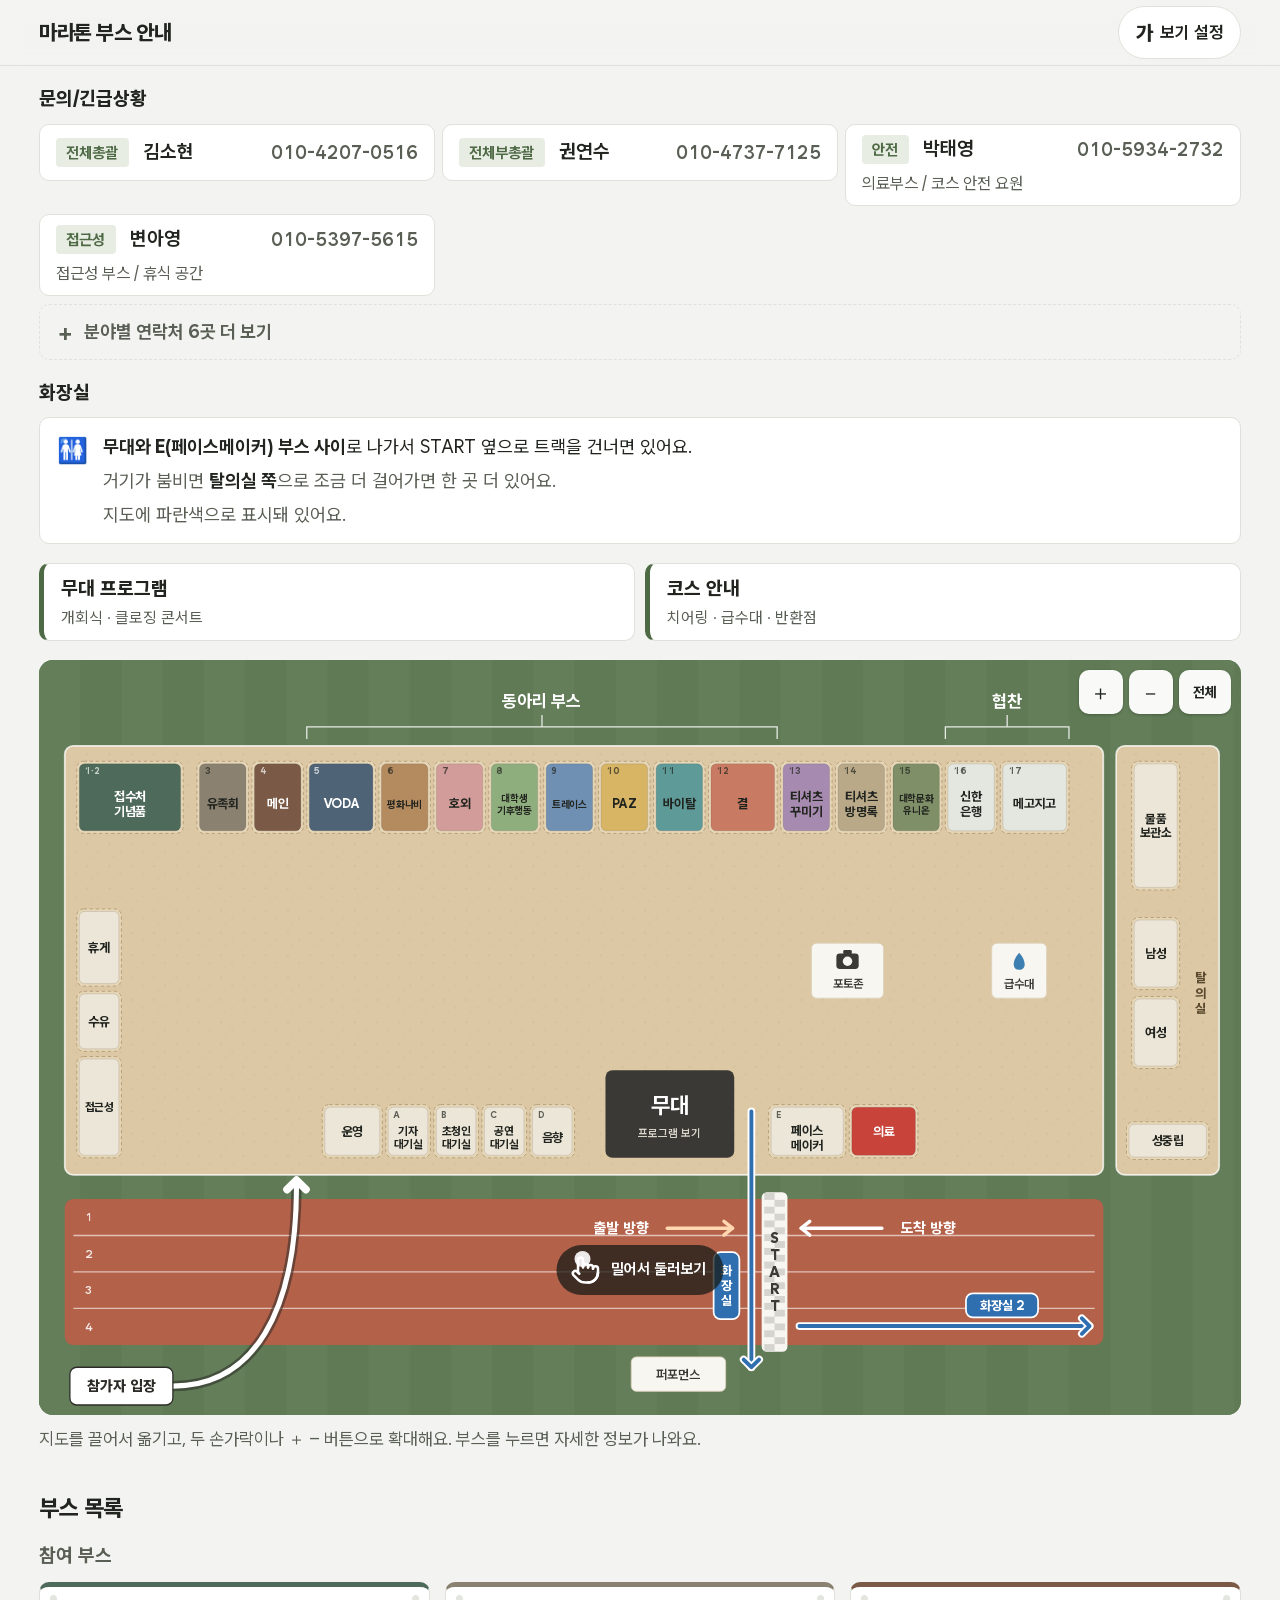
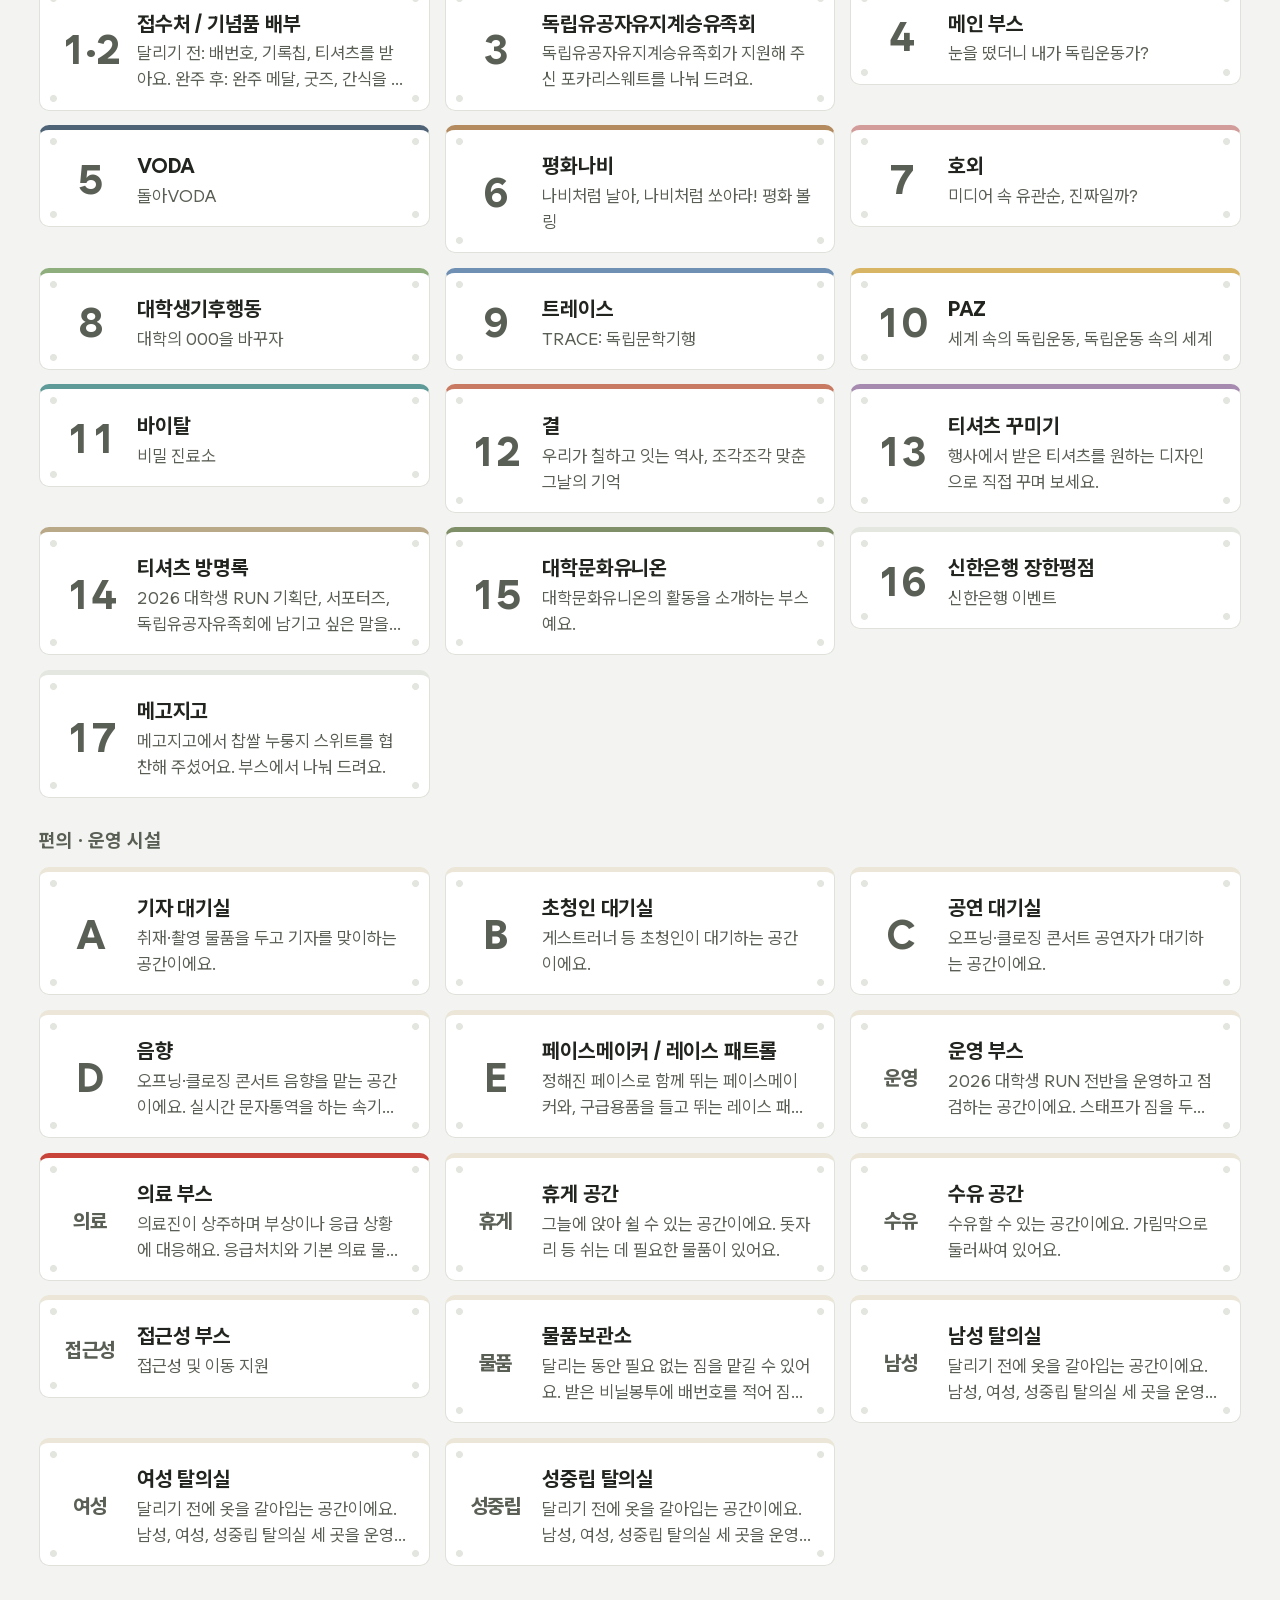
==== commit b130f446: "Update frontend files" ====
--- a/frontend/index.html
+++ b/frontend/index.html
@@ -294,6 +294,8 @@
     .map-svg:focus-visible { outline: 4px solid #1d4ed8; outline-offset: -4px; }
     .map-svg.dragging { cursor: grabbing; }
 
+    .stage-tile { cursor: pointer; outline: none; }
+    .stage-tile:focus-visible rect { stroke: var(--focus); stroke-width: 4; }
     .zone { cursor: pointer; outline: none; transition: opacity 0.2s ease; }
     .zone-bg { stroke: rgba(0,0,0,0.12); stroke-width: 1; }
     .zone:focus-visible .zone-bg { stroke: #1d4ed8; stroke-width: 4; }
@@ -479,6 +481,7 @@
       text-align: center;
       color: var(--ink-2);
     }
+    .bib-no.glyph { font-size: 1.05rem; letter-spacing: -0.02em; word-break: keep-all; }
     .bib-name { display: block; font-size: 1.08rem; font-weight: 700; letter-spacing: -0.01em; }
     .bib-sub {
       display: -webkit-box;
@@ -549,6 +552,120 @@
       box-shadow: inset 0 0 0 1.5px var(--ink);
     }
     .staff-phone { margin-left: auto; font-size: 0.95rem; color: var(--ink-2); white-space: nowrap; font-weight: 600; }
+    .staff-duty { flex-basis: 100%; font-size: 0.85rem; line-height: 1.4; color: var(--ink-2); }
+    html[data-contrast="high"] .staff-duty { color: var(--ink); }
+    .more-contacts { margin-top: 0.4rem; }
+    .more-contacts summary {
+      display: flex;
+      align-items: center;
+      gap: 0.5rem;
+      min-height: 2.9rem;
+      padding: 0.5rem 0.8rem;
+      border: 1px dashed var(--line);
+      border-radius: 10px;
+      font-size: 0.95rem;
+      font-weight: 650;
+      color: var(--ink-2);
+      cursor: pointer;
+      list-style: none;
+    }
+    .more-contacts summary::-webkit-details-marker { display: none; }
+    .more-contacts summary::before { content: '+'; font-size: 1.15rem; line-height: 1; width: 1rem; text-align: center; }
+    .more-contacts[open] summary::before { content: '−'; }
+    .more-contacts[open] summary { margin-bottom: 0.4rem; }
+    html[data-contrast="high"] .more-contacts summary { border: 2px solid var(--ink); color: var(--ink); }
+
+    /* ── 무대 프로그램 / 코스 안내 버튼 ── */
+    .quick { padding-top: 1rem; display: grid; grid-template-columns: 1fr 1fr; gap: 0.5rem; }
+    .quick-btn {
+      display: flex;
+      flex-direction: column;
+      align-items: flex-start;
+      justify-content: center;
+      min-height: 3.6rem;
+      padding: 0.55rem 0.9rem;
+      text-align: left;
+      background: var(--paper);
+      border: 1px solid var(--line);
+      border-left: 0.3rem solid var(--grass);
+      border-radius: 10px;
+      color: var(--ink);
+    }
+    .quick-btn:active { background: var(--press); }
+    .quick-btn b { font-size: 1rem; font-weight: 750; }
+    .quick-btn span { font-size: 0.82rem; color: var(--ink-2); margin-top: 0.1rem; }
+    html[data-contrast="high"] .quick-btn { border: 2px solid var(--ink); border-left-width: 0.3rem; }
+    html[data-contrast="high"] .quick-btn span { color: var(--ink); }
+
+    /* ── 안내 패널 (무대 · 코스) ── */
+    dialog.panel {
+      position: fixed;
+      inset: auto 0 0 0;
+      margin: 0;
+      width: 100%;
+      max-width: 100%;
+      max-height: 88dvh;
+      padding: 0;
+      border: 0;
+      border-top: 0.3rem solid var(--grass);
+      border-radius: 16px 16px 0 0;
+      background: var(--paper);
+      color: var(--ink);
+      box-shadow: 0 -8px 30px rgba(0,0,0,0.18);
+    }
+    dialog.panel[open] { display: flex; flex-direction: column; animation: panel-up 0.3s cubic-bezier(0.22, 1, 0.36, 1); }
+    dialog.panel::backdrop { background: var(--overlay); }
+    @keyframes panel-up { from { transform: translateY(40px); opacity: 0; } }
+    html[data-motion="reduce"] dialog.panel[open] { animation: none; }
+    @media (min-width: 760px) {
+      dialog.panel { inset: auto auto 0 50%; transform: translateX(-50%); width: 34rem; max-width: calc(100% - 2rem); }
+      @keyframes panel-up { from { transform: translate(-50%, 40px); opacity: 0; } }
+    }
+    .panel-head { display: flex; align-items: center; gap: 0.75rem; padding: 0.9rem 0.9rem 0.6rem 1.1rem; }
+    .panel-head h2 { flex: 1; font-size: 1.3rem; font-weight: 750; letter-spacing: -0.02em; }
+    .panel-body { overflow-y: auto; overscroll-behavior: contain; padding: 0 1.1rem calc(1.4rem + var(--safe-bottom)); }
+    .program + .program { margin-top: 1.4rem; }
+    .program h3 { display: flex; align-items: baseline; gap: 0.6rem; font-size: 1.05rem; font-weight: 750; margin-bottom: 0.5rem; }
+    .program h3 time { font-size: 0.9rem; font-weight: 650; color: var(--ink-2); font-variant-numeric: tabular-nums; }
+    .steps { list-style: none; counter-reset: step; border-left: 2px solid var(--line); margin-left: 0.7rem; }
+    .steps > li {
+      counter-increment: step;
+      position: relative;
+      padding: 0.35rem 0 0.35rem 1.3rem;
+      font-size: 1rem;
+      line-height: 1.5;
+    }
+    .steps > li::before {
+      content: counter(step);
+      position: absolute;
+      left: -0.8rem;
+      top: 0.42rem;
+      width: 1.5rem;
+      height: 1.5rem;
+      border-radius: 50%;
+      background: var(--paper);
+      border: 2px solid var(--grass);
+      font-size: 0.75rem;
+      font-weight: 750;
+      line-height: 1.2rem;
+      text-align: center;
+      color: var(--ink);
+    }
+    .steps .detail { list-style: none; margin-top: 0.3rem; font-size: 0.9rem; color: var(--ink-2); }
+    .steps .detail li { padding-left: 0.9rem; position: relative; }
+    .steps .detail li::before { content: '·'; position: absolute; left: 0.2rem; font-weight: 800; }
+    html[data-contrast="high"] .steps .detail { color: var(--ink); }
+    .course-list { list-style: none; display: grid; gap: 0.5rem; }
+    .course-list li { display: flex; gap: 0.75rem; align-items: flex-start; padding: 0.7rem 0.85rem; border: 1px solid var(--line); border-radius: 10px; }
+    .course-list .icon { font-size: 1.2rem; line-height: 1.4; flex-shrink: 0; }
+    .course-list b { display: block; font-weight: 700; }
+    .course-list span { font-size: 0.9rem; color: var(--ink-2); }
+    .panel-note { margin-top: 1rem; font-size: 0.92rem; line-height: 1.55; color: var(--ink-2); }
+    html[data-contrast="high"] .course-list li { border: 2px solid var(--ink); }
+    html[data-contrast="high"] .course-list span, html[data-contrast="high"] .panel-note { color: var(--ink); }
+    .booth-group + .booth-group { margin-top: 1.5rem; }
+    .booth-group h3 { font-size: 1rem; font-weight: 700; color: var(--ink-2); margin-bottom: 0.6rem; }
+    html[data-contrast="high"] .booth-group h3 { color: var(--ink); }
 
     .page-end { height: calc(2.5rem + var(--safe-bottom)); }
 
@@ -616,6 +733,7 @@
       min-width: 2.6rem;
       text-align: center;
     }
+    .sheet-no.glyph { font-size: 1.1rem; word-break: keep-all; }
     .sheet-title { flex: 1; min-width: 0; }
     .sheet-title h2 { font-size: 1.3rem; font-weight: 750; letter-spacing: -0.02em; line-height: 1.25; }
     .sheet-title p { font-size: 0.9rem; color: var(--ink-2); margin-top: 0.1rem; }
@@ -643,6 +761,12 @@
     .sheet-section { margin-bottom: 1.25rem; }
     .sheet-section h3 { font-size: 0.875rem; font-weight: 650; color: var(--ink-2); margin-bottom: 0.3rem; }
     .sheet-section p { font-size: 1.02rem; line-height: 1.65; white-space: pre-line; }
+    .rich > * + * { margin-top: 0.6rem; }
+    .rich ul { list-style: none; font-size: 1.02rem; line-height: 1.55; }
+    .rich li { position: relative; padding-left: 1rem; }
+    .rich li + li { margin-top: 0.35rem; }
+    .rich li::before { content: ''; position: absolute; left: 0.2rem; top: 0.7em; width: 0.35rem; height: 0.35rem; border-radius: 50%; background: var(--ink-2); }
+    html[data-contrast="high"] .rich li::before { background: var(--ink); }
 
     .mini-map {
       border-radius: 10px;
@@ -911,6 +1035,10 @@
     <section class="contact container" id="staffSection" aria-labelledby="staffTitle" hidden>
       <h2 id="staffTitle">문의/긴급상황</h2>
       <ul class="staff-list" id="staffList"></ul>
+      <details class="more-contacts" id="moreContacts" hidden>
+        <summary id="moreContactsLabel">분야별 연락처 더 보기</summary>
+        <ul class="staff-list" id="staffMore"></ul>
+      </details>
     </section>
 
     <!-- 화장실 -->
@@ -919,12 +1047,18 @@
       <div class="notice">
         <span class="notice-icon" aria-hidden="true">🚻</span>
         <ol class="notice-list">
-          <li><strong>무대와 응급 부스 사이</strong>로 나가서 트랙을 건너면 있어요.</li>
+          <li><strong>무대와 E(페이스메이커) 부스 사이</strong>로 나가서 START 옆으로 트랙을 건너면 있어요.</li>
           <li>거기가 붐비면 <strong>탈의실 쪽</strong>으로 조금 더 걸어가면 한 곳 더 있어요.</li>
           <li>지도에 파란색으로 표시돼 있어요.</li>
         </ol>
       </div>
     </section>
+
+    <!-- 무대 프로그램 / 코스 안내 -->
+    <nav class="quick container" aria-label="행사 안내">
+      <button class="quick-btn" id="stageBtn" aria-haspopup="dialog"><b>무대 프로그램</b><span>개회식 · 클로징 콘서트</span></button>
+      <button class="quick-btn" id="courseBtn" aria-haspopup="dialog"><b>코스 안내</b><span>치어링 · 급수대 · 반환점</span></button>
+    </nav>
 
     <!-- 지도 -->
     <section class="map-section container" aria-labelledby="mapTitle">
@@ -958,8 +1092,8 @@
 
     <!-- 부스 목록 -->
     <section class="section container" id="booths" tabindex="-1" aria-labelledby="boothsTitle" hidden>
-      <h2 id="boothsTitle">동아리 부스</h2>
-      <ul class="booth-grid" id="boothGrid"></ul>
+      <h2 id="boothsTitle">부스 목록</h2>
+      <div id="boothGroups"></div>
     </section>
 
     <div class="page-end"></div>
@@ -967,7 +1101,7 @@
 
   <!-- 상세 시트 -->
   <div class="overlay" id="overlay" aria-hidden="true"></div>
-  <div class="sheet" id="sheet" role="dialog" aria-modal="true" aria-labelledby="sheetName" aria-describedby="sheetActivity">
+  <div class="sheet" id="sheet" role="dialog" aria-modal="true" aria-labelledby="sheetName" aria-describedby="sheetDescription">
     <div class="sheet-grab" id="sheetGrab">
       <div class="sheet-handle" aria-hidden="true"></div>
       <div class="sheet-head">
@@ -981,20 +1115,20 @@
     </div>
 
     <div class="sheet-body" id="sheetBody">
-      <section class="sheet-section">
-        <h3>체험</h3>
-        <p id="sheetActivity"></p>
+      <section class="sheet-section" id="sheetActivitySection">
+        <h3>부스 활동</h3>
+        <div class="rich" id="sheetActivity"></div>
       </section>
       <section class="sheet-section">
         <h3>소개</h3>
-        <p id="sheetDescription"></p>
+        <div class="rich" id="sheetDescription"></div>
       </section>
       <section class="sheet-section" id="sheetMapSection">
         <h3>위치</h3>
         <div class="mini-map" id="miniMap" role="img"></div>
       </section>
       <section class="sheet-section" id="sheetContactSection">
-        <h3>연락처와 SNS</h3>
+        <h3>SNS</h3>
         <ul class="links" id="sheetLinks"></ul>
       </section>
       <nav class="sheet-nav" aria-label="다른 부스">
@@ -1004,8 +1138,78 @@
     </div>
   </div>
 
+  <!-- 무대 프로그램 -->
+  <dialog class="panel" id="stagePanel" aria-labelledby="stagePanelTitle">
+    <div class="panel-head">
+      <h2 id="stagePanelTitle">무대 프로그램</h2>
+      <button class="icon-btn" data-close aria-label="닫기">✕</button>
+    </div>
+    <div class="panel-body">
+      <section class="program" aria-labelledby="openingTitle">
+        <h3 id="openingTitle">개회식 <time>07:50 ~ 08:25</time></h3>
+        <ol class="steps">
+          <li>오프닝</li>
+          <li>주최단체 인사말 및 기부 증서 전달</li>
+          <li>외빈 축사</li>
+          <li>대학생 대표 축사</li>
+          <li>행사 일정 안내</li>
+          <li>스트레칭 진행</li>
+        </ol>
+      </section>
+      <section class="program" aria-labelledby="closingTitle">
+        <h3 id="closingTitle">클로징 콘서트 <time>09:28 ~ 10:30</time></h3>
+        <ol class="steps">
+          <li>오프닝</li>
+          <li>치어리딩 퍼포먼스팀 유니스 공연</li>
+          <li>싱어송라이터 변재환 공연</li>
+          <li>기획공연: 대학생 플래시몹 (드림하이 플래시몹)</li>
+          <li>시상식
+            <ul class="detail">
+              <li>첫 골인 남성 · 여성 러너</li>
+              <li>411번째로 골인한 러너 — 대한민국 임시정부 수립일(1919년 4월 11일)</li>
+              <li>81번째로 골인한 러너 — 광복 81주년</li>
+              <li>추첨 3명 — 부스 참여 스탬프 응모권 제출</li>
+            </ul>
+          </li>
+          <li>떼창 무대</li>
+        </ol>
+      </section>
+    </div>
+  </dialog>
+
+  <!-- 코스 안내 -->
+  <dialog class="panel" id="coursePanel" aria-labelledby="coursePanelTitle">
+    <div class="panel-head">
+      <h2 id="coursePanelTitle">코스 안내</h2>
+      <button class="icon-btn" data-close aria-label="닫기">✕</button>
+    </div>
+    <div class="panel-body">
+      <ul class="course-list">
+        <li><span class="icon" aria-hidden="true">📣</span><div><b>치어링 퍼포먼스</b></div></li>
+        <li><span class="icon" aria-hidden="true">💧</span><div><b>급수대</b></div></li>
+        <li><span class="icon" aria-hidden="true">↩️</span><div><b>반환점</b></div></li>
+      </ul>
+      <p class="panel-note">출발과 도착은 트랙 위 START예요. 코스 배치도와 치어링 위치는 정해지는 대로 여기에 올라와요.</p>
+    </div>
+  </dialog>
+
   <script>
+    // 데이터는 index.html 옆 site_data.json 을 직접 읽음 → frontend 폴더만 정적 호스팅해도 뜸.
+    // 그 파일이 없을 때만 백엔드 API(/booths, /staff)로 한 번 더 시도.
     const API_BASE = window.location.origin;
+    const siteData = (async () => {
+      const getJson = async (url) => {
+        const res = await fetch(url, { cache: 'no-cache' });
+        if (!res.ok) throw new Error(`${url} ${res.status}`);
+        return res.json();   // 호스팅이 없는 파일에 index.html 을 돌려주면 여기서 실패 → 다음 방법
+      };
+      try {
+        const d = await getJson('site_data.json');
+        if (Array.isArray(d.booths)) return { booths: d.booths, staff: d.staff || [] };
+      } catch (err) { console.warn('site_data.json 못 읽음, API 시도:', err); }
+      const [booths, staff] = await Promise.all([getJson(`${API_BASE}/booths`), getJson(`${API_BASE}/staff`).catch(() => [])]);
+      return { booths, staff };
+    })();
     const SVG_NS = 'http://www.w3.org/2000/svg';
     const $ = (id) => document.getElementById(id);
     const root = document.documentElement;
@@ -1095,8 +1299,18 @@
         svg.setAttribute('aria-label', '행사장 배치도');
         svg.setAttribute('aria-describedby', 'mapKeys');
         svg.setAttribute('tabindex', '0');
+        // 무대 칸은 눌러서 무대 프로그램 열기
+        const stage = svg.querySelector('#stage-tile');
+        if (stage) {
+          stage.removeAttribute('aria-hidden');
+          Object.entries({ role: 'button', tabindex: '0', 'aria-label': '무대 프로그램 보기', class: 'stage-tile' })
+            .forEach(([k, v]) => stage.setAttribute(k, v));
+        }
 
         const node = document.importNode(svg, true);
+        node.querySelector('#stage-tile')?.addEventListener('keydown', e => {
+          if (e.key === 'Enter' || e.key === ' ') { e.preventDefault(); e.stopPropagation(); panels.open('stagePanel'); }
+        });
         const zoneLayer = document.createElementNS(SVG_NS, 'g');
         zoneLayer.id = 'zoneLayer';
         node.append(zoneLayer);
@@ -1257,15 +1471,25 @@
     }
 
     // 칸 하나에 들어갈 글자 크기·줄 나눔. 보기 설정 배율만큼 키우되 칸 안에 들어가는 만큼만
-    function layoutLabel(name, r) {
-      const chars = [...name], n = chars.length, k0 = textScale();
+    function layoutLabel(name, r, top = NO_SPACE) {
+      const k0 = textScale();
+      // 줄바꿈을 직접 정해 둔 이름(티셔츠\n꾸미기)은 그대로, 글자 크기만 맞춤
+      if (name.includes('\n')) {
+        const lines = name.split('\n');
+        const widest = Math.max(...lines.map(l => [...l].length));
+        for (let size = 15 * k0; size >= 8; size -= 0.25) {
+          if (widest * size <= r.w - 6 && lines.length * size * 1.15 <= r.h - top - 4) return { size, lines };
+        }
+        return { size: 8, lines };
+      }
+      const chars = [...name], n = chars.length;
       // 보통 크기에선 다섯 글자까지 한 줄 유지, 크게 볼 땐 줄을 더 허용
       const maxLines = k0 === 1 ? (n <= 5 ? 1 : 2) : (n <= 3 ? 1 : n <= 5 ? 2 : 3);
       for (let size = 15 * k0; size >= 9; size -= 0.25) {
         for (let k = 1; k <= maxLines; k++) {
           const lines = splitEven(chars, k);
           const widest = Math.max(...lines.map(l => [...l].length));
-          if (widest * size <= r.w - 6 && k * size * 1.15 <= r.h - NO_SPACE - 4) return { size, lines };
+          if (widest * size <= r.w - 6 && k * size * 1.15 <= r.h - top - 4) return { size, lines };
         }
       }
       return { size: 9, lines: [name] };
@@ -1299,24 +1523,27 @@
         const r = zoneRect(b);
         const color = b.color || '#cccccc';
         const ink = textOn(color);
-        const g = svgEl('g', { class: 'zone', 'data-id': b.id, tabindex: 0, role: 'button', 'aria-label': `${b.no}번 ${b.club_name} 부스` });
+        const g = svgEl('g', { class: 'zone', 'data-id': b.id, tabindex: 0, role: 'button', 'aria-label': `${b.no ? b.no + '번 ' : ''}${b.club_name}` });
 
         if (r.dot) {
           g.append(svgEl('circle', { class: 'zone-bg', cx: r.cx, cy: r.cy, r: 16, fill: color }));
           const n = svgEl('text', { x: r.cx, y: r.cy, 'text-anchor': 'middle', 'dominant-baseline': 'central', 'font-size': 14, 'font-weight': 800, fill: ink });
           n.textContent = b.no;
           const t = svgEl('text', { x: r.cx, y: r.cy + 30, 'text-anchor': 'middle', 'font-size': (13 * textScale()).toFixed(1), 'font-weight': 700, fill: '#22251f' });
-          t.textContent = b.club_name;
+          t.textContent = b.label;
           g.append(n, t);
         } else {
           g.append(svgEl('rect', { class: 'zone-bg', x: r.x, y: r.y, width: r.w, height: r.h, rx: 6, fill: color }));
-          // 배번 — 왼쪽 위 작게
-          const no = svgEl('text', { x: r.x + 6, y: r.y + 12, 'font-size': (10.5 * Math.min(textScale(), 1.2)).toFixed(1), 'font-weight': 700, fill: ink, opacity: 0.7 });
-          no.textContent = b.no;
-          g.append(no);
-          const { size, lines } = layoutLabel(b.club_name, r);
+          // 배치도 번호 — 왼쪽 위 작게 (시설은 번호 없음)
+          const top = b.no ? NO_SPACE : 0;
+          if (b.no) {
+            const no = svgEl('text', { x: r.x + 6, y: r.y + 12, 'font-size': (10.5 * Math.min(textScale(), 1.2)).toFixed(1), 'font-weight': 700, fill: ink, opacity: 0.7 });
+            no.textContent = b.no;
+            g.append(no);
+          }
+          const { size, lines } = layoutLabel(b.label, r, top);
           const lh = size * 1.15;
-          const midY = r.y + NO_SPACE / 2 + r.h / 2;   // 번호 자리 빼고 가운데
+          const midY = r.y + top / 2 + r.h / 2;   // 번호 자리 빼고 가운데
           lines.forEach((line, i) => {
             const t = svgEl('text', {
               x: r.cx, y: midY - (lines.length - 1) * lh / 2 + i * lh,
@@ -1388,7 +1615,7 @@
         svg.setPointerCapture(e.pointerId);
         pts.set(e.pointerId, { x: e.clientX, y: e.clientY });
         if (pts.size === 1) {
-          tap = { x: e.clientX, y: e.clientY, t: performance.now(), zone: e.target.closest('.zone'), moved: false };
+          tap = { x: e.clientX, y: e.clientY, t: performance.now(), zone: e.target.closest('.zone, #stage-tile'), moved: false };
           reanchorPan();
         } else if (pts.size === 2) {
           tap = null;
@@ -1436,7 +1663,10 @@
         if (e.type === 'pointerup' && pan && tap && tap.moved && !wasPinch) startGlide();
         pan = null;
         if (e.type === 'pointerup' && tap && !tap.moved && performance.now() - tap.t < 500) {
-          if (tap.zone) {
+          if (tap.zone && tap.zone.id === 'stage-tile') {
+            panels.open('stagePanel');
+            lastTap = null;
+          } else if (tap.zone) {
             openDetail(Number(tap.zone.dataset.id));
             lastTap = null;
           } else {
@@ -1497,35 +1727,54 @@
     // ════════════════════════════════════════════
     // 배번표 카드 목록
     // ════════════════════════════════════════════
+    const badge = (b) => b.no || (b.map_label || b.club_name).split('\n')[0];   // 번호 없는 시설은 짧은 이름
+    const subtitle = (b) => (b.booth_name && b.booth_name !== b.club_name) ? b.booth_name : '';
+
     function renderCards() {
-      const grid = $('boothGrid');
-      grid.replaceChildren();
-      for (const b of booths) {
-        const li = document.createElement('li');
-        const card = document.createElement('button');
-        card.className = 'bib';
-        card.style.setProperty('--c', b.color || '#cccccc');
-        card.setAttribute('aria-label', `${b.no}번 부스, ${b.club_name}. ${b.activity || ''}`);
-
-        const no = document.createElement('span');
-        no.className = 'bib-no';
-        no.textContent = b.no;
-        no.setAttribute('aria-hidden', 'true');
-
-        const body = document.createElement('span');
-        body.setAttribute('aria-hidden', 'true');
-        const name = document.createElement('span');
-        name.className = 'bib-name';
-        name.textContent = b.club_name;
-        const sub = document.createElement('span');
-        sub.className = 'bib-sub';
-        sub.textContent = b.activity || b.booth_name;
-        body.append(name, sub);
-
-        card.append(no, body);
-        card.addEventListener('click', () => openDetail(b.id));
-        li.append(card);
-        grid.append(li);
+      const wrap = $('boothGroups');
+      wrap.replaceChildren();
+      const groups = [
+        ['참여 부스', booths.filter(b => b.group !== '시설')],
+        ['편의 · 운영 시설', booths.filter(b => b.group === '시설')],
+      ];
+      for (const [title, list] of groups) {
+        if (!list.length) continue;
+        const sec = document.createElement('section');
+        sec.className = 'booth-group';
+        const h = document.createElement('h3');
+        h.textContent = title;
+        const grid = document.createElement('ul');
+        grid.className = 'booth-grid';
+        for (const b of list) {
+          const li = document.createElement('li');
+          const card = document.createElement('button');
+          card.className = 'bib';
+          card.style.setProperty('--c', b.color || '#cccccc');
+          card.setAttribute('aria-label', `${b.no ? b.no + '번, ' : ''}${b.club_name}. ${subtitle(b)}`);
+
+          const no = document.createElement('span');
+          no.className = 'bib-no';
+          no.textContent = badge(b);
+          if (!b.no) no.classList.add('glyph');
+          no.setAttribute('aria-hidden', 'true');
+
+          const body = document.createElement('span');
+          body.setAttribute('aria-hidden', 'true');
+          const name = document.createElement('span');
+          name.className = 'bib-name';
+          name.textContent = b.club_name;
+          const sub = document.createElement('span');
+          sub.className = 'bib-sub';
+          sub.textContent = subtitle(b) || b.description;
+          body.append(name, sub);
+
+          card.append(no, body);
+          card.addEventListener('click', () => openDetail(b.id));
+          li.append(card);
+          grid.append(li);
+        }
+        sec.append(h, grid);
+        wrap.append(sec);
       }
       $('booths').hidden = !booths.length;
     }
@@ -1568,7 +1817,7 @@
       box.replaceChildren();
       if (!map.svg || !b.location) { $('sheetMapSection').hidden = true; return; }
       $('sheetMapSection').hidden = false;
-      box.setAttribute('aria-label', `${b.club_name} 부스 위치: 동아리 부스 줄 왼쪽에서 ${b.no}번째`);
+      box.setAttribute('aria-label', `${b.club_name} 위치${b.no ? `: 배치도 ${b.no}번 칸` : ''}`);
       const clone = map.svg.cloneNode(true);
       clone.removeAttribute('class');
       clone.removeAttribute('tabindex');
@@ -1586,6 +1835,24 @@
       ['header', 'settings', 'main'].forEach(id => { $(id).inert = on; });
     }
 
+    // 소개 글: 빈 줄 = 문단, '· '로 시작하는 줄 = 목록
+    function renderRich(box, text) {
+      box.replaceChildren();
+      for (const block of text.split(/\n\s*\n/)) {
+        const lines = block.split('\n').map(l => l.trim()).filter(Boolean);
+        if (!lines.length) continue;
+        if (lines.every(l => l.startsWith('· '))) {
+          const ul = document.createElement('ul');
+          for (const l of lines) { const li = document.createElement('li'); li.textContent = l.slice(2); ul.append(li); }
+          box.append(ul);
+        } else {
+          const para = document.createElement('p');
+          para.textContent = lines.join('\n');
+          box.append(para);
+        }
+      }
+    }
+
     function openDetail(id) {
       const idx = booths.findIndex(b => b.id === id);
       if (idx < 0) return;
@@ -1595,18 +1862,17 @@
       activeId = id;
 
       $('sheet').style.setProperty('--c', b.color || '#cccccc');
-      $('sheetNo').textContent = b.no;
+      $('sheetNo').textContent = badge(b);
+      $('sheetNo').classList.toggle('glyph', !b.no);
       $('sheetName').textContent = `${b.club_name}`;
-      $('sheetBooth').textContent = b.booth_name;
-      $('sheetActivity').textContent = b.activity;
-      $('sheetDescription').textContent = b.description;
+      $('sheetBooth').textContent = subtitle(b);
+      $('sheetBooth').hidden = !subtitle(b);
+      renderRich($('sheetActivity'), b.activity || '');
+      $('sheetActivitySection').hidden = !b.activity;
+      renderRich($('sheetDescription'), b.description);
 
       const links = $('sheetLinks');
       links.replaceChildren();
-      if (b.contact) {
-        const tel = b.contact.replace(/[^0-9+]/g, '');
-        links.append(makeLinkRow(`tel:${tel}`, '📞', b.contact, `전화 걸기 ${b.contact}`, false));
-      }
       const sns = b.sns || {};
       for (const [key, emoji, text] of [['instagram', '📷', '인스타그램'], ['youtube', '▶️', '유튜브'], ['website', '🌐', '웹사이트']]) {
         if (isSafeUrl(sns[key])) links.append(makeLinkRow(sns[key], emoji, text, `${b.club_name} ${text}, 새 창에서 열림`, true));
@@ -1710,43 +1976,93 @@
     // ════════════════════════════════════════════
     // 운영진 연락처
     // ════════════════════════════════════════════
+    function staffRow(person) {
+      const li = document.createElement('li');
+      const tel = (person.phone || '').replace(/[^0-9+]/g, '');
+      const row = document.createElement(tel ? 'a' : 'div');
+      row.className = 'staff-row';
+      if (tel) {
+        row.href = `tel:${tel}`;
+        row.setAttribute('aria-label', `${person.role} ${person.name}에게 전화 걸기, ${person.phone}${person.duty ? `. 담당: ${person.duty}` : ''}`);
+      }
+      const role = document.createElement('span');
+      role.className = 'staff-role';
+      role.textContent = person.role;
+      const name = document.createElement('span');
+      name.className = 'staff-name';
+      name.textContent = person.name;
+      row.append(role, name);
+      if (person.phone) {
+        const phone = document.createElement('span');
+        phone.className = 'staff-phone';
+        phone.textContent = person.phone;
+        row.append(phone);
+      }
+      if (person.duty) {
+        const duty = document.createElement('span');
+        duty.className = 'staff-duty';
+        duty.textContent = person.duty;
+        row.append(duty);
+      }
+      li.append(row);
+      return li;
+    }
+
     async function loadStaff() {
       try {
-        const res = await fetch(`${API_BASE}/staff`);
-        if (!res.ok) return;
-        const staff = await res.json();
+        const { staff } = await siteData;
         if (!staff.length) return;
-        const list = $('staffList');
-        for (const person of staff) {
-          const li = document.createElement('li');
-          const tel = (person.phone || '').replace(/[^0-9+]/g, '');
-          const row = document.createElement(tel ? 'a' : 'div');
-          row.className = 'staff-row';
-          if (tel) {
-            row.href = `tel:${tel}`;
-            row.setAttribute('aria-label', `${person.role} ${person.name}에게 전화 걸기, ${person.phone}`);
-          }
-          const role = document.createElement('span');
-          role.className = 'staff-role';
-          role.textContent = person.role;
-          const name = document.createElement('span');
-          name.className = 'staff-name';
-          name.textContent = person.name;
-          row.append(role, name);
-          if (person.phone) {
-            const phone = document.createElement('span');
-            phone.className = 'staff-phone';
-            phone.textContent = person.phone;
-            row.append(phone);
-          }
-          li.append(row);
-          list.append(li);
+        // featured 가 하나도 없으면 전부 바로 보여 줌
+        const anyFeatured = staff.some(p => p.featured);
+        const top = anyFeatured ? staff.filter(p => p.featured) : staff;
+        const rest = anyFeatured ? staff.filter(p => !p.featured) : [];
+        top.forEach(p => $('staffList').append(staffRow(p)));
+        rest.forEach(p => $('staffMore').append(staffRow(p)));
+        if (rest.length) {
+          $('moreContactsLabel').textContent = `분야별 연락처 ${rest.length}곳 더 보기`;
+          $('moreContacts').hidden = false;
         }
         $('staffSection').hidden = false;
       } catch (err) {
         console.error('운영진 연락처 로드 실패:', err);
       }
     }
+
+    // ════════════════════════════════════════════
+    // 안내 패널 (무대 프로그램 / 코스 안내)
+    // ════════════════════════════════════════════
+    const panels = (() => {
+      let opener = null, openedAt = 0;
+      const open = (id) => {
+        const d = $(id);
+        if (d.open) return;
+        if (activeId !== null) closeDetail();
+        opener = document.activeElement;
+        d.showModal();
+        openedAt = performance.now();
+        d.querySelector('.panel-body').scrollTop = 0;
+        history.pushState({ panel: id }, '');
+      };
+      const close = (d) => {
+        if (!d.open) return;
+        if (history.state && history.state.panel === d.id) history.back();
+        else d.close();
+      };
+      for (const d of document.querySelectorAll('dialog.panel')) {
+        d.querySelector('[data-close]').addEventListener('click', () => close(d));
+        // 바깥(어두운 곳) 누르면 닫기
+        d.addEventListener('click', e => { if (e.target === d && performance.now() - openedAt > 450) close(d); });
+        // Esc: 기본 동작 대신 기록까지 정리하며 닫기
+        d.addEventListener('cancel', e => { e.preventDefault(); close(d); });
+        d.addEventListener('close', () => { if (opener && document.contains(opener)) opener.focus({ preventScroll: true }); });
+      }
+      window.addEventListener('popstate', () => {
+        for (const d of document.querySelectorAll('dialog.panel[open]')) d.close();
+      });
+      return { open };
+    })();
+    $('stageBtn').addEventListener('click', () => panels.open('stagePanel'));
+    $('courseBtn').addEventListener('click', () => panels.open('coursePanel'));
 
     // ════════════════════════════════════════════
     // 이스터에그: 제목 5번 빠르게 탭 (또는 ?egg=marx). 새로고침하면 꺼짐
@@ -1817,15 +2133,14 @@
     // ════════════════════════════════════════════
     async function init() {
       loadStaff();
-      const [hasMap, res] = await Promise.all([loadMap(), fetch(`${API_BASE}/booths`).catch(() => null)]);
-      if (!res || !res.ok) {
+      const [hasMap, data] = await Promise.all([loadMap(), siteData.catch(err => { console.error('부스 정보 로드 실패:', err); return null; })]);
+      if (!data) {
         $('loading').textContent = '부스 정보를 불러오지 못했어요. 잠시 뒤 새로고침해 주세요.';
         return;
       }
-      booths = await res.json();
-      // 지도 왼쪽부터 번호 (배번)
-      booths.sort((a, b) => (a.location?.x ?? 999) - (b.location?.x ?? 999));
-      booths.forEach((b, i) => { b.no = i + 1; });
+      booths = data.booths;
+      // 순서는 site_data.json 순서 그대로 (배치도 번호 순). 지도 칸엔 짧은 이름
+      booths.forEach(b => { b.label = b.map_label || b.club_name; });
       renderCards();
       if (hasMap) {
         renderZones();
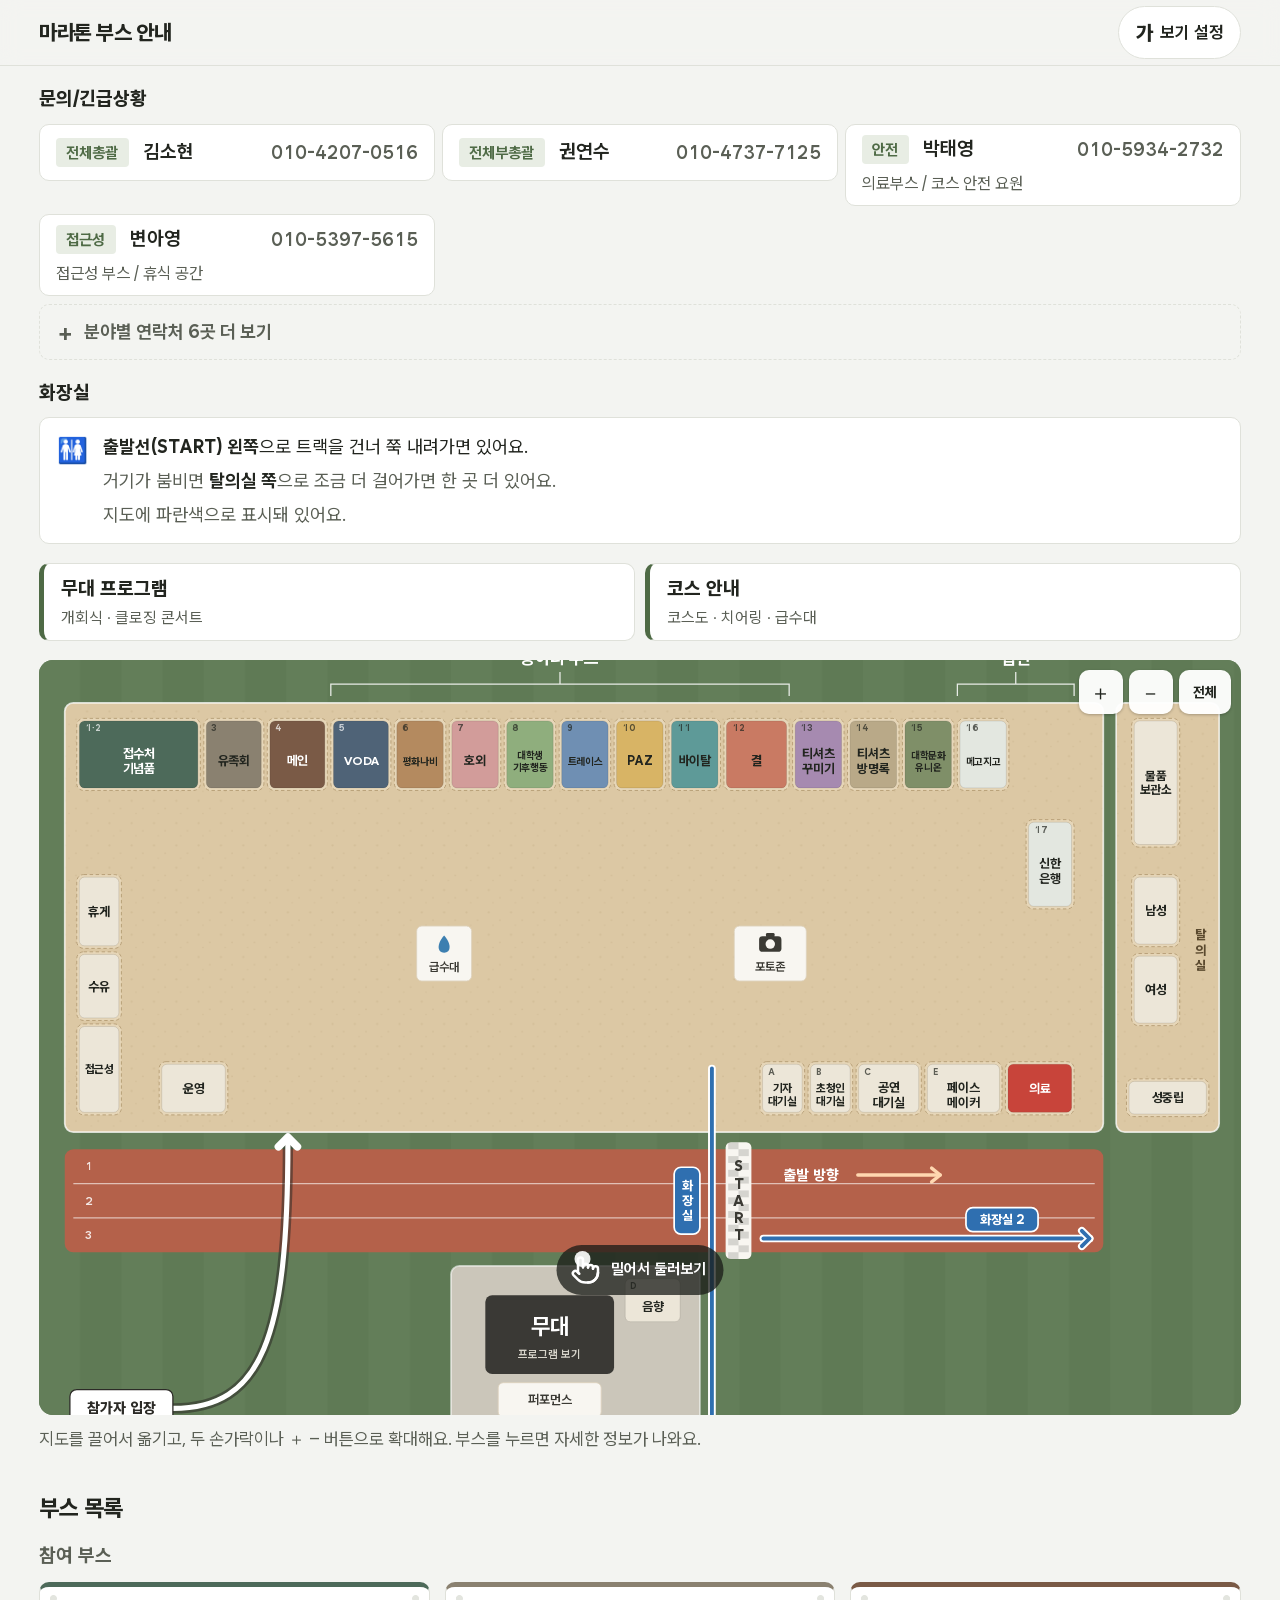
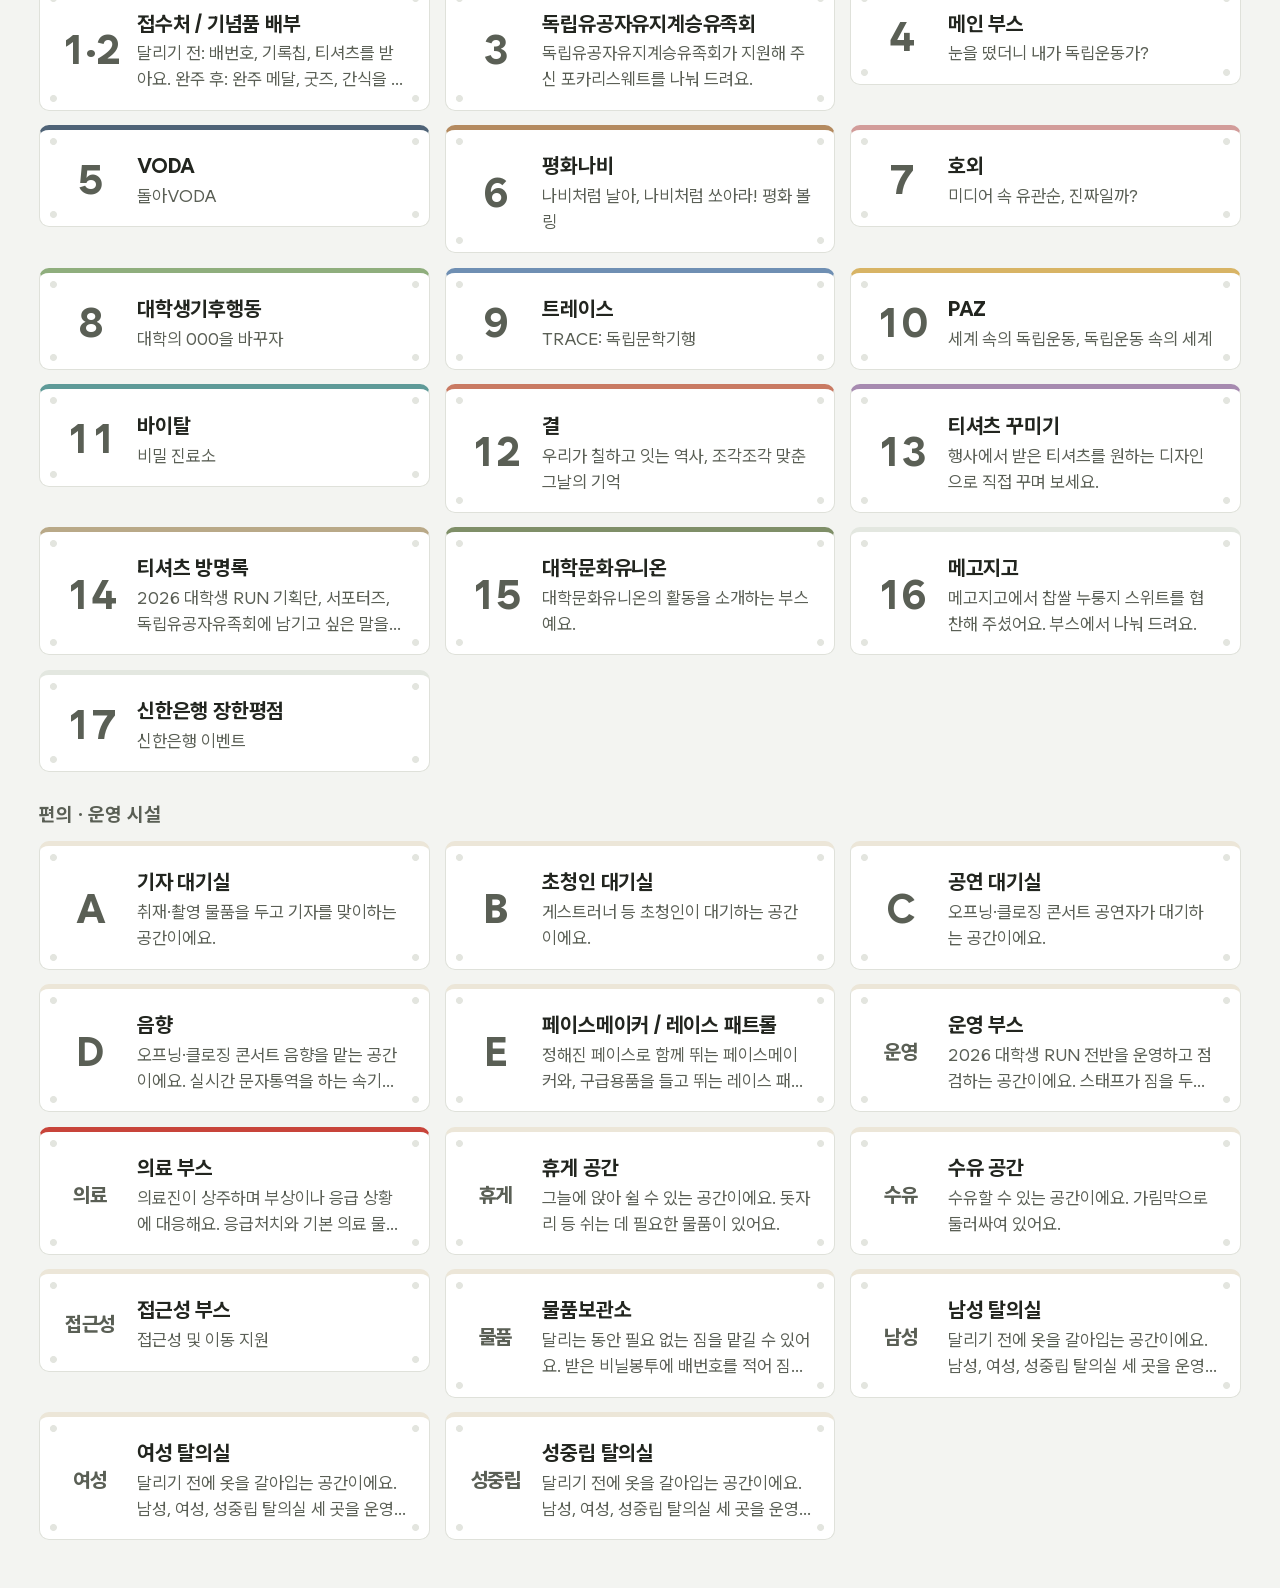
==== commit 85158b02: "Update frontend files" ====
--- a/frontend/index.html
+++ b/frontend/index.html
@@ -655,6 +655,20 @@
     .steps .detail li { padding-left: 0.9rem; position: relative; }
     .steps .detail li::before { content: '·'; position: absolute; left: 0.2rem; font-weight: 800; }
     html[data-contrast="high"] .steps .detail { color: var(--ink); }
+    .course-map { position: relative; display: block; border-radius: 10px; overflow: hidden; border: 1px solid var(--line); }
+    .course-map img { display: block; width: 100%; height: auto; }
+    .course-map span {
+      position: absolute; right: 0.5rem; bottom: 0.5rem;
+      padding: 0.3rem 0.6rem; border-radius: 6px;
+      background: rgba(20,24,18,0.75); color: #fff; font-size: 0.8rem; font-weight: 650;
+    }
+    .course-facts { list-style: none; display: grid; grid-template-columns: 1fr 1fr; gap: 0.4rem; margin-top: 0.8rem; }
+    .course-facts li { padding: 0.55rem 0.75rem; border: 1px solid var(--line); border-radius: 10px; }
+    .course-facts b { display: block; font-size: 0.82rem; font-weight: 650; color: var(--ink-2); }
+    .course-facts span { font-size: 0.98rem; font-weight: 650; }
+    html[data-contrast="high"] .course-facts li, html[data-contrast="high"] .course-map { border: 2px solid var(--ink); }
+    html[data-contrast="high"] .course-facts b { color: var(--ink); }
+    .panel-note + .program { margin-top: 1.2rem; }
     .course-list { list-style: none; display: grid; gap: 0.5rem; }
     .course-list li { display: flex; gap: 0.75rem; align-items: flex-start; padding: 0.7rem 0.85rem; border: 1px solid var(--line); border-radius: 10px; }
     .course-list .icon { font-size: 1.2rem; line-height: 1.4; flex-shrink: 0; }
@@ -1047,7 +1061,7 @@
       <div class="notice">
         <span class="notice-icon" aria-hidden="true">🚻</span>
         <ol class="notice-list">
-          <li><strong>무대와 E(페이스메이커) 부스 사이</strong>로 나가서 START 옆으로 트랙을 건너면 있어요.</li>
+          <li><strong>출발선(START) 왼쪽</strong>으로 트랙을 건너 쭉 내려가면 있어요.</li>
           <li>거기가 붐비면 <strong>탈의실 쪽</strong>으로 조금 더 걸어가면 한 곳 더 있어요.</li>
           <li>지도에 파란색으로 표시돼 있어요.</li>
         </ol>
@@ -1057,7 +1071,7 @@
     <!-- 무대 프로그램 / 코스 안내 -->
     <nav class="quick container" aria-label="행사 안내">
       <button class="quick-btn" id="stageBtn" aria-haspopup="dialog"><b>무대 프로그램</b><span>개회식 · 클로징 콘서트</span></button>
-      <button class="quick-btn" id="courseBtn" aria-haspopup="dialog"><b>코스 안내</b><span>치어링 · 급수대 · 반환점</span></button>
+      <button class="quick-btn" id="courseBtn" aria-haspopup="dialog"><b>코스 안내</b><span>코스도 · 치어링 · 급수대</span></button>
     </nav>
 
     <!-- 지도 -->
@@ -1184,12 +1198,29 @@
       <button class="icon-btn" data-close aria-label="닫기">✕</button>
     </div>
     <div class="panel-body">
-      <ul class="course-list">
-        <li><span class="icon" aria-hidden="true">📣</span><div><b>치어링 퍼포먼스</b></div></li>
-        <li><span class="icon" aria-hidden="true">💧</span><div><b>급수대</b></div></li>
-        <li><span class="icon" aria-hidden="true">↩️</span><div><b>반환점</b></div></li>
+      <a class="course-map" href="course.webp" target="_blank" rel="noopener" aria-label="2026 대학생런 코스도 크게 보기, 새 창에서 열림">
+        <img src="course.webp" width="612" height="815" loading="lazy"
+             alt="2026 대학생런 코스도. 안양천 축구장에서 출발해 북쪽으로 올라가 5km 반환점을 지나고, 남동쪽으로 이어져 10km 반환점까지 가는 코스. 치어링 지점 1번부터 6번, 급수대와 구급차 위치가 표시되어 있음.">
+        <span>눌러서 크게 보기</span>
+      </a>
+      <ul class="course-facts">
+        <li><b>출발 · 도착</b><span>안양천 축구장</span></li>
+        <li><b>반환점</b><span>5km, 10km</span></li>
+        <li><b>급수대</b><span>2.5km, 5km 지점</span></li>
+        <li><b>구급차</b><span>대회장 2 · 코스 2</span></li>
       </ul>
-      <p class="panel-note">출발과 도착은 트랙 위 START예요. 코스 배치도와 치어링 위치는 정해지는 대로 여기에 올라와요.</p>
+      <p class="panel-note">모든 구간이 자전거도로와 산책로예요.</p>
+      <section class="program" aria-labelledby="cheerTitle">
+        <h3 id="cheerTitle">코스 치어링</h3>
+        <ol class="steps">
+          <li>1910~20년대 독립운동</li>
+          <li>1930~40년대 독립운동 + 광복</li>
+          <li>러닝 응원 메시지</li>
+          <li>현재 청년들의 삶을 응원하는 메시지</li>
+          <li>어둠 속에서도 달리는 사람들을 응원하는 메시지</li>
+          <li>독립운동의 역사를 기억하고 우리가 이어 간다는 메시지</li>
+        </ol>
+      </section>
     </div>
   </dialog>
 
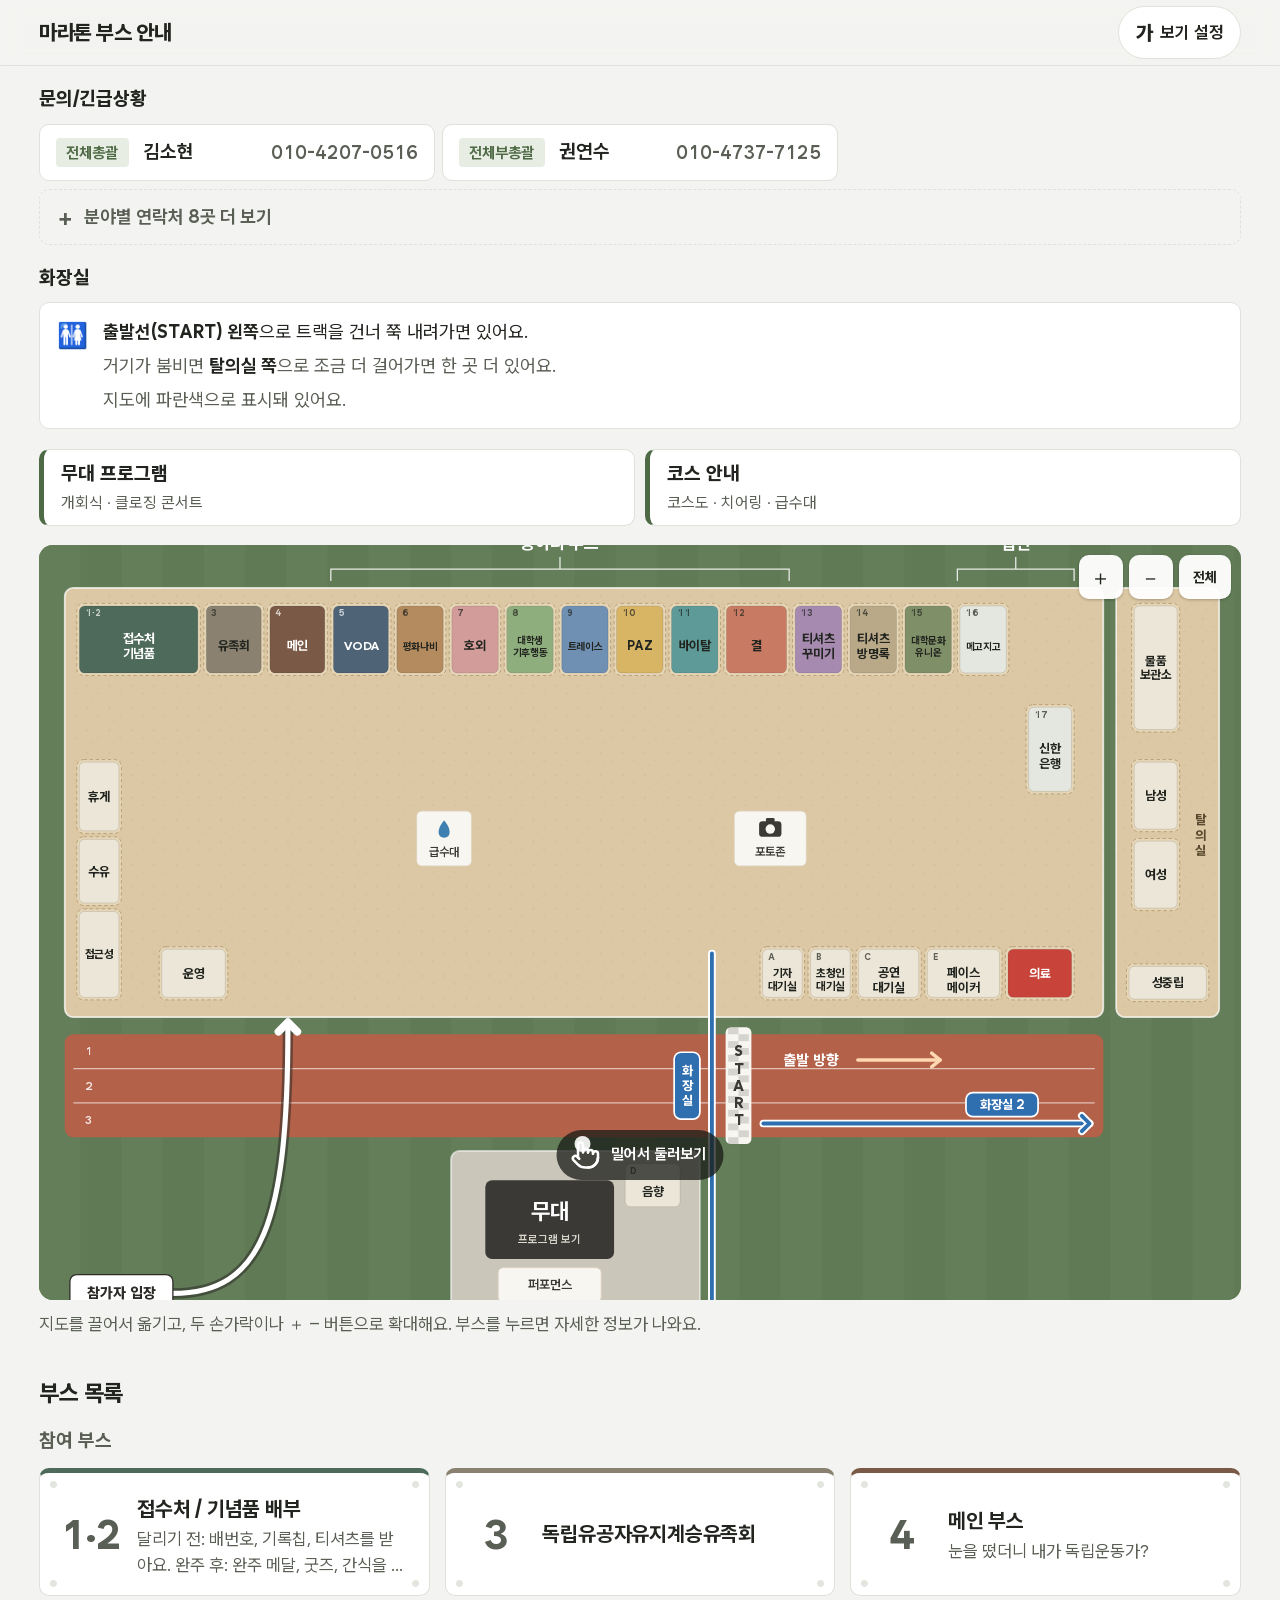
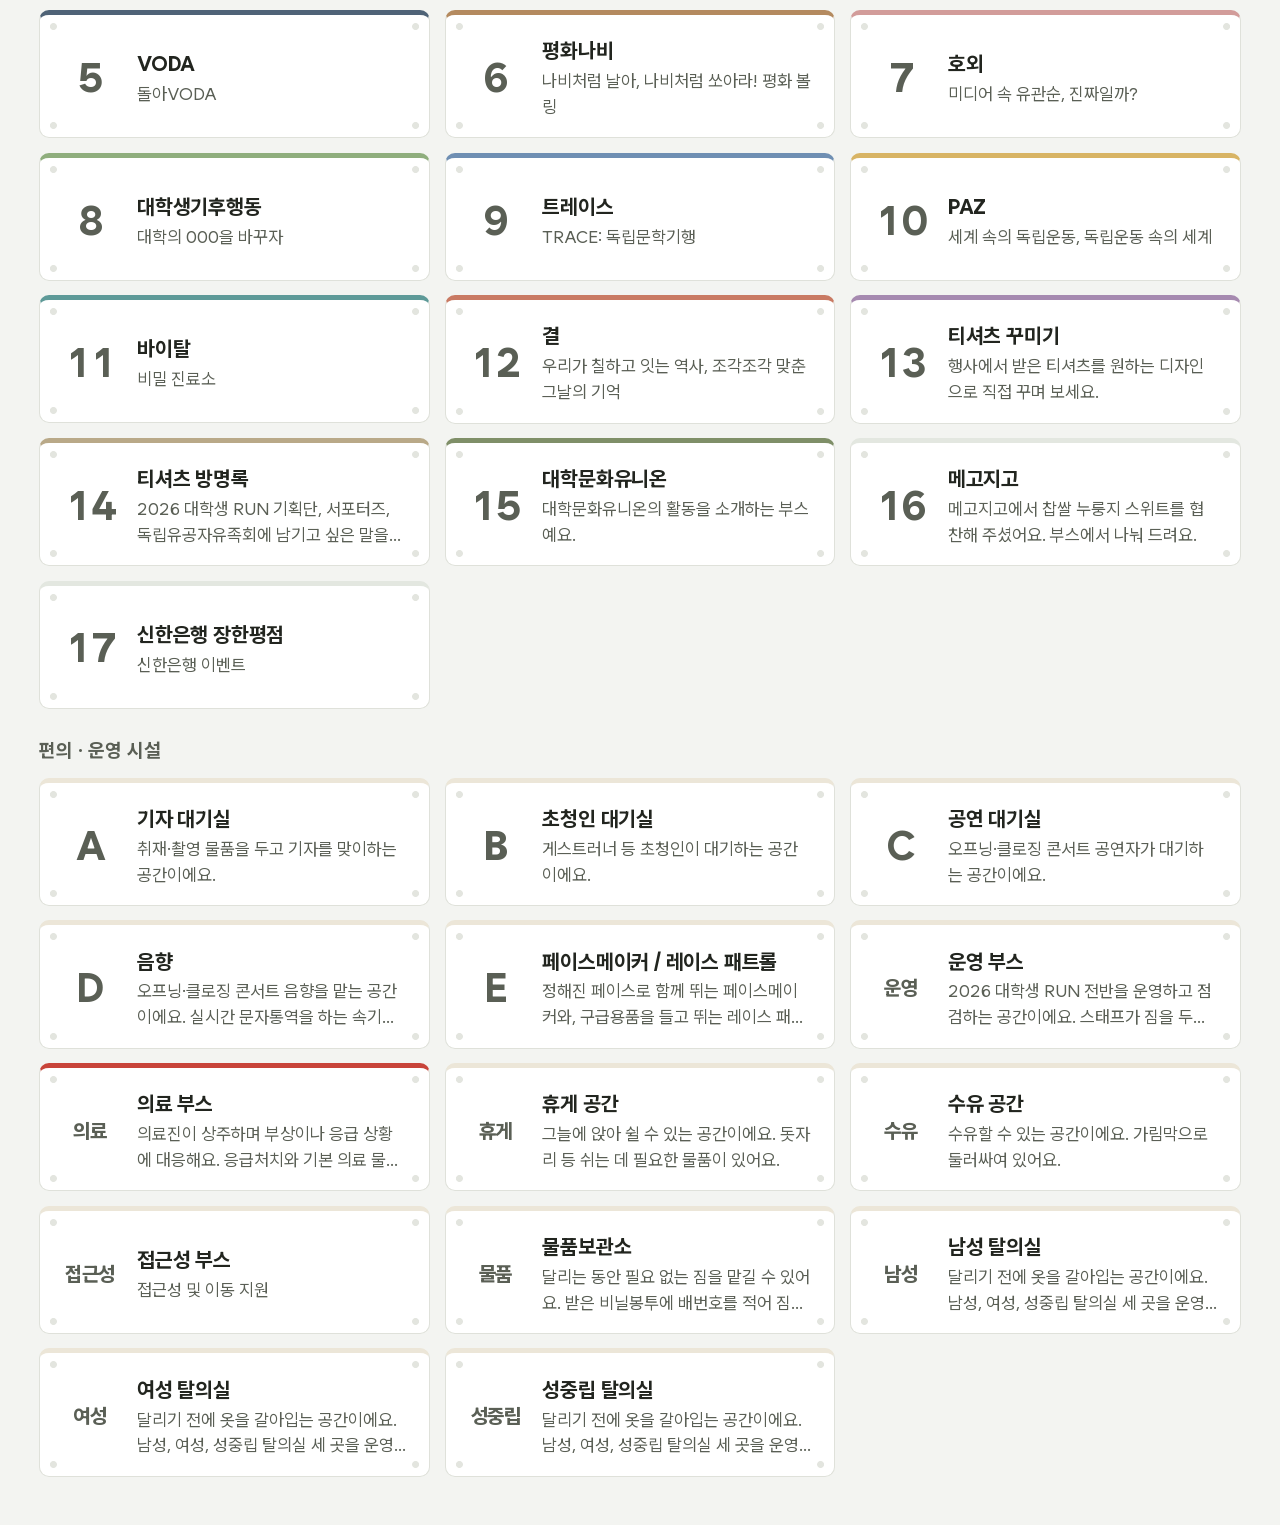
==== commit e2d82f05: "Update frontend files" ====
--- a/frontend/index.html
+++ b/frontend/index.html
@@ -1179,13 +1179,13 @@
           <li>기획공연: 대학생 플래시몹 (드림하이 플래시몹)</li>
           <li>시상식
             <ul class="detail">
-              <li>첫 골인 남성 · 여성 러너</li>
+              <li>첫 골인 러너</li>
               <li>411번째로 골인한 러너 — 대한민국 임시정부 수립일(1919년 4월 11일)</li>
               <li>81번째로 골인한 러너 — 광복 81주년</li>
               <li>추첨 3명 — 부스 참여 스탬프 응모권 제출</li>
             </ul>
           </li>
-          <li>떼창 무대</li>
+          <li>마무리 퍼포먼스</li>
         </ol>
       </section>
     </div>
@@ -1267,6 +1267,7 @@
     }
 
     function syncSettingsUI() {
+      if (typeof equalizeBibs === 'function') requestAnimationFrame(equalizeBibs);
       document.querySelectorAll('#sizeButtons button').forEach(b =>
         b.setAttribute('aria-pressed', String(b.dataset.size === root.dataset.size)));
       document.querySelectorAll('#themeButtons button').forEach(b =>
@@ -1808,6 +1809,23 @@
         wrap.append(sec);
       }
       $('booths').hidden = !booths.length;
+      equalizeBibs();
+    }
+
+    // 부스 카드 크기 통일 — 가장 큰 카드 높이에 모두 맞춤 (화면 폭·글자 크기 바뀌면 다시)
+    function equalizeBibs() {
+      const cards = [...document.querySelectorAll('.bib')];
+      if (!cards.length) return;
+      cards.forEach(c => { c.style.minHeight = ''; });
+      const h = Math.max(...cards.map(c => c.offsetHeight));
+      cards.forEach(c => { c.style.minHeight = `${h}px`; });
+    }
+    {
+      let lastW = 0;
+      new ResizeObserver(([e]) => {
+        const w = Math.round(e.contentRect.width);
+        if (w !== lastW) { lastW = w; requestAnimationFrame(equalizeBibs); }
+      }).observe($('boothGroups'));
     }
 
     // ════════════════════════════════════════════
@@ -1900,7 +1918,8 @@
       $('sheetBooth').hidden = !subtitle(b);
       renderRich($('sheetActivity'), b.activity || '');
       $('sheetActivitySection').hidden = !b.activity;
-      renderRich($('sheetDescription'), b.description);
+      renderRich($('sheetDescription'), b.description || '');
+      $('sheetDescription').parentElement.hidden = !b.description;
 
       const links = $('sheetLinks');
       links.replaceChildren();
